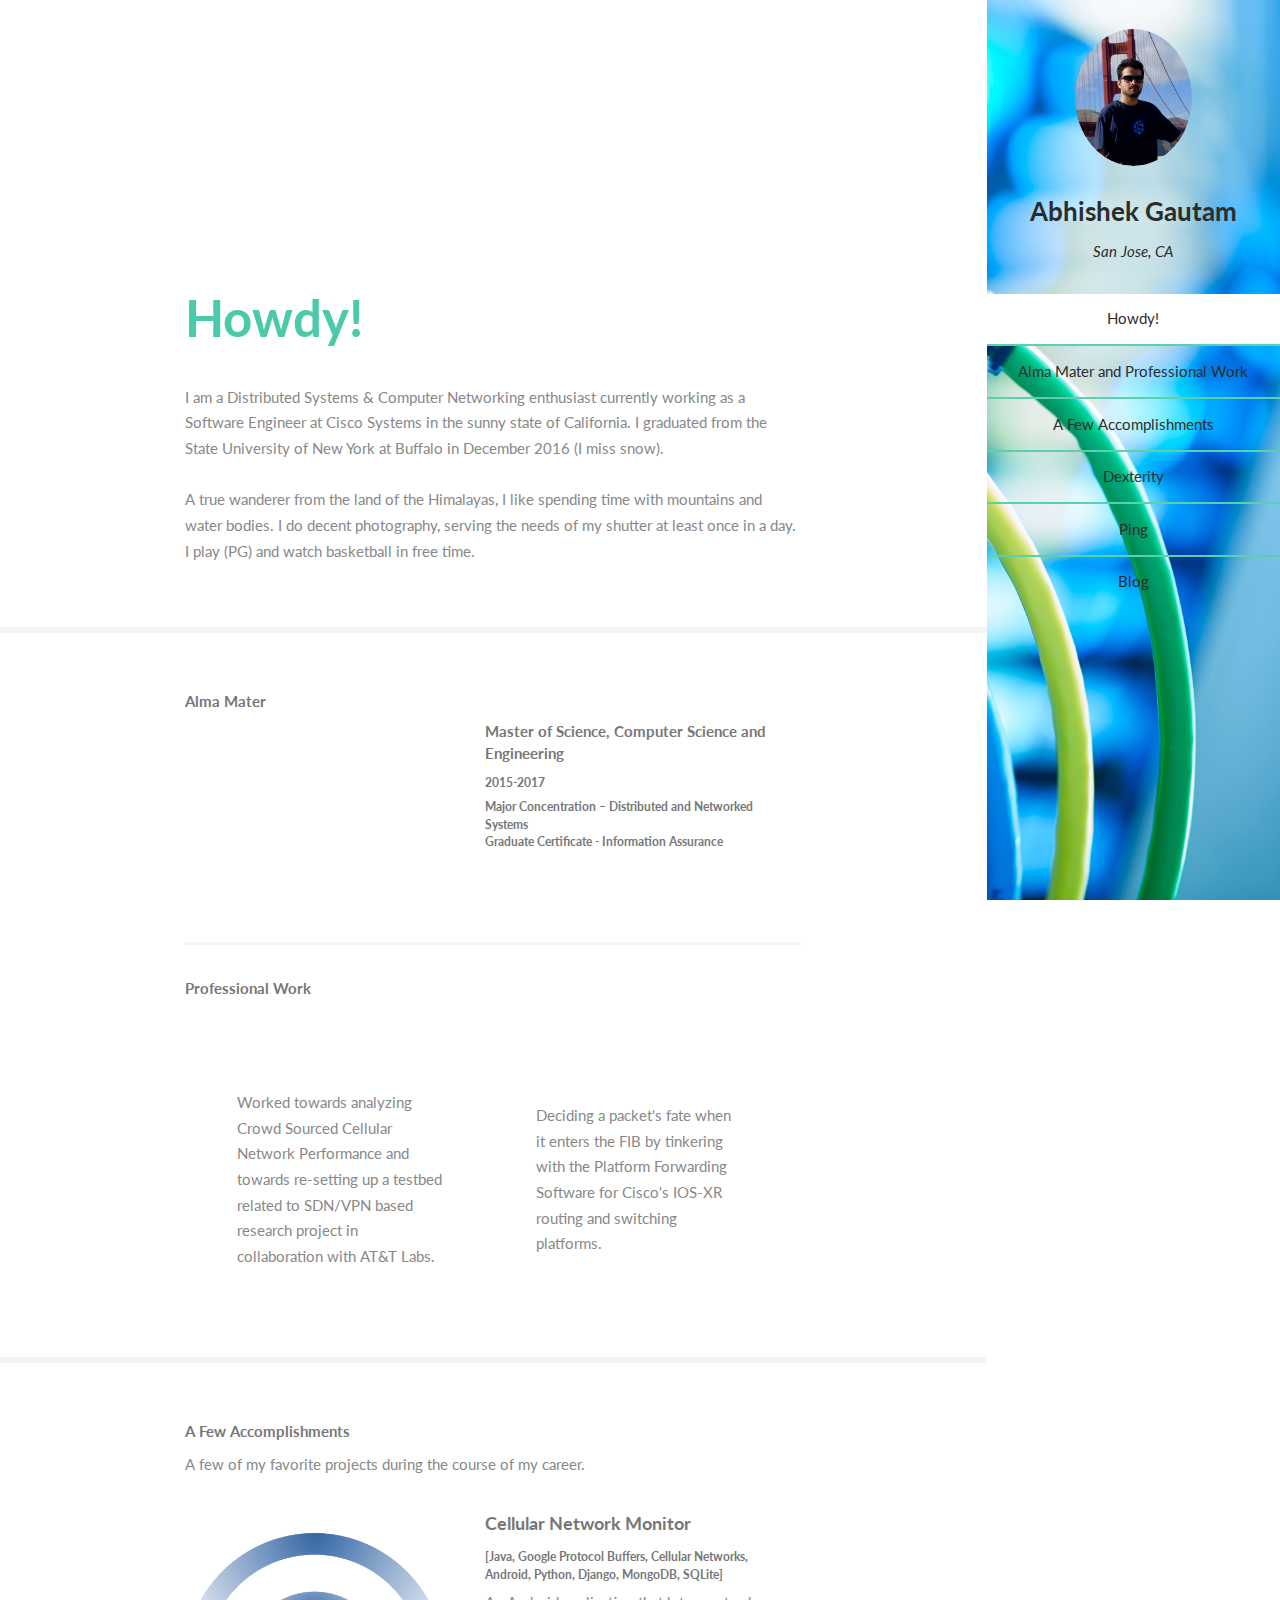
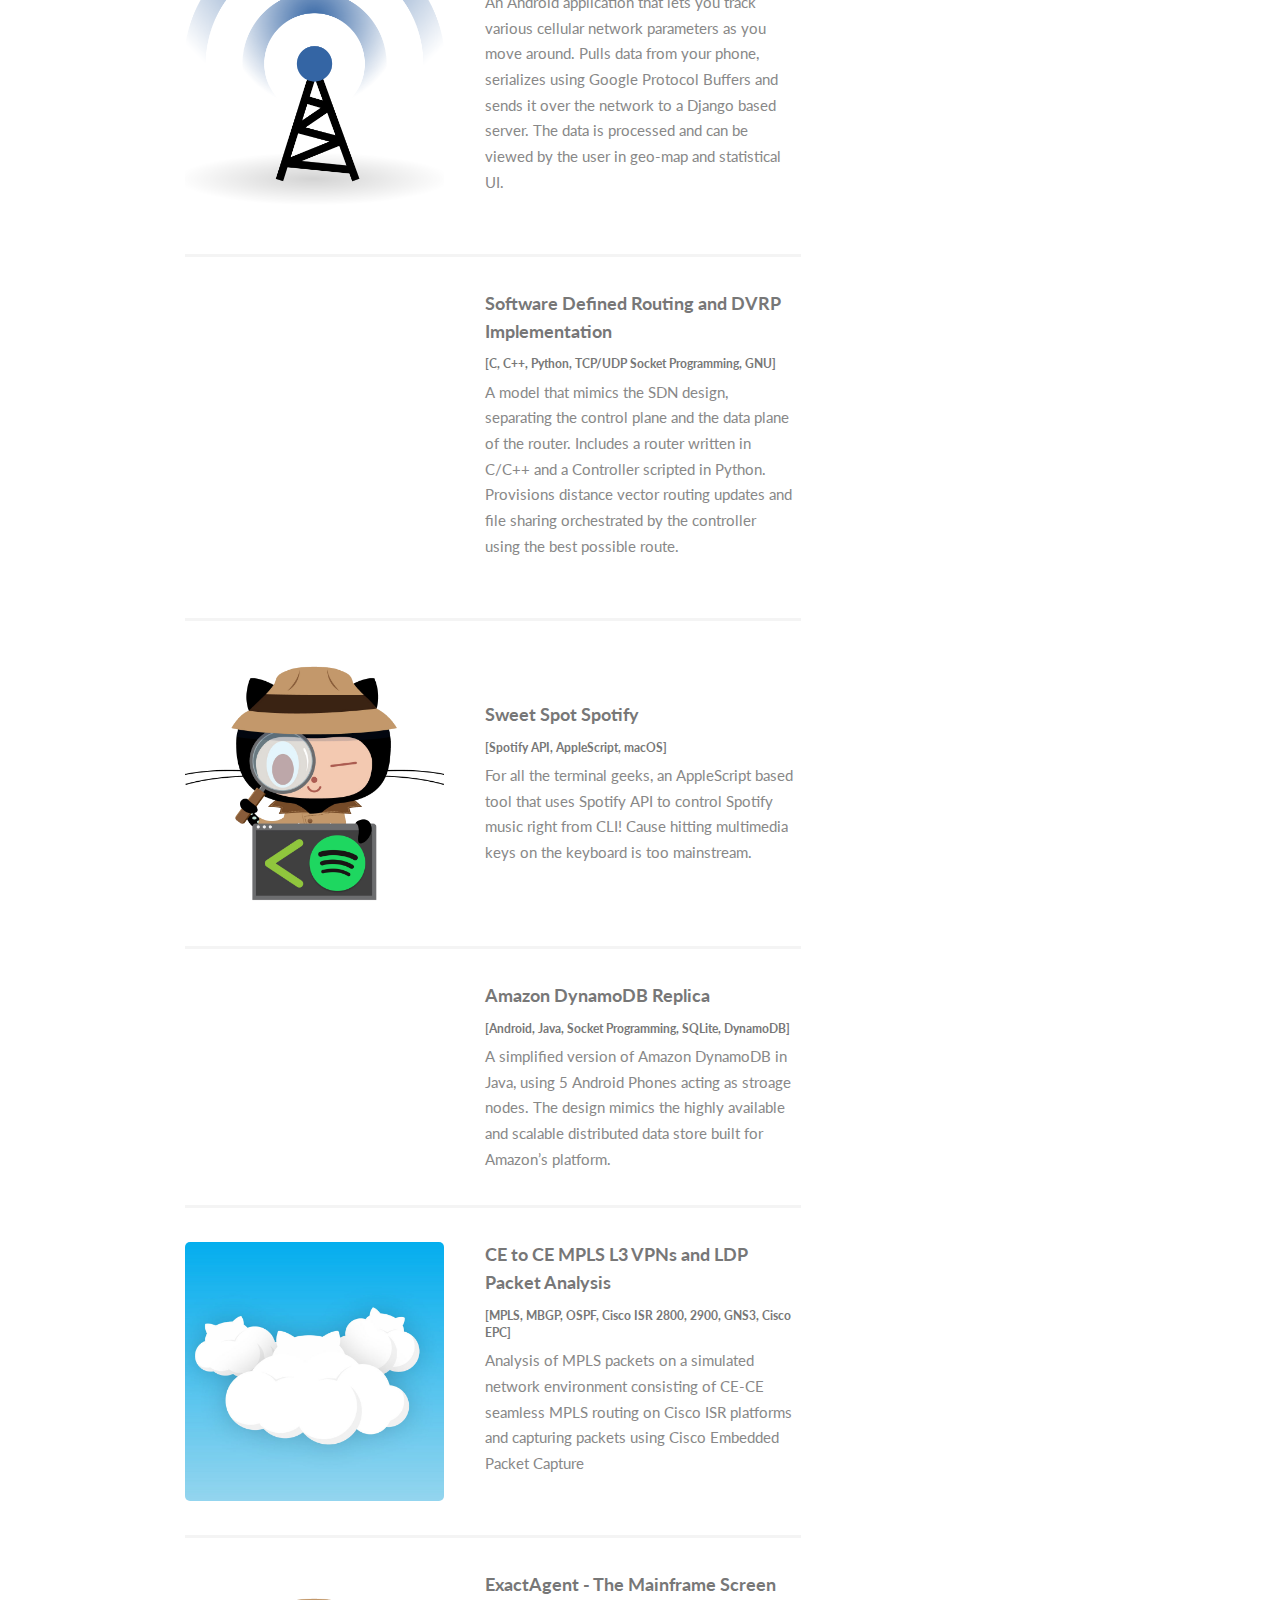
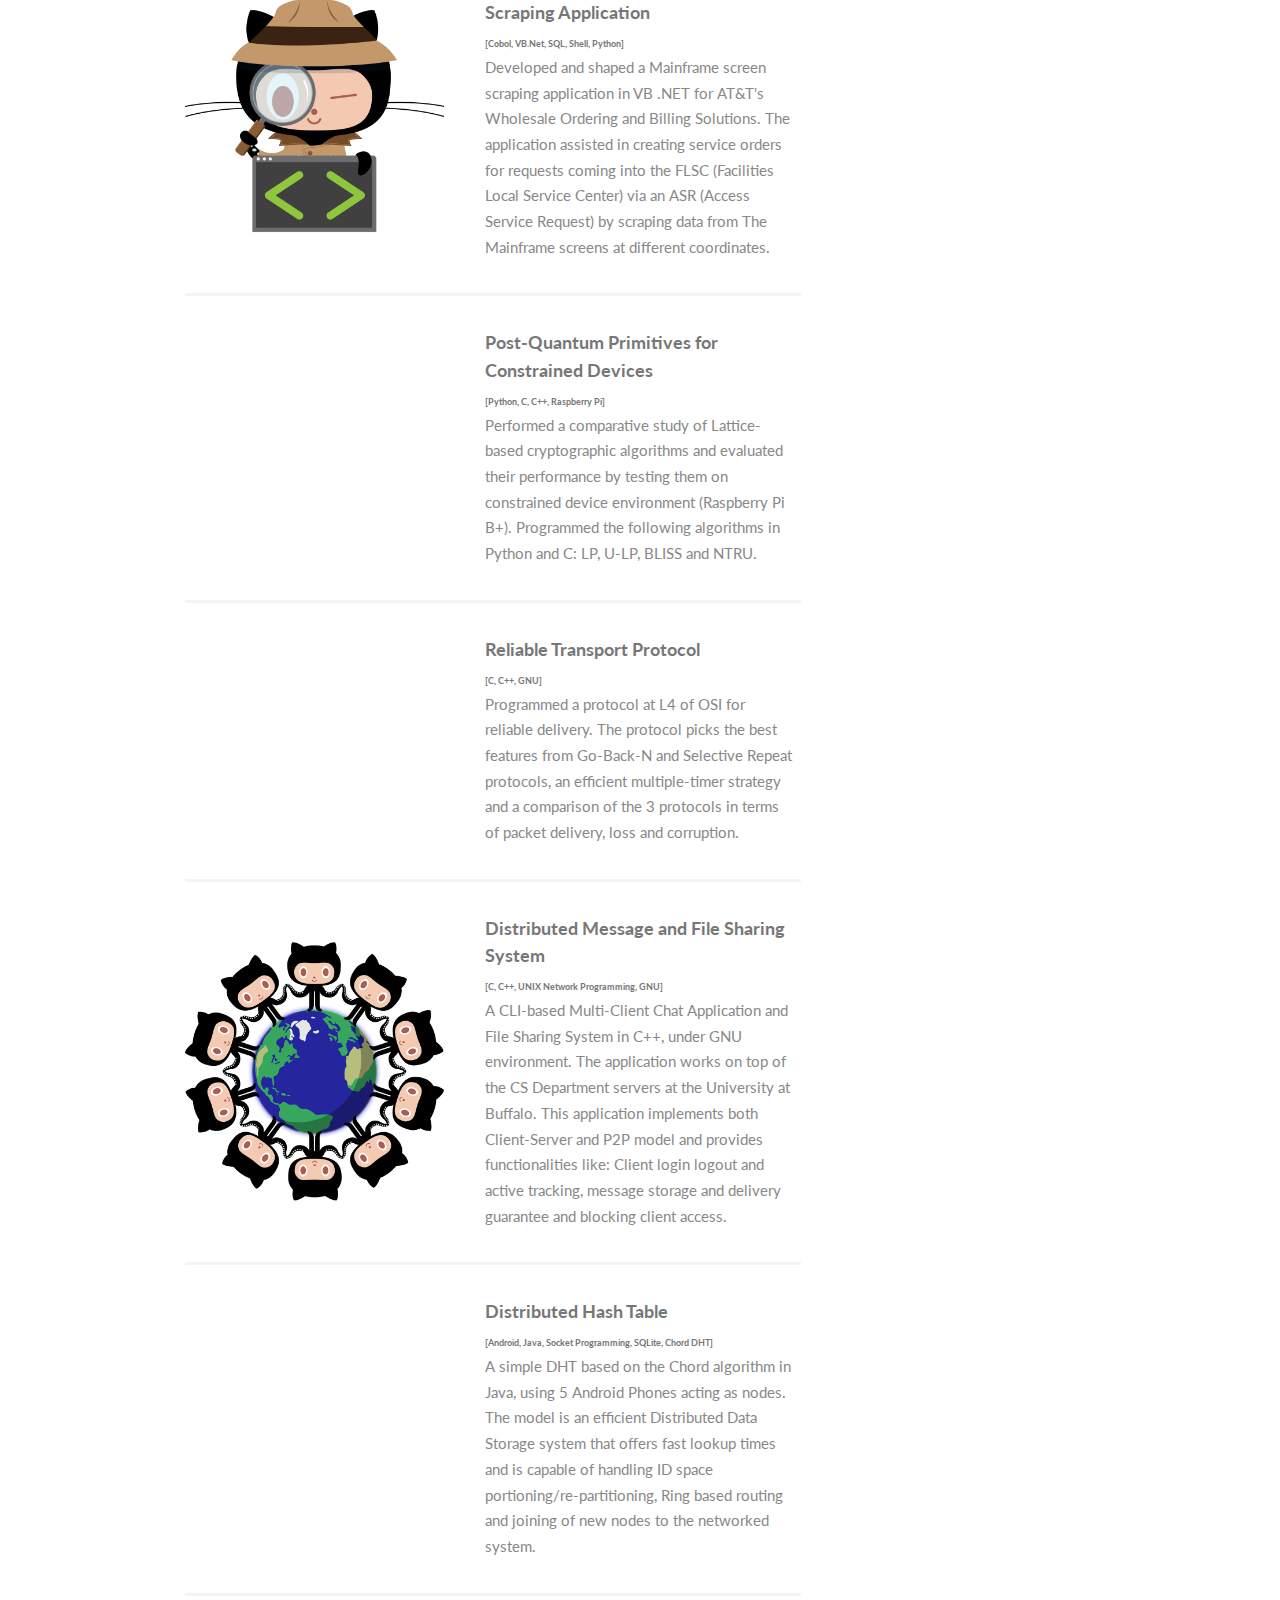
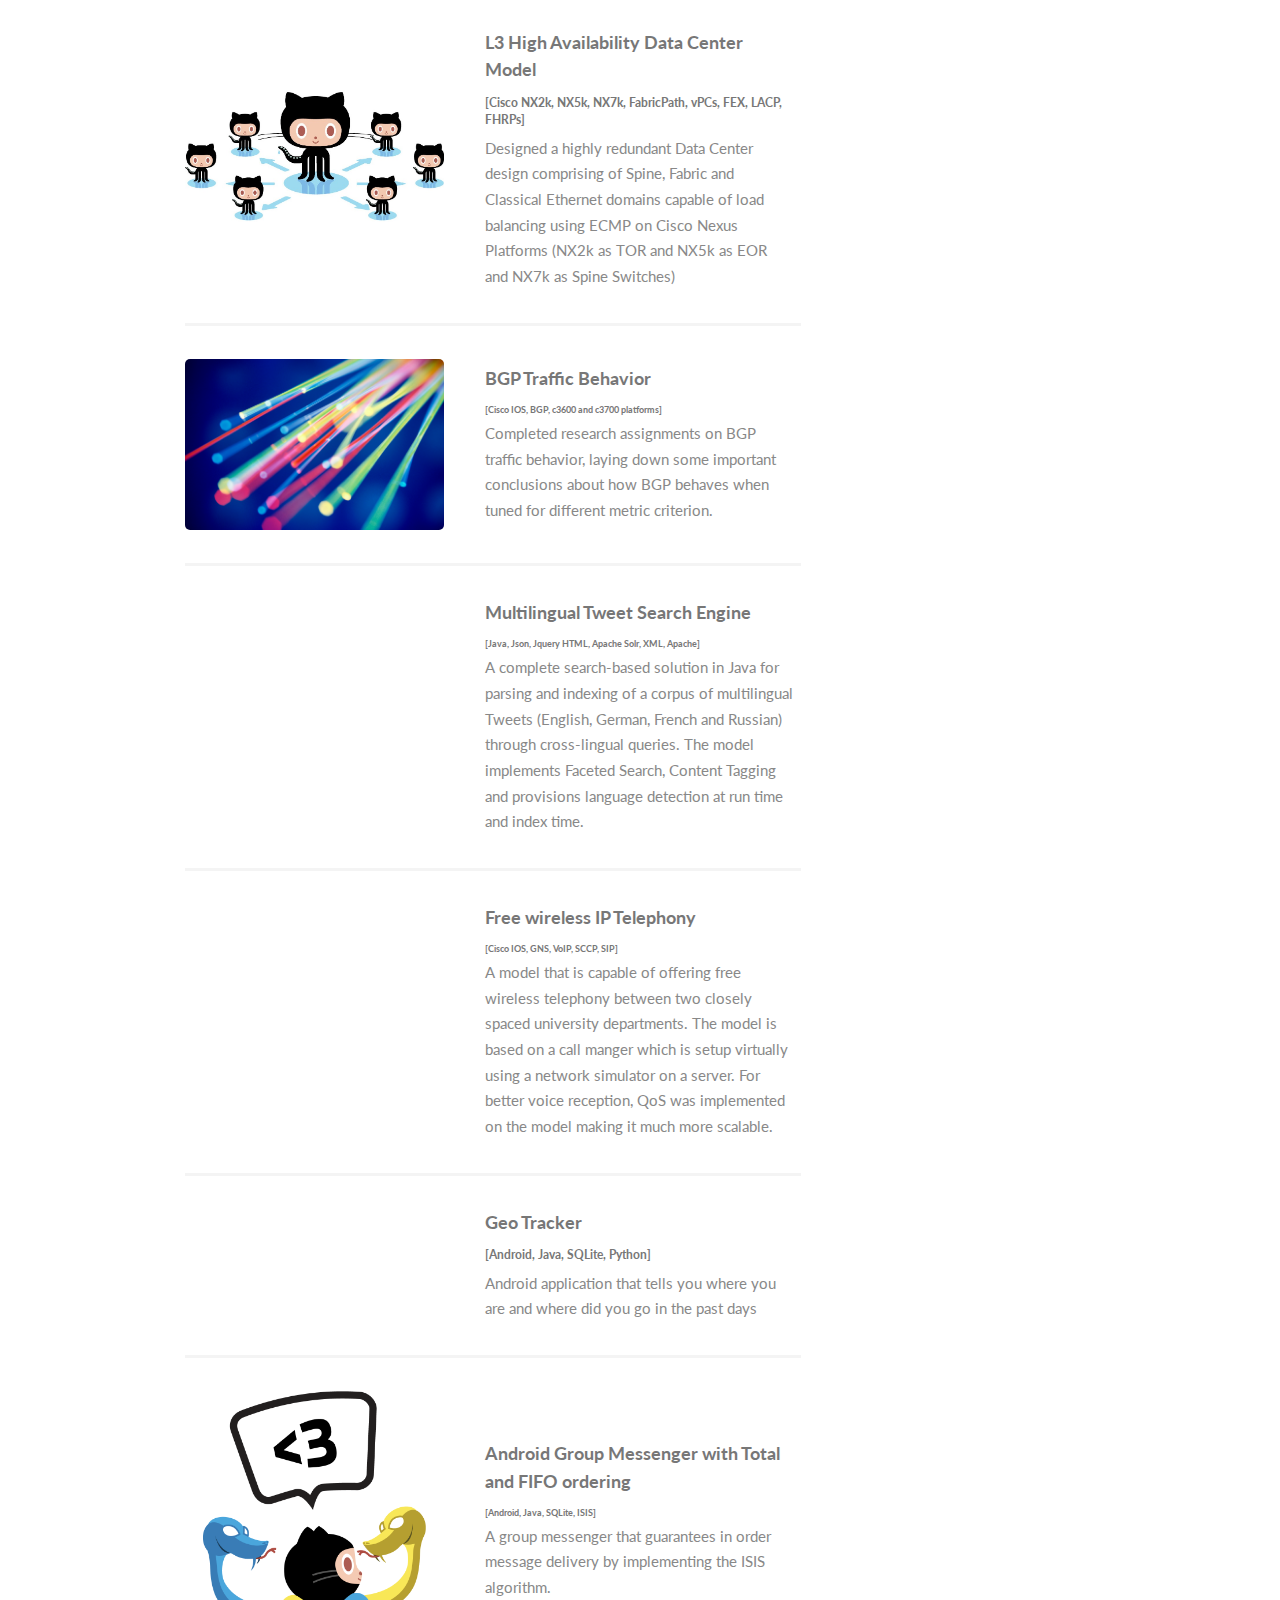
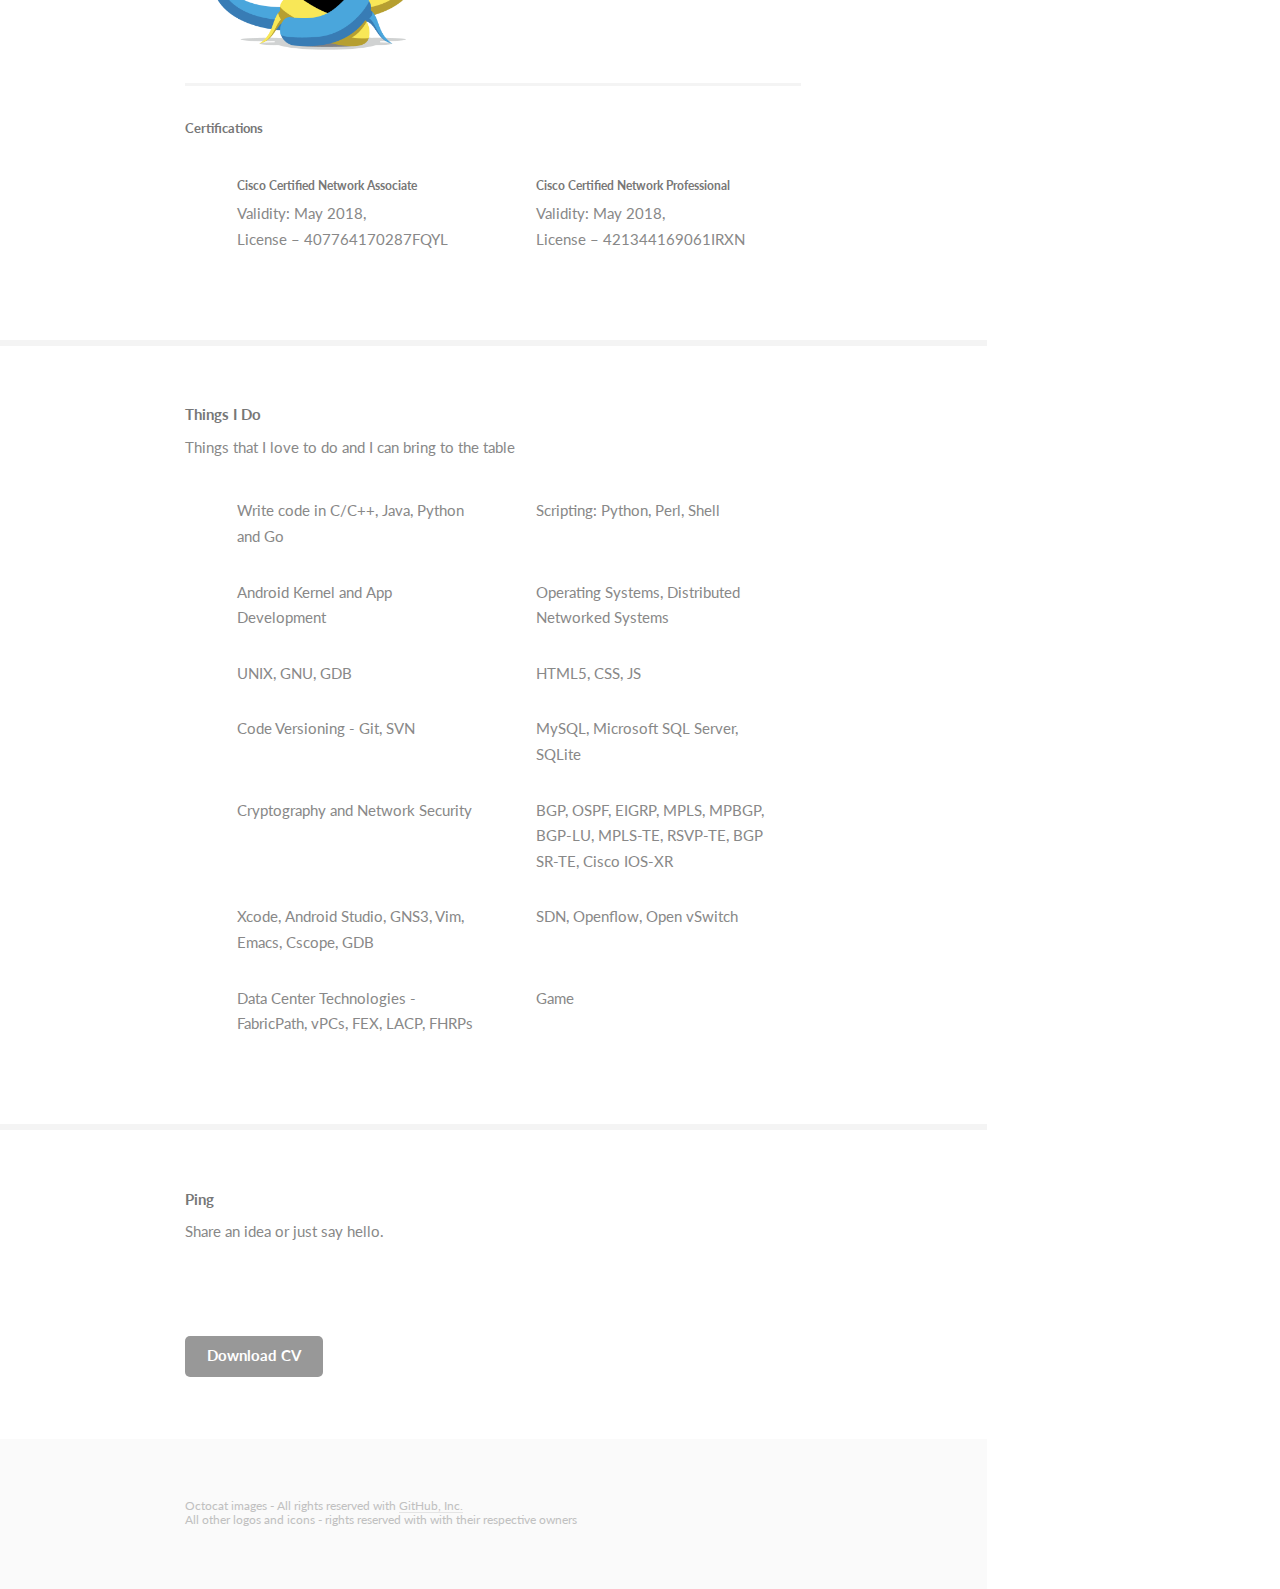
==== index.html @ e5d4d6ec "added acclaim links to certs" ====
<!DOCTYPE HTML>
<!--
	Read Only by HTML5 UP
	html5up.net | @ajlkn
	Free for personal and commercial use under the CCA 3.0 license (html5up.net/license)
-->
<html>
	<head>
		<title>gautamwebspace</title>
		<meta charset="utf-8" />
		<meta name="viewport" content="width=device-width, initial-scale=1" />
		<!--[if lte IE 8]><script src="assets/js/ie/html5shiv.js"></script><![endif]-->
		<link rel="stylesheet" href="assets/css/main.css" />
		<!--[if lte IE 8]><link rel="stylesheet" href="assets/css/ie8.css" /><![endif]-->
	</head>
	<body>

		<!-- Header -->
			<section id="header">
				<header>
					<span class="image avatar"><img src="images/web_avatar.jpg" alt="" /></span>
					<h1 id="logo"><a href="#">Abhishek Gautam</a></h1>
                    <p>San Jose, CA</p>
				</header>
				<nav id="nav">
					<ul>
				        <li><a href="#one" class="active">Howdy!</a></li>
                        <li><a href="#two">Alma Mater and Professional Work</a></li>
				        <li><a href="#three">A Few Accomplishments</a></li>
                        <li><a href="#four">Dexterity</a></li>
				        <li><a href="#five">Ping</a></li>
				        <li><a href="gistblog/gautamblogspace.html">Blog</a></li>
					</ul>
				</nav>
				<footer>
					<ul class="icons">
                        <li><a href="https://github.com/gautamgitspace" class="icon fa-github"><span class="label">Github</span></a></li>
                        <li><a href="https://www.linkedin.com/in/gautammm" class="icon fa-linkedin-square"><span class="label">LinkedIn</span></a></li>
                        <li><a href="https://www.instagram.com/abhishekgautam/" class="icon fa-instagram"><span class="label">Instagram</span>
                        <li><a href="https://www.flickr.com/photos/141665004@N02/" class="icon fa-flickr"><span class="label">Flickr</span></a></li>  </a></li>
												<li><a href="mailto:agautam2@buffalo.edu" class="icon fa-envelope"><span class="label">Email</span></a></li>
                        <li><a href="https://github.com/gautamgitspace/gautamgitspace.github.io/blob/master/CV_gautam_SUNY_NW_CORE.pdf" class="icon fa-download"><span class="label">Download CV</span></a></li>

					</ul>
				</footer>
			</section>

		<!-- Wrapper -->
			<div id="wrapper">

				<!-- Main -->
					<div id="main">

						<!-- One -->
							<section id="one">
								<div class="container">
									<header class="major">
                                        <h2>Howdy!</h2>
									</header>
									<p>I am a Distributed Systems & Computer Networking enthusiast currently working as a Software Engineer at Cisco Systems in the sunny state of California.    
                                    I graduated from the State University of New York at Buffalo in December 2016 (I miss snow).
									</br>
                                    <br>
                                    A true wanderer from the land of the Himalayas, I like spending time with mountains and water bodies. I do decent photography, serving the needs of my shutter at least once in a day. I play (PG) and watch basketball in free time.
                                    </br>
								</p>
								</div>
							</section>

						<!-- Two -->
                            <section id="two">
                                <div class="container">
                                    <header class="major">
                                        <h3>Alma Mater</h3>
                                    </header>
                                    <div class="features">
										<article>
											<a href="http://www.cse.buffalo.edu" class="image"><img src="images/UB.jpg" alt="" /></a>
											<div class="inner">
												<h3>Master of Science, Computer Science and Engineering</h3>
                                                <h5>2015-2017</h5>
                                                <h5>Major Concentration – Distributed and Networked Systems</br>
                                                Graduate Certificate - Information Assurance
                              		            </h5>
												</br></br>
											</div>
										</article>
                                    <article>
                                    <div class="container">
                                        <header class="major">

									<ul class="feature-icons">
                                        <h3>Professional Work</h3>
                                        <br></br>
                                        <li class="image"><img src="images/UB2.jpg" alt="" /><br>
                                        Worked towards analyzing Crowd Sourced Cellular Network Performance and
								        towards re-setting up a testbed related to SDN/VPN based research project in collaboration with AT&T Labs.
                                        </li>
                                        <li class="image"><img src="images/cisco_logo.jpg" alt="" /> </br>
                                        Deciding a packet's fate when it enters the FIB by tinkering with the Platform Forwarding Software for Cisco's IOS-XR routing and switching platforms.
									</ul>
								    </div>
                                    </article>

									</div>
                                </div>
                            </section>
                        <!-- Three -->
                            <section id="three">
								<div class="container">
									<h3>A Few Accomplishments</h3>
									<p>A few of my favorite projects during the course of my career.</p>
									<div class="features">
                                        <article>
											<a href="https://github.com/gautamgitspace/CellularNetworkMonitor" class="image"><img src="images/celnetmon.jpg" alt="" /></a>
											<div class="inner">
												<h2>Cellular Network Monitor</h2>
                                                <h5>[Java, Google Protocol Buffers, Cellular Networks, Android, Python, Django, MongoDB, SQLite]</h5>
												<p>An Android application that lets you track various cellular network parameters as you move around. Pulls data from your phone, serializes using Google Protocol Buffers and sends it over the network to a Django based server. The data is processed and can be viewed by the user in geo-map and statistical UI.<br><br>
												</p>
											</div>
										</article>
										<article>
											<a href="https://github.com/gautamgitspace/Software-Defined-Routing" class="image"><img src="images/sdn.jpg" alt="" /></a>
											<div class="inner">
												<h2>Software Defined Routing and DVRP Implementation</h2>
													<h5>[C, C++, Python, TCP/UDP Socket Programming, GNU]</h5>
													<p>A model that mimics the SDN design, separating the control plane and the data plane of the router. Includes a router written in C/C++ and a Controller scripted in Python. Provisions distance vector routing updates and file sharing orchestrated by the controller using the best possible route.<br><br>
												    </p>
													</div>
								        </article>
                                        <article>
											     <a href="https://github.com/gautamgitspace/Sweet-Spot-Spotify" class="image"><img src="images/inspectocat_spot.jpg" alt="" /></a>
											     <div class="inner">
												    <h2>Sweet Spot Spotify</h2>
                                                    <h5>[Spotify API, AppleScript, macOS]</h5>
												    <p>For all the terminal geeks, an AppleScript based tool that uses Spotify API to control Spotify music right from CLI! Cause hitting multimedia keys on the keyboard is too mainstream.</p>
											     </div>
								        </article>
								        <article>
												<a href="https://github.com/gautamgitspace/Amazon-Dynamo" class="image"><img src="images/amzdynamodb.jpg" alt="" /></a>
												<div class="inner">
												    <h2>Amazon DynamoDB Replica</h2>
		                                              <h5>[Android, Java, Socket Programming, SQLite, DynamoDB]</h5>
												        <p>A simplified version of Amazon DynamoDB in Java, using 5 Android Phones acting as stroage nodes. The design mimics the highly available and scalable distributed data store built for Amazon’s platform.</p>
												</div>
												</article>
								        <article>
												<a href="#" class="image"><img src="images/cloud.jpg" alt="" /></a>
												<div class="inner">
												    <h2>CE to CE MPLS L3 VPNs and LDP Packet Analysis</h2>
												        <h5>[MPLS, MBGP, OSPF, Cisco ISR 2800, 2900, GNS3, Cisco EPC]</h5>
												            <p>Analysis of MPLS packets on a simulated network environment consisting of CE-CE seamless MPLS routing on Cisco ISR platforms and capturing packets using Cisco Embedded Packet Capture<br><br>
								                            </p>
												</div>
								        </article>
                                        <article>
												<a href="#" class="image"><img src="images/inspectocat.jpg" alt="" /></a>
												<div class="inner">
												    <h2>ExactAgent - The Mainframe Screen Scraping Application</h2>
												        <h6>[Cobol, VB.Net, SQL, Shell, Python]</h6>
                                                    <p>Developed and shaped a Mainframe screen scraping application in VB .NET for AT&T's Wholesale Ordering and Billing Solutions. The application assisted in creating service orders for requests coming into the FLSC (Facilities Local Service Center) via an ASR (Access Service Request) by scraping data from The Mainframe screens at different coordinates.
                                                    </p>
                                                </div>
								        </article>
                                        <article>
                                                <a href="https://github.com/gautamgitspace/Post-Quantum-Security-Algorithms/blob/master/PostQuantumPrimitives.pdf" class="image"><img src="images/crypto.jpg" alt="" /></a>
								                <div class="inner">
												    <h2>Post-Quantum Primitives for Constrained Devices</h2>
												        <h6>[Python, C, C++, Raspberry Pi]</h6>
												            <p>Performed a comparative study of Lattice-based cryptographic algorithms and evaluated their performance by testing them on constrained device environment (Raspberry Pi B+). Programmed the following algorithms in Python and C: LP, U-LP, BLISS and NTRU.
                                                            </p>
                                                </div>
								        </article>
								        <article>
												<a href="https://github.com/gautamgitspace/Reliable-Data-Transfer-Protocol-" class="image"><img src="images/tcp.jpg" alt="" /></a>
												<div class="inner">
												    <h2>Reliable Transport Protocol </h2>
												        <h6>[C, C++, GNU]</h6>
												            <p>Programmed a protocol at L4 of OSI for reliable delivery. The protocol picks the best features from Go-Back-N and Selective Repeat protocols, an efficient multiple-timer strategy and a comparison of the 3 protocols in terms of packet delivery, loss and corruption.
                                                            </p>
												</div>
								        </article>
								        <article>
												<a href="https://github.com/gautamgitspace/Distributed-Message-and-File-Sharing-System" class="image"><img src="images/distributed.jpg" alt="" /></a>
												<div class="inner">
												    <h2>Distributed Message and File Sharing System</h2>
												        <h6>[C, C++, UNIX Network Programming, GNU]</h6>
																<p>A CLI-based Multi-Client Chat Application and File Sharing System in C++, under GNU environment. The application works on top of the CS Department servers at the University at Buffalo. This application implements both Client-Server and P2P model and provides functionalities like: Client login logout and active tracking, message storage and delivery guarantee and blocking client access.
                                                                </p>
												</div>
								        </article>
								        <article>
												<a href="https://github.com/gautamgitspace/Distributed-Hash-Table" class="image"><img src="images/dht.jpg" alt="" /></a>
												<div class="inner">
												    <h2>Distributed Hash Table</h2>
		                                                <h6>[Android, Java, Socket Programming, SQLite, Chord DHT]</h6>
                                                            <p>A simple DHT based on the Chord algorithm in Java, using 5 Android Phones acting as nodes. The model is an efficient Distributed Data Storage system that offers fast lookup times and is capable of handling ID space portioning/re-partitioning, Ring based routing and joining of new nodes to the networked system.
                                                            </p>
								                </div>
								        </article>
								        <article>
								                <a href="#" class="image"><img src="images/gitsharing.jpg" alt="" /></a>
								                <div class="inner">
								                    <h2>L3 High Availability Data Center Model</h2>
												        <h5>[Cisco NX2k, NX5k, NX7k, FabricPath, vPCs, FEX, LACP, FHRPs]</h5>
																<p>Designed a highly redundant Data Center design comprising of Spine, Fabric and Classical Ethernet domains capable of load balancing using ECMP on Cisco Nexus Platforms (NX2k as TOR and NX5k as EOR and NX7k as Spine Switches)
                                                                </p>
												</div>
								        </article>
								        <article>
												<a href="#" class="image"><img src="images/bgptraffic.jpg" alt="" /></a>
												<div class="inner">
												    <h2>BGP Traffic Behavior</h2>
												        <h6>[Cisco IOS, BGP, c3600 and c3700 platforms]</h6>
																<p>Completed research assignments on BGP traffic behavior, laying down some important conclusions about how BGP behaves when tuned for different metric criterion.
                                                                </p>
												</div>
								        </article>
                                        <article>
											<a href="https://github.com/gautamgitspace/Multilingual-Tweet-Search-Engine" class="image"><img src="images/twitter.jpg" alt="" /></a>
											<div class="inner">
												<h2>Multilingual Tweet Search Engine</h2>
                                                <h6>[Java, Json, Jquery HTML, Apache Solr, XML, Apache]</h6>
												<p>A complete search-based solution in Java for parsing and indexing of a corpus of multilingual Tweets (English, German, French and Russian) through cross-lingual queries. The model implements Faceted Search, Content Tagging and provisions language detection at run time and index time.</p>
											</div>
										</article>
                                        <article>
											<a href="#" class="image"><img src="images/free.jpg" alt="" /></a>
											<div class="inner">
												<h2>Free wireless IP Telephony</h2>
                                                <h6>[Cisco IOS, GNS, VoIP, SCCP, SIP]</h6>
												<p>A model that is capable of offering free wireless telephony between two closely spaced university departments. The model is based on a call manger which is setup virtually using a network simulator on a server. For better voice reception, QoS was implemented on the model making it much more scalable.</p>
											</div>
										</article>
										<article>
											<a href="https://github.com/gautamgitspace/Geo-Tracker" class="image"><img src="images/geotracker.jpg" alt="" /></a>
											<div class="inner">
												<h2>Geo Tracker</h2>
												<h5>[Android, Java, SQLite, Python]</h5>
												<p>Android application that tells you where you are and where did you go in the past days</p>
											</div>
										</article>
                                        <article>
											<a href="https://github.com/gautamgitspace/Group-Messenger" class="image"><img src="images/pythocat.jpg" alt="" /></a>
											<div class="inner">
												<h2>Android Group Messenger with Total and FIFO ordering</h2>
                                                <h6>[Android, Java, SQLite, ISIS]</h6>
												<p>A group messenger that guarantees in order message delivery by implementing the ISIS algorithm.</p>
											</div>
										</article>
                                        <article>
                                            <div class="container">

									<ul class="feature-icons">
								        <h4>Certifications</h4>
                                        <li><a href="https://www.youracclaim.com/badges/87ad78d5-b0a4-49ce-a0d9-65f7d56be031" class="image"><img src="images/ccnar&s.jpg" alt="" /></a>
								        <h5>Cisco Certified Network Associate</h5>
                                        Validity: May 2018,</br> License – 407764170287FQYL
                                        </li>
                                        <li><a href="https://www.youracclaim.com/badges/2b0b55d9-6d4a-4e66-8901-06d92066620b" class="image"><img src="images/ccnpr&s.jpg" alt="" /></a>
                                        <h5>Cisco Certified Network Professional</h5>
                                        Validity: May 2018,</br> License – 421344169061IRXN
                                        </li>
									</div>
								</div>
							</section>

                        <!-- Four -->

							<section id="four">
								<div class="container">
									<h3>Things I Do</h3>
									<p>Things that I love to do and I can bring to the table</p>
									<ul class="feature-icons">
								        <li class="fa-file-code-o">Write code in C/C++, Java, Python and Go</li>
                                        <li class="fa-code">Scripting: Python, Perl, Shell</li>
								        <li class="fa-android">Android Kernel and App Development</li>
                                        <li class="fa-cubes">Operating Systems, Distributed Networked Systems</li>
                                        <li class="fa-linux">UNIX, GNU, GDB</li>
								        <li class="fa-html5">HTML5, CSS, JS</li>
								        <li class="fa-code-fork">Code Versioning - Git, SVN</li>
								        <li class="fa-database">MySQL, Microsoft SQL Server, SQLite</li>
                                        <li class="fa-user-secret">Cryptography and Network Security</li>
                                        <li class="fa-server">BGP, OSPF, EIGRP, MPLS, MPBGP, BGP-LU, MPLS-TE, RSVP-TE, BGP SR-TE, Cisco IOS-XR</li>
                                        <li class="fa-gears">Xcode, Android Studio, GNS3, Vim, Emacs, Cscope, GDB</li>
                                        <li class="fa-sitemap">SDN, Openflow, Open vSwitch</li>
								        <li class="fa-server">Data Center Technologies - FabricPath, vPCs, FEX, LACP, FHRPs</li>
								        <li class="fa-steam">Game</li>
									</ul>
								</div>
							</section>


						<!-- Five -->
							<section id="five">
								<div class="container">
									<h3>Ping</h3>
									<p>Share an idea or just say hello.</p>
										<ul class="icons">
                        <li><a href="https://github.com/gautamgitspace" class="icon fa-github"><span class="label">Github</span></a></li>
                        <li><a href="https://www.linkedin.com/in/gautammm" class="icon fa-linkedin-square"><span class="label">LinkedIn</span></a></li>
                        <li><a href="https://www.instagram.com/abhishekgautam/" class="icon fa-instagram"><span class="label">Instagram</span></a></li>
                        <li><a href="https://www.flickr.com/photos/141665004@N02/" class="icon fa-flickr"><span class="label">Flickr</span></a></li>  <li><a href="mailto:agautam2@buffalo.edu" class="icon fa-envelope"><span class="label">Email</span></a></li>
					</ul>
                                    <ul class="actions">
							<li><a href="https://github.com/gautamgitspace/gautamgitspace.github.io/blob/master/CV_gautam_SUNY_NW_CORE.pdf" target="_blank" class="button">Download CV</a></li>
						</ul>

								</div>
							</section>

					</div>

				<!-- Footer -->
					<section id="footer">
						<div class="container">
							<ul class="copyright">
								<li>Octocat images - All rights reserved with <a href="https://github.com/home">GitHub, Inc.</a><br>
                                All other logos and icons - rights reserved with with their respective owners</li>
							</ul>
						</div>
					</section>

			</div>

		<!-- Scripts -->
			<script src="assets/js/jquery.min.js"></script>
			<script src="assets/js/jquery.scrollzer.min.js"></script>
			<script src="assets/js/jquery.scrolly.min.js"></script>
			<script src="assets/js/skel.min.js"></script>
			<script src="assets/js/util.js"></script>
			<!--[if lte IE 8]><script src="assets/js/ie/respond.min.js"></script><![endif]-->
			<script src="assets/js/main.js"></script>

	</body>
</html>
---- assets/css/main.css ----
@import url("font-awesome.min.css");
@import url("http://fonts.googleapis.com/css?family=Lato:400,400italic,700,700italic|Source+Code+Pro:400");

/*
	Read Only by HTML5 UP
	html5up.net | @ajlkn
	Free for personal and commercial use under the CCA 3.0 license (html5up.net/license)
*/

/* Reset */

	html, body, div, span, applet, object, iframe, h1, h2, h3, h4, h5, h6, p, blockquote, pre, a, abbr, acronym, address, big, cite, code, del, dfn, em, img, ins, kbd, q, s, samp, small, strike, strong, sub, sup, tt, var, b, u, i, center, dl, dt, dd, ol, ul, li, fieldset, form, label, legend, table, caption, tbody, tfoot, thead, tr, th, td, article, aside, canvas, details, embed, figure, figcaption, footer, header, hgroup, menu, nav, output, ruby, section, summary, time, mark, audio, video {
		margin: 0;
		padding: 0;
		border: 0;
		font-size: 50%;
		font: inherit;
		vertical-align: baseline;
	}

	article, aside, details, figcaption, figure, footer, header, hgroup, menu, nav, section {
		display: block;
	}

	body {
		line-height: 1;
	}

	ol, ul {
		list-style: none;
	}

	blockquote, q {
		quotes: none;
	}

	blockquote:before, blockquote:after, q:before, q:after {
		content: '';
		content: none;
	}

	table {
		border-collapse: collapse;
		border-spacing: 0;
	}

	body {
		-webkit-text-size-adjust: none;
	}

/* Box Model */

	*, *:before, *:after {
		-moz-box-sizing: border-box;
		-webkit-box-sizing: border-box;
		box-sizing: border-box;
	}

/* Containers */

	.container {
		margin-left: auto;
		margin-right: auto;
	}

	.container.\31 25\25 {
		width: 100%;
		max-width: 56.25em;
		min-width: 45em;
	}

	.container.\37 5\25 {
		width: 33.75em;
	}

	.container.\35 0\25 {
		width: 22.5em;
	}

	.container.\32 5\25 {
		width: 11.25em;
	}

	.container {
		width: 45em;
	}

	@media screen and (max-width: 1680px) {

		.container.\31 25\25 {
			width: 100%;
			max-width: 56.25em;
			min-width: 45em;
		}

		.container.\37 5\25 {
			width: 33.75em;
		}

		.container.\35 0\25 {
			width: 22.5em;
		}

		.container.\32 5\25 {
			width: 11.25em;
		}

		.container {
			width: 45em;
		}

	}

	@media screen and (max-width: 1280px) {

		.container.\31 25\25 {
			width: 100%;
			max-width: 52.5em;
			min-width: 42em;
		}

		.container.\37 5\25 {
			width: 31.5em;
		}

		.container.\35 0\25 {
			width: 21em;
		}

		.container.\32 5\25 {
			width: 10.5em;
		}

		.container {
			width: 42em;
		}

	}

	@media screen and (max-width: 1024px) {

		.container.\31 25\25 {
			width: 100%;
			max-width: 106.25%;
			min-width: 85%;
		}

		.container.\37 5\25 {
			width: 63.75%;
		}

		.container.\35 0\25 {
			width: 42.5%;
		}

		.container.\32 5\25 {
			width: 21.25%;
		}

		.container {
			width: 85% !important;
		}

	}

	@media screen and (max-width: 736px) {

		.container.\31 25\25 {
			width: 100%;
			max-width: 112.5%;
			min-width: 90%;
		}

		.container.\37 5\25 {
			width: 67.5%;
		}

		.container.\35 0\25 {
			width: 45%;
		}

		.container.\32 5\25 {
			width: 22.5%;
		}

		.container {
			width: 90% !important;
		}

	}

	@media screen and (max-width: 480px) {

		.container.\31 25\25 {
			width: 100%;
			max-width: 112.5%;
			min-width: 90%;
		}

		.container.\37 5\25 {
			width: 67.5%;
		}

		.container.\35 0\25 {
			width: 45%;
		}

		.container.\32 5\25 {
			width: 22.5%;
		}

		.container {
			width: 90% !important;
		}

	}

/* Grid */

	.row {
		border-bottom: solid 1px transparent;
		-moz-box-sizing: border-box;
		-webkit-box-sizing: border-box;
		box-sizing: border-box;
	}

	.row > * {
		float: left;
		-moz-box-sizing: border-box;
		-webkit-box-sizing: border-box;
		box-sizing: border-box;
	}

	.row:after, .row:before {
		content: '';
		display: block;
		clear: both;
		height: 0;
	}

	.row.uniform > * > :first-child {
		margin-top: 0;
	}

	.row.uniform > * > :last-child {
		margin-bottom: 0;
	}

	.row.\30 \25 > * {
		padding: 0 0 0 0em;
	}

	.row.\30 \25 {
		margin: 0 0 -1px 0em;
	}

	.row.uniform.\30 \25 > * {
		padding: 0em 0 0 0em;
	}

	.row.uniform.\30 \25 {
		margin: 0em 0 -1px 0em;
	}

	.row > * {
		padding: 0 0 0 2em;
	}

	.row {
		margin: 0 0 -1px -2em;
	}

	.row.uniform > * {
		padding: 2em 0 0 2em;
	}

	.row.uniform {
		margin: -2em 0 -1px -2em;
	}

	.row.\32 00\25 > * {
		padding: 0 0 0 4em;
	}

	.row.\32 00\25 {
		margin: 0 0 -1px -4em;
	}

	.row.uniform.\32 00\25 > * {
		padding: 4em 0 0 4em;
	}

	.row.uniform.\32 00\25 {
		margin: -4em 0 -1px -4em;
	}

	.row.\31 50\25 > * {
		padding: 0 0 0 3em;
	}

	.row.\31 50\25 {
		margin: 0 0 -1px -3em;
	}

	.row.uniform.\31 50\25 > * {
		padding: 3em 0 0 3em;
	}

	.row.uniform.\31 50\25 {
		margin: -3em 0 -1px -3em;
	}

	.row.\35 0\25 > * {
		padding: 0 0 0 1em;
	}

	.row.\35 0\25 {
		margin: 0 0 -1px -1em;
	}

	.row.uniform.\35 0\25 > * {
		padding: 1em 0 0 1em;
	}

	.row.uniform.\35 0\25 {
		margin: -1em 0 -1px -1em;
	}

	.row.\32 5\25 > * {
		padding: 0 0 0 0.5em;
	}

	.row.\32 5\25 {
		margin: 0 0 -1px -0.5em;
	}

	.row.uniform.\32 5\25 > * {
		padding: 0.5em 0 0 0.5em;
	}

	.row.uniform.\32 5\25 {
		margin: -0.5em 0 -1px -0.5em;
	}

	.\31 2u, .\31 2u\24 {
		width: 100%;
		clear: none;
		margin-left: 0;
	}

	.\31 1u, .\31 1u\24 {
		width: 91.6666666667%;
		clear: none;
		margin-left: 0;
	}

	.\31 0u, .\31 0u\24 {
		width: 83.3333333333%;
		clear: none;
		margin-left: 0;
	}

	.\39 u, .\39 u\24 {
		width: 75%;
		clear: none;
		margin-left: 0;
	}

	.\38 u, .\38 u\24 {
		width: 66.6666666667%;
		clear: none;
		margin-left: 0;
	}

	.\37 u, .\37 u\24 {
		width: 58.3333333333%;
		clear: none;
		margin-left: 0;
	}

	.\36 u, .\36 u\24 {
		width: 50%;
		clear: none;
		margin-left: 0;
	}

	.\35 u, .\35 u\24 {
		width: 41.6666666667%;
		clear: none;
		margin-left: 0;
	}

	.\34 u, .\34 u\24 {
		width: 33.3333333333%;
		clear: none;
		margin-left: 0;
	}

	.\33 u, .\33 u\24 {
		width: 25%;
		clear: none;
		margin-left: 0;
	}

	.\32 u, .\32 u\24 {
		width: 16.6666666667%;
		clear: none;
		margin-left: 0;
	}

	.\31 u, .\31 u\24 {
		width: 8.3333333333%;
		clear: none;
		margin-left: 0;
	}

	.\31 2u\24 + *,
	.\31 1u\24 + *,
	.\31 0u\24 + *,
	.\39 u\24 + *,
	.\38 u\24 + *,
	.\37 u\24 + *,
	.\36 u\24 + *,
	.\35 u\24 + *,
	.\34 u\24 + *,
	.\33 u\24 + *,
	.\32 u\24 + *,
	.\31 u\24 + * {
		clear: left;
	}

	.\-11u {
		margin-left: 91.66667%;
	}

	.\-10u {
		margin-left: 83.33333%;
	}

	.\-9u {
		margin-left: 75%;
	}

	.\-8u {
		margin-left: 66.66667%;
	}

	.\-7u {
		margin-left: 58.33333%;
	}

	.\-6u {
		margin-left: 50%;
	}

	.\-5u {
		margin-left: 41.66667%;
	}

	.\-4u {
		margin-left: 33.33333%;
	}

	.\-3u {
		margin-left: 25%;
	}

	.\-2u {
		margin-left: 16.66667%;
	}

	.\-1u {
		margin-left: 8.33333%;
	}

	@media screen and (max-width: 1680px) {

		.row > * {
			padding: 0 0 0 2em;
		}

		.row {
			margin: 0 0 -1px -2em;
		}

		.row.uniform > * {
			padding: 2em 0 0 2em;
		}

		.row.uniform {
			margin: -2em 0 -1px -2em;
		}

		.row.\32 00\25 > * {
			padding: 0 0 0 4em;
		}

		.row.\32 00\25 {
			margin: 0 0 -1px -4em;
		}

		.row.uniform.\32 00\25 > * {
			padding: 4em 0 0 4em;
		}

		.row.uniform.\32 00\25 {
			margin: -4em 0 -1px -4em;
		}

		.row.\31 50\25 > * {
			padding: 0 0 0 3em;
		}

		.row.\31 50\25 {
			margin: 0 0 -1px -3em;
		}

		.row.uniform.\31 50\25 > * {
			padding: 3em 0 0 3em;
		}

		.row.uniform.\31 50\25 {
			margin: -3em 0 -1px -3em;
		}

		.row.\35 0\25 > * {
			padding: 0 0 0 1em;
		}

		.row.\35 0\25 {
			margin: 0 0 -1px -1em;
		}

		.row.uniform.\35 0\25 > * {
			padding: 1em 0 0 1em;
		}

		.row.uniform.\35 0\25 {
			margin: -1em 0 -1px -1em;
		}

		.row.\32 5\25 > * {
			padding: 0 0 0 0.5em;
		}

		.row.\32 5\25 {
			margin: 0 0 -1px -0.5em;
		}

		.row.uniform.\32 5\25 > * {
			padding: 0.5em 0 0 0.5em;
		}

		.row.uniform.\32 5\25 {
			margin: -0.5em 0 -1px -0.5em;
		}

		.\31 2u\28xlarge\29, .\31 2u\24\28xlarge\29 {
			width: 100%;
			clear: none;
			margin-left: 0;
		}

		.\31 1u\28xlarge\29, .\31 1u\24\28xlarge\29 {
			width: 91.6666666667%;
			clear: none;
			margin-left: 0;
		}

		.\31 0u\28xlarge\29, .\31 0u\24\28xlarge\29 {
			width: 83.3333333333%;
			clear: none;
			margin-left: 0;
		}

		.\39 u\28xlarge\29, .\39 u\24\28xlarge\29 {
			width: 75%;
			clear: none;
			margin-left: 0;
		}

		.\38 u\28xlarge\29, .\38 u\24\28xlarge\29 {
			width: 66.6666666667%;
			clear: none;
			margin-left: 0;
		}

		.\37 u\28xlarge\29, .\37 u\24\28xlarge\29 {
			width: 58.3333333333%;
			clear: none;
			margin-left: 0;
		}

		.\36 u\28xlarge\29, .\36 u\24\28xlarge\29 {
			width: 50%;
			clear: none;
			margin-left: 0;
		}

		.\35 u\28xlarge\29, .\35 u\24\28xlarge\29 {
			width: 41.6666666667%;
			clear: none;
			margin-left: 0;
		}

		.\34 u\28xlarge\29, .\34 u\24\28xlarge\29 {
			width: 33.3333333333%;
			clear: none;
			margin-left: 0;
		}

		.\33 u\28xlarge\29, .\33 u\24\28xlarge\29 {
			width: 25%;
			clear: none;
			margin-left: 0;
		}

		.\32 u\28xlarge\29, .\32 u\24\28xlarge\29 {
			width: 16.6666666667%;
			clear: none;
			margin-left: 0;
		}

		.\31 u\28xlarge\29, .\31 u\24\28xlarge\29 {
			width: 8.3333333333%;
			clear: none;
			margin-left: 0;
		}

		.\31 2u\24\28xlarge\29 + *,
		.\31 1u\24\28xlarge\29 + *,
		.\31 0u\24\28xlarge\29 + *,
		.\39 u\24\28xlarge\29 + *,
		.\38 u\24\28xlarge\29 + *,
		.\37 u\24\28xlarge\29 + *,
		.\36 u\24\28xlarge\29 + *,
		.\35 u\24\28xlarge\29 + *,
		.\34 u\24\28xlarge\29 + *,
		.\33 u\24\28xlarge\29 + *,
		.\32 u\24\28xlarge\29 + *,
		.\31 u\24\28xlarge\29 + * {
			clear: left;
		}

		.\-11u\28xlarge\29 {
			margin-left: 91.66667%;
		}

		.\-10u\28xlarge\29 {
			margin-left: 83.33333%;
		}

		.\-9u\28xlarge\29 {
			margin-left: 75%;
		}

		.\-8u\28xlarge\29 {
			margin-left: 66.66667%;
		}

		.\-7u\28xlarge\29 {
			margin-left: 58.33333%;
		}

		.\-6u\28xlarge\29 {
			margin-left: 50%;
		}

		.\-5u\28xlarge\29 {
			margin-left: 41.66667%;
		}

		.\-4u\28xlarge\29 {
			margin-left: 33.33333%;
		}

		.\-3u\28xlarge\29 {
			margin-left: 25%;
		}

		.\-2u\28xlarge\29 {
			margin-left: 16.66667%;
		}

		.\-1u\28xlarge\29 {
			margin-left: 8.33333%;
		}

	}

	@media screen and (max-width: 1280px) {

		.row > * {
			padding: 0 0 0 1.5em;
		}

		.row {
			margin: 0 0 -1px -1.5em;
		}

		.row.uniform > * {
			padding: 1.5em 0 0 1.5em;
		}

		.row.uniform {
			margin: -1.5em 0 -1px -1.5em;
		}

		.row.\32 00\25 > * {
			padding: 0 0 0 3em;
		}

		.row.\32 00\25 {
			margin: 0 0 -1px -3em;
		}

		.row.uniform.\32 00\25 > * {
			padding: 3em 0 0 3em;
		}

		.row.uniform.\32 00\25 {
			margin: -3em 0 -1px -3em;
		}

		.row.\31 50\25 > * {
			padding: 0 0 0 2.25em;
		}

		.row.\31 50\25 {
			margin: 0 0 -1px -2.25em;
		}

		.row.uniform.\31 50\25 > * {
			padding: 2.25em 0 0 2.25em;
		}

		.row.uniform.\31 50\25 {
			margin: -2.25em 0 -1px -2.25em;
		}

		.row.\35 0\25 > * {
			padding: 0 0 0 0.75em;
		}

		.row.\35 0\25 {
			margin: 0 0 -1px -0.75em;
		}

		.row.uniform.\35 0\25 > * {
			padding: 0.75em 0 0 0.75em;
		}

		.row.uniform.\35 0\25 {
			margin: -0.75em 0 -1px -0.75em;
		}

		.row.\32 5\25 > * {
			padding: 0 0 0 0.375em;
		}

		.row.\32 5\25 {
			margin: 0 0 -1px -0.375em;
		}

		.row.uniform.\32 5\25 > * {
			padding: 0.375em 0 0 0.375em;
		}

		.row.uniform.\32 5\25 {
			margin: -0.375em 0 -1px -0.375em;
		}

		.\31 2u\28large\29, .\31 2u\24\28large\29 {
			width: 100%;
			clear: none;
			margin-left: 0;
		}

		.\31 1u\28large\29, .\31 1u\24\28large\29 {
			width: 91.6666666667%;
			clear: none;
			margin-left: 0;
		}

		.\31 0u\28large\29, .\31 0u\24\28large\29 {
			width: 83.3333333333%;
			clear: none;
			margin-left: 0;
		}

		.\39 u\28large\29, .\39 u\24\28large\29 {
			width: 75%;
			clear: none;
			margin-left: 0;
		}

		.\38 u\28large\29, .\38 u\24\28large\29 {
			width: 66.6666666667%;
			clear: none;
			margin-left: 0;
		}

		.\37 u\28large\29, .\37 u\24\28large\29 {
			width: 58.3333333333%;
			clear: none;
			margin-left: 0;
		}

		.\36 u\28large\29, .\36 u\24\28large\29 {
			width: 50%;
			clear: none;
			margin-left: 0;
		}

		.\35 u\28large\29, .\35 u\24\28large\29 {
			width: 41.6666666667%;
			clear: none;
			margin-left: 0;
		}

		.\34 u\28large\29, .\34 u\24\28large\29 {
			width: 33.3333333333%;
			clear: none;
			margin-left: 0;
		}

		.\33 u\28large\29, .\33 u\24\28large\29 {
			width: 25%;
			clear: none;
			margin-left: 0;
		}

		.\32 u\28large\29, .\32 u\24\28large\29 {
			width: 16.6666666667%;
			clear: none;
			margin-left: 0;
		}

		.\31 u\28large\29, .\31 u\24\28large\29 {
			width: 8.3333333333%;
			clear: none;
			margin-left: 0;
		}

		.\31 2u\24\28large\29 + *,
		.\31 1u\24\28large\29 + *,
		.\31 0u\24\28large\29 + *,
		.\39 u\24\28large\29 + *,
		.\38 u\24\28large\29 + *,
		.\37 u\24\28large\29 + *,
		.\36 u\24\28large\29 + *,
		.\35 u\24\28large\29 + *,
		.\34 u\24\28large\29 + *,
		.\33 u\24\28large\29 + *,
		.\32 u\24\28large\29 + *,
		.\31 u\24\28large\29 + * {
			clear: left;
		}

		.\-11u\28large\29 {
			margin-left: 91.66667%;
		}

		.\-10u\28large\29 {
			margin-left: 83.33333%;
		}

		.\-9u\28large\29 {
			margin-left: 75%;
		}

		.\-8u\28large\29 {
			margin-left: 66.66667%;
		}

		.\-7u\28large\29 {
			margin-left: 58.33333%;
		}

		.\-6u\28large\29 {
			margin-left: 50%;
		}

		.\-5u\28large\29 {
			margin-left: 41.66667%;
		}

		.\-4u\28large\29 {
			margin-left: 33.33333%;
		}

		.\-3u\28large\29 {
			margin-left: 25%;
		}

		.\-2u\28large\29 {
			margin-left: 16.66667%;
		}

		.\-1u\28large\29 {
			margin-left: 8.33333%;
		}

	}

	@media screen and (max-width: 1024px) {

		.row > * {
			padding: 0 0 0 1.5em;
		}

		.row {
			margin: 0 0 -1px -1.5em;
		}

		.row.uniform > * {
			padding: 1.5em 0 0 1.5em;
		}

		.row.uniform {
			margin: -1.5em 0 -1px -1.5em;
		}

		.row.\32 00\25 > * {
			padding: 0 0 0 3em;
		}

		.row.\32 00\25 {
			margin: 0 0 -1px -3em;
		}

		.row.uniform.\32 00\25 > * {
			padding: 3em 0 0 3em;
		}

		.row.uniform.\32 00\25 {
			margin: -3em 0 -1px -3em;
		}

		.row.\31 50\25 > * {
			padding: 0 0 0 2.25em;
		}

		.row.\31 50\25 {
			margin: 0 0 -1px -2.25em;
		}

		.row.uniform.\31 50\25 > * {
			padding: 2.25em 0 0 2.25em;
		}

		.row.uniform.\31 50\25 {
			margin: -2.25em 0 -1px -2.25em;
		}

		.row.\35 0\25 > * {
			padding: 0 0 0 0.75em;
		}

		.row.\35 0\25 {
			margin: 0 0 -1px -0.75em;
		}

		.row.uniform.\35 0\25 > * {
			padding: 0.75em 0 0 0.75em;
		}

		.row.uniform.\35 0\25 {
			margin: -0.75em 0 -1px -0.75em;
		}

		.row.\32 5\25 > * {
			padding: 0 0 0 0.375em;
		}

		.row.\32 5\25 {
			margin: 0 0 -1px -0.375em;
		}

		.row.uniform.\32 5\25 > * {
			padding: 0.375em 0 0 0.375em;
		}

		.row.uniform.\32 5\25 {
			margin: -0.375em 0 -1px -0.375em;
		}

		.\31 2u\28medium\29, .\31 2u\24\28medium\29 {
			width: 100%;
			clear: none;
			margin-left: 0;
		}

		.\31 1u\28medium\29, .\31 1u\24\28medium\29 {
			width: 91.6666666667%;
			clear: none;
			margin-left: 0;
		}

		.\31 0u\28medium\29, .\31 0u\24\28medium\29 {
			width: 83.3333333333%;
			clear: none;
			margin-left: 0;
		}

		.\39 u\28medium\29, .\39 u\24\28medium\29 {
			width: 75%;
			clear: none;
			margin-left: 0;
		}

		.\38 u\28medium\29, .\38 u\24\28medium\29 {
			width: 66.6666666667%;
			clear: none;
			margin-left: 0;
		}

		.\37 u\28medium\29, .\37 u\24\28medium\29 {
			width: 58.3333333333%;
			clear: none;
			margin-left: 0;
		}

		.\36 u\28medium\29, .\36 u\24\28medium\29 {
			width: 50%;
			clear: none;
			margin-left: 0;
		}

		.\35 u\28medium\29, .\35 u\24\28medium\29 {
			width: 41.6666666667%;
			clear: none;
			margin-left: 0;
		}

		.\34 u\28medium\29, .\34 u\24\28medium\29 {
			width: 33.3333333333%;
			clear: none;
			margin-left: 0;
		}

		.\33 u\28medium\29, .\33 u\24\28medium\29 {
			width: 25%;
			clear: none;
			margin-left: 0;
		}

		.\32 u\28medium\29, .\32 u\24\28medium\29 {
			width: 16.6666666667%;
			clear: none;
			margin-left: 0;
		}

		.\31 u\28medium\29, .\31 u\24\28medium\29 {
			width: 8.3333333333%;
			clear: none;
			margin-left: 0;
		}

		.\31 2u\24\28medium\29 + *,
		.\31 1u\24\28medium\29 + *,
		.\31 0u\24\28medium\29 + *,
		.\39 u\24\28medium\29 + *,
		.\38 u\24\28medium\29 + *,
		.\37 u\24\28medium\29 + *,
		.\36 u\24\28medium\29 + *,
		.\35 u\24\28medium\29 + *,
		.\34 u\24\28medium\29 + *,
		.\33 u\24\28medium\29 + *,
		.\32 u\24\28medium\29 + *,
		.\31 u\24\28medium\29 + * {
			clear: left;
		}

		.\-11u\28medium\29 {
			margin-left: 91.66667%;
		}

		.\-10u\28medium\29 {
			margin-left: 83.33333%;
		}

		.\-9u\28medium\29 {
			margin-left: 75%;
		}

		.\-8u\28medium\29 {
			margin-left: 66.66667%;
		}

		.\-7u\28medium\29 {
			margin-left: 58.33333%;
		}

		.\-6u\28medium\29 {
			margin-left: 50%;
		}

		.\-5u\28medium\29 {
			margin-left: 41.66667%;
		}

		.\-4u\28medium\29 {
			margin-left: 33.33333%;
		}

		.\-3u\28medium\29 {
			margin-left: 25%;
		}

		.\-2u\28medium\29 {
			margin-left: 16.66667%;
		}

		.\-1u\28medium\29 {
			margin-left: 8.33333%;
		}

	}

	@media screen and (max-width: 736px) {

		.row > * {
			padding: 0 0 0 1.25em;
		}

		.row {
			margin: 0 0 -1px -1.25em;
		}

		.row.uniform > * {
			padding: 1.25em 0 0 1.25em;
		}

		.row.uniform {
			margin: -1.25em 0 -1px -1.25em;
		}

		.row.\32 00\25 > * {
			padding: 0 0 0 2.5em;
		}

		.row.\32 00\25 {
			margin: 0 0 -1px -2.5em;
		}

		.row.uniform.\32 00\25 > * {
			padding: 2.5em 0 0 2.5em;
		}

		.row.uniform.\32 00\25 {
			margin: -2.5em 0 -1px -2.5em;
		}

		.row.\31 50\25 > * {
			padding: 0 0 0 1.875em;
		}

		.row.\31 50\25 {
			margin: 0 0 -1px -1.875em;
		}

		.row.uniform.\31 50\25 > * {
			padding: 1.875em 0 0 1.875em;
		}

		.row.uniform.\31 50\25 {
			margin: -1.875em 0 -1px -1.875em;
		}

		.row.\35 0\25 > * {
			padding: 0 0 0 0.625em;
		}

		.row.\35 0\25 {
			margin: 0 0 -1px -0.625em;
		}

		.row.uniform.\35 0\25 > * {
			padding: 0.625em 0 0 0.625em;
		}

		.row.uniform.\35 0\25 {
			margin: -0.625em 0 -1px -0.625em;
		}

		.row.\32 5\25 > * {
			padding: 0 0 0 0.3125em;
		}

		.row.\32 5\25 {
			margin: 0 0 -1px -0.3125em;
		}

		.row.uniform.\32 5\25 > * {
			padding: 0.3125em 0 0 0.3125em;
		}

		.row.uniform.\32 5\25 {
			margin: -0.3125em 0 -1px -0.3125em;
		}

		.\31 2u\28small\29, .\31 2u\24\28small\29 {
			width: 100%;
			clear: none;
			margin-left: 0;
		}

		.\31 1u\28small\29, .\31 1u\24\28small\29 {
			width: 91.6666666667%;
			clear: none;
			margin-left: 0;
		}

		.\31 0u\28small\29, .\31 0u\24\28small\29 {
			width: 83.3333333333%;
			clear: none;
			margin-left: 0;
		}

		.\39 u\28small\29, .\39 u\24\28small\29 {
			width: 75%;
			clear: none;
			margin-left: 0;
		}

		.\38 u\28small\29, .\38 u\24\28small\29 {
			width: 66.6666666667%;
			clear: none;
			margin-left: 0;
		}

		.\37 u\28small\29, .\37 u\24\28small\29 {
			width: 58.3333333333%;
			clear: none;
			margin-left: 0;
		}

		.\36 u\28small\29, .\36 u\24\28small\29 {
			width: 50%;
			clear: none;
			margin-left: 0;
		}

		.\35 u\28small\29, .\35 u\24\28small\29 {
			width: 41.6666666667%;
			clear: none;
			margin-left: 0;
		}

		.\34 u\28small\29, .\34 u\24\28small\29 {
			width: 33.3333333333%;
			clear: none;
			margin-left: 0;
		}

		.\33 u\28small\29, .\33 u\24\28small\29 {
			width: 25%;
			clear: none;
			margin-left: 0;
		}

		.\32 u\28small\29, .\32 u\24\28small\29 {
			width: 16.6666666667%;
			clear: none;
			margin-left: 0;
		}

		.\31 u\28small\29, .\31 u\24\28small\29 {
			width: 8.3333333333%;
			clear: none;
			margin-left: 0;
		}

		.\31 2u\24\28small\29 + *,
		.\31 1u\24\28small\29 + *,
		.\31 0u\24\28small\29 + *,
		.\39 u\24\28small\29 + *,
		.\38 u\24\28small\29 + *,
		.\37 u\24\28small\29 + *,
		.\36 u\24\28small\29 + *,
		.\35 u\24\28small\29 + *,
		.\34 u\24\28small\29 + *,
		.\33 u\24\28small\29 + *,
		.\32 u\24\28small\29 + *,
		.\31 u\24\28small\29 + * {
			clear: left;
		}

		.\-11u\28small\29 {
			margin-left: 91.66667%;
		}

		.\-10u\28small\29 {
			margin-left: 83.33333%;
		}

		.\-9u\28small\29 {
			margin-left: 75%;
		}

		.\-8u\28small\29 {
			margin-left: 66.66667%;
		}

		.\-7u\28small\29 {
			margin-left: 58.33333%;
		}

		.\-6u\28small\29 {
			margin-left: 50%;
		}

		.\-5u\28small\29 {
			margin-left: 41.66667%;
		}

		.\-4u\28small\29 {
			margin-left: 33.33333%;
		}

		.\-3u\28small\29 {
			margin-left: 25%;
		}

		.\-2u\28small\29 {
			margin-left: 16.66667%;
		}

		.\-1u\28small\29 {
			margin-left: 8.33333%;
		}

	}

	@media screen and (max-width: 480px) {

		.row > * {
			padding: 0 0 0 1.25em;
		}

		.row {
			margin: 0 0 -1px -1.25em;
		}

		.row.uniform > * {
			padding: 1.25em 0 0 1.25em;
		}

		.row.uniform {
			margin: -1.25em 0 -1px -1.25em;
		}

		.row.\32 00\25 > * {
			padding: 0 0 0 2.5em;
		}

		.row.\32 00\25 {
			margin: 0 0 -1px -2.5em;
		}

		.row.uniform.\32 00\25 > * {
			padding: 2.5em 0 0 2.5em;
		}

		.row.uniform.\32 00\25 {
			margin: -2.5em 0 -1px -2.5em;
		}

		.row.\31 50\25 > * {
			padding: 0 0 0 1.875em;
		}

		.row.\31 50\25 {
			margin: 0 0 -1px -1.875em;
		}

		.row.uniform.\31 50\25 > * {
			padding: 1.875em 0 0 1.875em;
		}

		.row.uniform.\31 50\25 {
			margin: -1.875em 0 -1px -1.875em;
		}

		.row.\35 0\25 > * {
			padding: 0 0 0 0.625em;
		}

		.row.\35 0\25 {
			margin: 0 0 -1px -0.625em;
		}

		.row.uniform.\35 0\25 > * {
			padding: 0.625em 0 0 0.625em;
		}

		.row.uniform.\35 0\25 {
			margin: -0.625em 0 -1px -0.625em;
		}

		.row.\32 5\25 > * {
			padding: 0 0 0 0.3125em;
		}

		.row.\32 5\25 {
			margin: 0 0 -1px -0.3125em;
		}

		.row.uniform.\32 5\25 > * {
			padding: 0.3125em 0 0 0.3125em;
		}

		.row.uniform.\32 5\25 {
			margin: -0.3125em 0 -1px -0.3125em;
		}

		.\31 2u\28xsmall\29, .\31 2u\24\28xsmall\29 {
			width: 100%;
			clear: none;
			margin-left: 0;
		}

		.\31 1u\28xsmall\29, .\31 1u\24\28xsmall\29 {
			width: 91.6666666667%;
			clear: none;
			margin-left: 0;
		}

		.\31 0u\28xsmall\29, .\31 0u\24\28xsmall\29 {
			width: 83.3333333333%;
			clear: none;
			margin-left: 0;
		}

		.\39 u\28xsmall\29, .\39 u\24\28xsmall\29 {
			width: 75%;
			clear: none;
			margin-left: 0;
		}

		.\38 u\28xsmall\29, .\38 u\24\28xsmall\29 {
			width: 66.6666666667%;
			clear: none;
			margin-left: 0;
		}

		.\37 u\28xsmall\29, .\37 u\24\28xsmall\29 {
			width: 58.3333333333%;
			clear: none;
			margin-left: 0;
		}

		.\36 u\28xsmall\29, .\36 u\24\28xsmall\29 {
			width: 50%;
			clear: none;
			margin-left: 0;
		}

		.\35 u\28xsmall\29, .\35 u\24\28xsmall\29 {
			width: 41.6666666667%;
			clear: none;
			margin-left: 0;
		}

		.\34 u\28xsmall\29, .\34 u\24\28xsmall\29 {
			width: 33.3333333333%;
			clear: none;
			margin-left: 0;
		}

		.\33 u\28xsmall\29, .\33 u\24\28xsmall\29 {
			width: 25%;
			clear: none;
			margin-left: 0;
		}

		.\32 u\28xsmall\29, .\32 u\24\28xsmall\29 {
			width: 16.6666666667%;
			clear: none;
			margin-left: 0;
		}

		.\31 u\28xsmall\29, .\31 u\24\28xsmall\29 {
			width: 8.3333333333%;
			clear: none;
			margin-left: 0;
		}

		.\31 2u\24\28xsmall\29 + *,
		.\31 1u\24\28xsmall\29 + *,
		.\31 0u\24\28xsmall\29 + *,
		.\39 u\24\28xsmall\29 + *,
		.\38 u\24\28xsmall\29 + *,
		.\37 u\24\28xsmall\29 + *,
		.\36 u\24\28xsmall\29 + *,
		.\35 u\24\28xsmall\29 + *,
		.\34 u\24\28xsmall\29 + *,
		.\33 u\24\28xsmall\29 + *,
		.\32 u\24\28xsmall\29 + *,
		.\31 u\24\28xsmall\29 + * {
			clear: left;
		}

		.\-11u\28xsmall\29 {
			margin-left: 91.66667%;
		}

		.\-10u\28xsmall\29 {
			margin-left: 83.33333%;
		}

		.\-9u\28xsmall\29 {
			margin-left: 75%;
		}

		.\-8u\28xsmall\29 {
			margin-left: 66.66667%;
		}

		.\-7u\28xsmall\29 {
			margin-left: 58.33333%;
		}

		.\-6u\28xsmall\29 {
			margin-left: 50%;
		}

		.\-5u\28xsmall\29 {
			margin-left: 41.66667%;
		}

		.\-4u\28xsmall\29 {
			margin-left: 33.33333%;
		}

		.\-3u\28xsmall\29 {
			margin-left: 25%;
		}

		.\-2u\28xsmall\29 {
			margin-left: 16.66667%;
		}

		.\-1u\28xsmall\29 {
			margin-left: 8.33333%;
		}

	}

/* Basic */

	body {
		background: #fff;
	}

	body, input, select, textarea {
		color: #888;
		font-family: "Lato", sans-serif;
		font-size: 12pt;
		font-weight: 400;
		line-height: 1.75em;
	}

	a {
		-moz-transition: color 0.2s ease-in-out, border-color 0.2s ease-in-out;
		-webkit-transition: color 0.2s ease-in-out, border-color 0.2s ease-in-out;
		-ms-transition: color 0.2s ease-in-out, border-color 0.2s ease-in-out;
		transition: color 0.2s ease-in-out, border-color 0.2s ease-in-out;
		border-bottom: solid 1px #e4e4e4;
		color: inherit;
		text-decoration: none;
	}

		a:hover {
			border-bottom-color: transparent;
			color: #4acaa8 !important;
		}

	strong, b {
		color: #777;
		font-weight: 700;
	}

	em, i {
		font-style: italic;
	}

	p {
		margin: 0 0 2.25em 0;
	}

	h1, h2, h3, h4, h5, h6 {
		color: #777;
		font-weight: 700;
		line-height: 1em;
		margin: 0 0 0.5625em 0;
	}

		h1 a, h2 a, h3 a, h4 a, h5 a, h6 a {
			border: 0;
			color: inherit;
			text-decoration: none;
		}

	h2 {
		font-size: 1.25em;
		line-height: 1.5em;
	}

	h3 {
		font-size: 1.00em;
		line-height: 1.5em;
	}

	h4 {
		font-size: 0.9em;
		line-height: 1.5em;
	}

	h5 {
		font-size: 0.8em;
		line-height: 1.5em;
	}

	h6 {
		font-size: 0.6em;
		line-height: 1.5em;
	}

	sub {
		font-size: 0.6em;
		position: relative;
		top: 0.5em;
	}

	sup {
		font-size: 0.8em;
		position: relative;
		top: -0.5em;
	}

	hr {
		border: 0;
		border-bottom: solid 2px #f4f4f4;
		margin: 2.25em 0;
	}

		hr.major {
			margin: 3.375em 0;
		}

	blockquote {
		border-left: solid 8px #e4e4e4;
		font-style: italic;
		margin: 0 0 2.25em 0;
		padding: 0.5em 0 0.5em 2em;
	}

	code {
		background: #555;
		border-radius: 5px;
		color: #fff;
		font-family: "Source Code Pro", monospace;
		font-size: 0.9em;
		margin: 0 0.25em;
		padding: 0.25em 0.65em;
	}

	pre {
		font-family: "Source Code Pro", monospace;
		font-size: 0.9em;
		margin: 0 0 2.25em 0;
	}

		pre code {
			-webkit-overflow-scrolling: touch;
			display: block;
			line-height: 1.5em;
			overflow-x: auto;
			padding: 1em 1.5em;
		}

	.align-left {
		text-align: left;
	}

	.align-center {
		text-align: center;
	}

	.align-right {
		text-align: right;
	}

/* Section/Article */

	section.special, article.special {
		text-align: center;
	}

	header p {
		color: #aaa;
		position: relative;
		margin: 0 0 1.6875em 0;
	}

	header h2 + p {
		font-size: 1.25em;
		margin-top: -0.5em;
		line-height: 1.5em;
	}

	header h3 + p {
		font-size: 1.1em;
		margin-top: -0.35em;
		line-height: 1.5em;
	}

	header h4 + p,
	header h5 + p,
	header h6 + p {
		font-size: 0.9em;
		margin-top: -0.25em;
		line-height: 1.5em;
	}

	header.major h2 {
		color: #4acaa8;
		font-size: 3.5em;
	}

		header.major h2 + p {
			color: #777;
			font-size: 1.75em;
			font-weight: 700;
			margin-top: -0.75em;
		}

/* Form */

	form {
		margin: 0 0 2.25em 0;
	}

	label {
		color: #777;
		display: block;
		font-size: 0.9em;
		font-weight: 700;
		margin: 0 0 1.125em 0;
	}

	input::-moz-focus-inner {
		border: 0;
		padding: 0;
	}

	input[type="text"],
	input[type="password"],
	input[type="email"],
	select,
	textarea {
		-moz-appearance: none;
		-webkit-appearance: none;
		-ms-appearance: none;
		appearance: none;
		border-radius: 5px;
		border: none;
		border: solid 2px #e4e4e4;
		color: inherit;
		display: block;
		outline: 0;
		padding: 0 1em;
		text-decoration: none;
		width: 100%;
	}

		input[type="text"]:invalid,
		input[type="password"]:invalid,
		input[type="email"]:invalid,
		select:invalid,
		textarea:invalid {
			box-shadow: none;
		}

		input[type="text"]:focus,
		input[type="password"]:focus,
		input[type="email"]:focus,
		select:focus,
		textarea:focus {
			border-color: #4acaa8;
		}

	.select-wrapper {
		text-decoration: none;
		display: block;
		position: relative;
	}

		.select-wrapper:before {
			-moz-osx-font-smoothing: grayscale;
			-webkit-font-smoothing: antialiased;
			font-family: FontAwesome;
			font-style: normal;
			font-weight: normal;
			text-transform: none !important;
		}

		.select-wrapper:before {
			color: #e4e4e4;
			content: '\f078';
			display: block;
			height: 2.75em;
			line-height: 2.75em;
			pointer-events: none;
			position: absolute;
			right: 0;
			text-align: center;
			top: 0;
			width: 2.75em;
		}

		.select-wrapper select::-ms-expand {
			display: none;
		}

	input[type="text"],
	input[type="password"],
	input[type="email"],
	select {
		height: 2.75em;
	}

	textarea {
		padding: 0.75em 1em;
	}

	input[type="checkbox"],
	input[type="radio"] {
		-moz-appearance: none;
		-webkit-appearance: none;
		-ms-appearance: none;
		appearance: none;
		display: block;
		float: left;
		margin-right: -2em;
		opacity: 0;
		width: 1em;
		z-index: -1;
	}

		input[type="checkbox"] + label,
		input[type="radio"] + label {
			text-decoration: none;
			color: #888;
			cursor: pointer;
			display: inline-block;
			font-size: 1em;
			font-weight: 400;
			padding-left: 2.4em;
			padding-right: 0.75em;
			position: relative;
		}

			input[type="checkbox"] + label:before,
			input[type="radio"] + label:before {
				-moz-osx-font-smoothing: grayscale;
				-webkit-font-smoothing: antialiased;
				font-family: FontAwesome;
				font-style: normal;
				font-weight: normal;
				text-transform: none !important;
			}

			input[type="checkbox"] + label:before,
			input[type="radio"] + label:before {
				background: #fafafa;
				border-radius: 5px;
				border: solid 2px #e4e4e4;
				content: '';
				display: inline-block;
				height: 1.65em;
				left: 0;
				line-height: 1.58125em;
				position: absolute;
				text-align: center;
				top: 0;
				width: 1.65em;
			}

		input[type="checkbox"]:checked + label:before,
		input[type="radio"]:checked + label:before {
			background: #989898;
			border-color: #989898;
			color: #ffffff;
			content: '\f00c';
		}

		input[type="checkbox"]:focus + label:before,
		input[type="radio"]:focus + label:before {
			border-color: #4acaa8;
		}

	input[type="checkbox"] + label:before {
		border-radius: 5px;
	}

	input[type="radio"] + label:before {
		border-radius: 100%;
	}

	::-webkit-input-placeholder {
		color: #aaa !important;
		font-style: italic;
		opacity: 1.0;
	}

	:-moz-placeholder {
		color: #aaa !important;
		font-style: italic;
		opacity: 1.0;
	}

	::-moz-placeholder {
		color: #aaa !important;
		font-style: italic;
		opacity: 1.0;
	}

	:-ms-input-placeholder {
		color: #aaa !important;
		font-style: italic;
		opacity: 1.0;
	}

	.formerize-placeholder {
		color: #aaa !important;
		font-style: italic;
		opacity: 1.0;
	}

/* Box */

	.box {
		border-radius: 5px;
		border: solid 2px #e4e4e4;
		margin-bottom: 2.25em;
		padding: 1.5em;
	}

		.box > :last-child,
		.box > :last-child > :last-child,
		.box > :last-child > :last-child > :last-child {
			margin-bottom: 0;
		}

		.box.alt {
			border: 0;
			border-radius: 0;
			padding: 0;
		}

/* Icon */

	.icon {
		text-decoration: none;
		border-bottom: none;
		position: relative;
	}

		.icon:before {
			-moz-osx-font-smoothing: grayscale;
			-webkit-font-smoothing: antialiased;
			font-family: FontAwesome;
			font-style: normal;
			font-weight: normal;
			text-transform: none !important;
		}

		.icon > .label {
			display: none;
		}

/* Image */

	.image {
		border-radius: 5px;
		border: 0;
		display: inline-block;
		position: relative;
	}

		.image img {
			border-radius: 5px;
			display: block;
		}

		.image.left {
			float: left;
			margin: 0 2.5em 2em 0;
			top: 0.25em;
		}

		.image.right {
			float: right;
			margin: 0 0 2em 2.5em;
			top: 0.25em;
		}

		.image.fit {
			display: block;
			margin: 0 0 2.25em 0;
			width: 100%;
		}

			.image.fit img {
				display: block;
				width: 100%;
			}

		.image.avatar {
			border-radius: 100%;
			overflow: hidden;
		}

			.image.avatar img {
				border-radius: 100%;
				display: block;
				width: 100%;
			}

/* List */

	ol {
		list-style: decimal;
		margin: 0 0 2.25em 0;
		padding-left: 1.25em;
	}

		ol li {
			padding-left: 0.25em;
		}

	ul {
		list-style: disc;
		margin: 0 0 2.25em 0;
		padding-left: 1em;
	}

		ul li {
			padding-left: 0.5em;
		}

		ul.alt {
			list-style: none;
			padding-left: 0;
		}

			ul.alt li {
				border-top: solid 2px #f4f4f4;
				padding: 0.5em 0;
			}

				ul.alt li:first-child {
					border-top: 0;
					padding-top: 0;
				}

		ul.feature-icons {
			list-style: none;
			padding-left: 0;
		}

			ul.feature-icons li {
				text-decoration: none;
				display: inline-block;
				margin: 0 0 1.6875em 0;
				padding: 0.35em 0 0 3.5em;
				position: relative;
				vertical-align: top;
				width: 48%;
			}

				ul.feature-icons li:before {
					-moz-osx-font-smoothing: grayscale;
					-webkit-font-smoothing: antialiased;
					font-family: FontAwesome;
					font-style: normal;
					font-weight: normal;
					text-transform: none !important;
				}

				ul.feature-icons li:before {
					background: #4acaa8;
					border-radius: 100%;
					color: #ffffff;
					display: block;
					height: 2.5em;
					left: 0;
					line-height: 2.5em;
					position: absolute;
					text-align: center;
					top: 0;
					width: 2.5em;
				}

		ul.icons {
			cursor: default;
			list-style: none;
			padding-left: 0;
		}

			ul.icons li {
				display: inline-block;
				padding: 0 1em 0 0;
			}

				ul.icons li:last-child {
					padding-right: 0 !important;
				}

				ul.icons li .icon:before {
					font-size: 1.25em;
				}

		ul.actions {
			cursor: default;
			list-style: none;
			padding-left: 0;
		}

			ul.actions li {
				display: inline-block;
				padding: 0 1.125em 0 0;
				vertical-align: middle;
			}

				ul.actions li:last-child {
					padding-right: 0;
				}

			ul.actions.small li {
				padding: 0 0.5625em 0 0;
			}

			ul.actions.vertical li {
				display: block;
				padding: 1.125em 0 0 0;
			}

				ul.actions.vertical li:first-child {
					padding-top: 0;
				}

				ul.actions.vertical li > * {
					margin-bottom: 0;
				}

			ul.actions.vertical.small li {
				padding: 0.5625em 0 0 0;
			}

				ul.actions.vertical.small li:first-child {
					padding-top: 0;
				}

			ul.actions.fit {
				display: table;
				margin-left: -1.125em;
				padding: 0;
				table-layout: fixed;
				width: calc(100% + 1.125em);
			}

				ul.actions.fit li {
					display: table-cell;
					padding: 0 0 0 1.125em;
				}

					ul.actions.fit li > * {
						margin-bottom: 0;
					}

				ul.actions.fit.small {
					margin-left: -0.5625em;
					width: calc(100% + 0.5625em);
				}

					ul.actions.fit.small li {
						padding: 0 0 0 0.5625em;
					}

	dl {
		margin: 0 0 2.25em 0;
	}

/* Table */

	.table-wrapper {
		-webkit-overflow-scrolling: touch;
		overflow-x: auto;
	}

	table {
		margin: 0 0 2.25em 0;
		width: 100%;
	}

		table tbody tr {
			border: solid 2px #f4f4f4;
			border-left: 0;
			border-right: 0;
		}

			table tbody tr:nth-child(2n + 1) {
				background-color: #fafafa;
			}

		table td {
			padding: 0.75em 0.75em;
		}

		table th {
			color: #777;
			font-size: 0.9em;
			font-weight: 700;
			padding: 0 0.75em 0.75em 0.75em;
			text-align: left;
		}

		table thead {
			border-bottom: solid 4px #e4e4e4;
		}

		table tfoot {
			border-top: solid 4px #e4e4e4;
		}

		table.alt {
			border-collapse: separate;
		}

			table.alt tbody tr td {
				border: solid 2px #e4e4e4;
				border-left-width: 0;
				border-top-width: 0;
			}

				table.alt tbody tr td:first-child {
					border-left-width: 2px;
				}

			table.alt tbody tr:first-child td {
				border-top-width: 2px;
			}

			table.alt thead {
				border-bottom: 0;
			}

			table.alt tfoot {
				border-top: 0;
			}

/* Button */

	input[type="submit"],
	input[type="reset"],
	input[type="button"],
	.button {
		-moz-appearance: none;
		-webkit-appearance: none;
		-ms-appearance: none;
		appearance: none;
		-moz-transition: background-color 0.2s ease-in-out, color 0.2s ease-in-out;
		-webkit-transition: background-color 0.2s ease-in-out, color 0.2s ease-in-out;
		-ms-transition: background-color 0.2s ease-in-out, color 0.2s ease-in-out;
		transition: background-color 0.2s ease-in-out, color 0.2s ease-in-out;
		background-color: #989898;
		border-radius: 5px;
		border: 0;
		color: #ffffff !important;
		cursor: pointer;
		display: inline-block;
		font-weight: 700;
		height: 2.75em;
		line-height: 2.75em;
		padding: 0 1.5em;
		text-align: center;
		text-decoration: none;
		white-space: nowrap;
	}

		input[type="submit"]:hover,
		input[type="reset"]:hover,
		input[type="button"]:hover,
		.button:hover {
			background-color: #a5a5a5;
			color: #ffffff !important;
		}

		input[type="submit"]:active,
		input[type="reset"]:active,
		input[type="button"]:active,
		.button:active {
			background-color: #8b8b8b;
		}

		input[type="submit"].icon,
		input[type="reset"].icon,
		input[type="button"].icon,
		.button.icon {
			padding-left: 1.35em;
		}

			input[type="submit"].icon:before,
			input[type="reset"].icon:before,
			input[type="button"].icon:before,
			.button.icon:before {
				margin-right: 0.5em;
			}

		input[type="submit"].fit,
		input[type="reset"].fit,
		input[type="button"].fit,
		.button.fit {
			display: block;
			margin: 0 0 1.125em 0;
			width: 100%;
		}

		input[type="submit"].small,
		input[type="reset"].small,
		input[type="button"].small,
		.button.small {
			font-size: 0.8em;
		}

		input[type="submit"].big,
		input[type="reset"].big,
		input[type="button"].big,
		.button.big {
			font-size: 1.35em;
		}

		input[type="submit"].alt,
		input[type="reset"].alt,
		input[type="button"].alt,
		.button.alt {
			background-color: transparent;
			box-shadow: inset 0 0 0 2px #e4e4e4;
			color: #777 !important;
		}

			input[type="submit"].alt:hover,
			input[type="reset"].alt:hover,
			input[type="button"].alt:hover,
			.button.alt:hover {
				background-color: #f4f4f4;
				color: #777 !important;
			}

			input[type="submit"].alt:active,
			input[type="reset"].alt:active,
			input[type="button"].alt:active,
			.button.alt:active {
				background-color: #eaeaea;
			}

			input[type="submit"].alt.icon:before,
			input[type="reset"].alt.icon:before,
			input[type="button"].alt.icon:before,
			.button.alt.icon:before {
				color: #aaa;
			}

		input[type="submit"].special,
		input[type="reset"].special,
		input[type="button"].special,
		.button.special {
			background-color: #4acaa8;
			color: #ffffff !important;
		}

			input[type="submit"].special:hover,
			input[type="reset"].special:hover,
			input[type="button"].special:hover,
			.button.special:hover {
				background-color: #5ed0b1;
			}

			input[type="submit"].special:active,
			input[type="reset"].special:active,
			input[type="button"].special:active,
			.button.special:active {
				background-color: #39c29d;
			}

		input[type="submit"].disabled, input[type="submit"]:disabled,
		input[type="reset"].disabled,
		input[type="reset"]:disabled,
		input[type="button"].disabled,
		input[type="button"]:disabled,
		.button.disabled,
		.button:disabled {
			background-color: #888 !important;
			box-shadow: inset 0 -0.15em 0 0 rgba(0, 0, 0, 0.15);
			color: #fff !important;
			cursor: default;
			opacity: 0.25;
		}

/* Features */

	.features article {
		border-top: solid 3px #f4f4f4;
		margin-bottom: 2.25em;
		padding-top: 2.25em;
	}

		.features article:first-child {
			border-top: 0;
			padding-top: 0;
		}

		.features article .image {
			display: inline-block;
			padding-right: 2.5em;
			vertical-align: middle;
			width: 48%;
		}

			.features article .image img {
				display: block;
				width: 100%;
			}

		.features article .inner {
			display: inline-block;
			vertical-align: middle;
			width: 50%;
		}

			.features article .inner > :last-child {
				margin-bottom: 0;
			}

/* Header */

	#header {
        background-image: url("../../images/banner3.jpg");
        background-size: cover;
		color: #2c2c2c;
		height: 100%;
		position: fixed;
		text-align: center;
		top: 0;
		width: 23em;
		right: 0;
	}

		#header h1, #header h2, #header h3, #header h4, #header h5, #header h6 {
			color: #2c2c2c;
		}

			#header h1 a, #header h2 a, #header h3 a, #header h4 a, #header h5 a, #header h6 a {
				color: #2c2c2c;
			}

		#header header p {
			color: #2c2c2c;
		}

		#header a {
			color: #2c2c2c;
		}

			#header a:hover {
				color: #2c2c2c !important;
			}

		#header > header {
			padding: 3em;
		}

			#header > header .avatar {
				display: block;
				margin: 0 auto 2.25em auto;
				width: 8em;
			}

			#header > header h1 {
				font-size: 1.75em;
				margin: 0;
			}

			#header > header p {
				color: #2c2c2c;
				font-style: italic;
				margin: 1em 0 0 0;
			}

		#header > footer {
			bottom: 0;
			left: 0;
			padding: 2em;
			position: absolute;
			width: 100%;
		}

			#header > footer .icons {
				margin: 0;
			}

				#header > footer .icons li a {
					color: #2c2c2c;
				}

		#header > nav ul {
			list-style: none;
			margin: 0;
			padding: 0;
		}

			#header > nav ul li {
				border-top: solid 2px #5ccfb0;
				display: block;
				padding: 0;
			}

				#header > nav ul li a {
					-moz-transition: none;
					-webkit-transition: none;
					-ms-transition: none;
					transition: none;
					border: 0;
					color: #2c2c2c !important;
					display: block;
					padding: 0.85em 0;
					text-decoration: none;
				}

					#header > nav ul li a.active {
						background: #fff;
						color: #2c2c2c !important;
					}

				#header > nav ul li:first-child {
					border-top: 0;
				}

/* Wrapper */

	#wrapper {
		background: #fff;
		padding-right: 23em;
	}

/* Main */

	#main > section {
		border-top: solid 6px #f4f4f4;
	}

		#main > section > .container {
			padding: 6em 0 4em 0;
		}

		#main > section:first-child {
			border-top: 0;
		}

/* One */

	#one:before {
		background-image: url("../../images/banner2.jpg");
		background-position: top right;
		background-repeat: no-repeat;
		background-size: cover;
		content: '';
		display: block;
		height: 15em;
		width: 100%;
	}

/* Footer */

	#footer {
		background: #fafafa;
        background-image: url("../../images/banner2.jpg");
        background-size: cover;
		border-top: 0;
		color: #c0c0c0;
		overflow: hidden;
		padding: 4em 0 2em 0;
	}

		#footer .copyright {
			line-height: 1em;
			list-style: none;
			padding: 0;
		}

			#footer .copyright li {
				border-left: solid 1px #d4d4d4;
				display: inline-block;
				font-size: 0.8em;
				margin-left: 1em;
				padding-left: 1em;
			}

				#footer .copyright li:first-child {
					border-left: 0;
					margin-left: 0;
					padding-left: 0;
				}

				#footer .copyright li a {
					color: inherit;
				}

/* XLarge */

	@media screen and (max-width: 1680px) {

		/* Basic */

			body, input, select, textarea {
				font-size: 9pt;
			}

		/* Header */

			#header {
				width: 21em;
			}

				#header > header {
					padding: 2em;
				}

				#header > footer {
					padding: 1.5em;
				}

		/* Wrapper */

			#wrapper {
				padding-right: 21em;
			}

		/* Main */

			#main > section > .container {
				padding: 4em 0 2em 0;
			}

	}

/* Large */

	@media screen and (max-width: 1280px) {

		/* Basic */

			body, input, select, textarea {
				font-size: 11pt;
			}

		/* Header */

			#header {
				width: 20em;
			}

		/* Wrapper */

			#wrapper {
				padding-right: 20em;
			}

	}

/* Medium */

	#titleBar {
		display: none;
	}

	@media screen and (max-width: 1024px) {

		/* Basic */

			html, body {
				overflow-x: hidden;
			}

			body, input, select, textarea {
				font-size: 9pt;
			}

		/* Image */

			.image.left, .image.right {
				max-width: 40%;
			}

				.image.left img, .image.right img {
					width: 100%;
				}

		/* Header */

			#header {
				-moz-backface-visibility: hidden;
				-webkit-backface-visibility: hidden;
				-ms-backface-visibility: hidden;
				backface-visibility: hidden;
				-moz-transition: -moz-transform 0.5s ease;
				-webkit-transition: -webkit-transform 0.5s ease;
				-ms-transition: -ms-transform 0.5s ease;
				transition: transform 0.5s ease;
				display: block;
				height: 100%;
				overflow-y: auto;
				position: fixed;
				top: 0;
				width: 23em;
				z-index: 10002;
				-moz-transform: translateX(23em);
				-webkit-transform: translateX(23em);
				-ms-transform: translateX(23em);
				transform: translateX(23em);
				right: 0;
			}

				#header > footer {
					bottom: auto;
					left: auto;
					margin: 1em 0 0 0;
					position: relative;
					right: auto;
					top: auto;
				}

		/* Wrapper */

			#wrapper {
				-moz-backface-visibility: hidden;
				-webkit-backface-visibility: hidden;
				-ms-backface-visibility: hidden;
				backface-visibility: hidden;
				-moz-transition: -moz-transform 0.5s ease;
				-webkit-transition: -webkit-transform 0.5s ease;
				-ms-transition: -ms-transform 0.5s ease;
				transition: transform 0.5s ease;
				padding: 44px 0 1px 0;
			}

		/* One */

			#one:before {
				height: 10em;
			}

		/* Off-Canvas Navigation */

			#titleBar {
				-moz-backface-visibility: hidden;
				-webkit-backface-visibility: hidden;
				-ms-backface-visibility: hidden;
				backface-visibility: hidden;
				-moz-transition: -moz-transform 0.5s ease;
				-webkit-transition: -webkit-transform 0.5s ease;
				-ms-transition: -ms-transform 0.5s ease;
				transition: transform 0.5s ease;
				display: block;
				height: 44px;
				left: 0;
				position: fixed;
				top: 0;
				width: 100%;
				z-index: 10001;
				background: #222;
				color: #fff;
				min-width: 320px;
			}

				#titleBar .title {
					color: #fff;
					display: block;
					font-weight: 700;
					height: 44px;
					line-height: 44px;
					padding: 0 1em;
					width: 100%;
					text-align: left;
				}

					#titleBar .title a {
						border: 0;
						text-decoration: none;
					}

				#titleBar .toggle {
					text-decoration: none;
					height: 4em;
					position: absolute;
					top: 0;
					width: 6em;
					border: 0;
					outline: 0;
					right: 0;
				}

					#titleBar .toggle:before {
						-moz-osx-font-smoothing: grayscale;
						-webkit-font-smoothing: antialiased;
						font-family: FontAwesome;
						font-style: normal;
						font-weight: normal;
						text-transform: none !important;
					}

					#titleBar .toggle:before {
						background: #4acaa8;
						color: #ffffff;
						content: '\f0c9';
						display: block;
						font-size: 18px;
						height: 44px;
						line-height: 44px;
						position: absolute;
						text-align: center;
						top: 0;
						width: 64px;
						right: 0;
					}

			body.header-visible #wrapper, body.header-visible #titleBar {
				-moz-transform: translateX(-23em);
				-webkit-transform: translateX(-23em);
				-ms-transform: translateX(-23em);
				transform: translateX(-23em);
			}

			body.header-visible #header {
				-moz-transform: translateX(0);
				-webkit-transform: translateX(0);
				-ms-transform: translateX(0);
				transform: translateX(0);
			}

	}

/* Small */

	@media screen and (max-width: 736px) {

		/* Basic */

			body, input, select, textarea {
				font-size: 9pt;
			}

			h1 br, h2 br, h3 br, h4 br, h5 br, h6 br {
				display: none;
			}

			h2 {
				font-size: 1.75em;
			}

			h3 {
				font-size: 1.5em;
			}

			h4 {
				font-size: 1em;
			}

		/* Image */

			.image.left {
				margin: 0 1.5em 1em 0;
			}

			.image.right {
				margin: 0 0 1em 1.5em;
			}

		/* Section/Article */

			header br {
				display: none;
			}

			header.major h2 {
				font-size: 2.5em;
			}

				header.major h2 + p {
					font-size: 1.5em;
				}

		/* Features */

			.features article .image {
				display: block;
				margin: 0 0 2.25em 0;
				padding-right: 0;
				width: 100%;
			}

			.features article .inner {
				display: block;
				width: 100%;
			}

		/* Header */

			#header {
				width: 17em;
				-moz-transform: translateX(17em);
				-webkit-transform: translateX(17em);
				-ms-transform: translateX(17em);
				transform: translateX(17em);
				right: 0;
			}

				#header > header {
					padding: 2em;
				}

					#header > header .avatar {
						margin: 0 auto 1.6875em auto;
						width: 6em;
					}

					#header > header h1 {
						font-size: 1.5em;
					}

					#header > header p {
						margin: 1em 0 0 0;
					}

				#header > footer {
					padding: 1.5em;
				}

		/* Main */

			#main > section > .container {
				padding: 2em 0 0 0;
			}

		/* One */

			#one:before {
				height: 7em;
			}

		/* Footer */

			#footer {
				text-align: center;
			}

				#footer .copyright li {
					border-left: 0;
					display: block;
					line-height: 1.75em;
					margin: 0.75em 0 0 0;
					padding-left: 0;
				}

					#footer .copyright li:first-child {
						margin-top: 0;
					}

		/* Off-Canvas Navigation */

			#titleBar .toggle {
				height: 4em;
				width: 6em;
			}

				#titleBar .toggle:before {
					font-size: 14px;
					width: 44px;
				}

			body.header-visible #wrapper, body.header-visible #titleBar {
				-moz-transform: translateX(-17em);
				-webkit-transform: translateX(-17em);
				-ms-transform: translateX(-17em);
				transform: translateX(-17em);
			}

	}

/* XSmall */

	@media screen and (max-width: 480px) {

		/* Basic */

			html, body {
				min-width: 320px;
			}

			body, input, select, textarea {
				font-size: 12pt;
			}

		/* List */

			ul.actions {
				margin: 0 0 2.25em 0;
			}

				ul.actions li {
					display: block;
					padding: 1.125em 0 0 0;
					text-align: center;
					width: 100%;
				}

					ul.actions li:first-child {
						padding-top: 0;
					}

					ul.actions li > * {
						width: 100%;
						margin: 0 !important;
					}

						ul.actions li > *.icon:before {
							margin-left: -2em;
						}

				ul.actions.small li {
					padding: 0.5625em 0 0 0;
				}

					ul.actions.small li:first-child {
						padding-top: 0;
					}

			ul.feature-icons li {
				display: block;
				width: 100%;
			}

		/* Button */

			input[type="submit"],
			input[type="reset"],
			input[type="button"],
			.button {
				padding: 0;
			}

	}
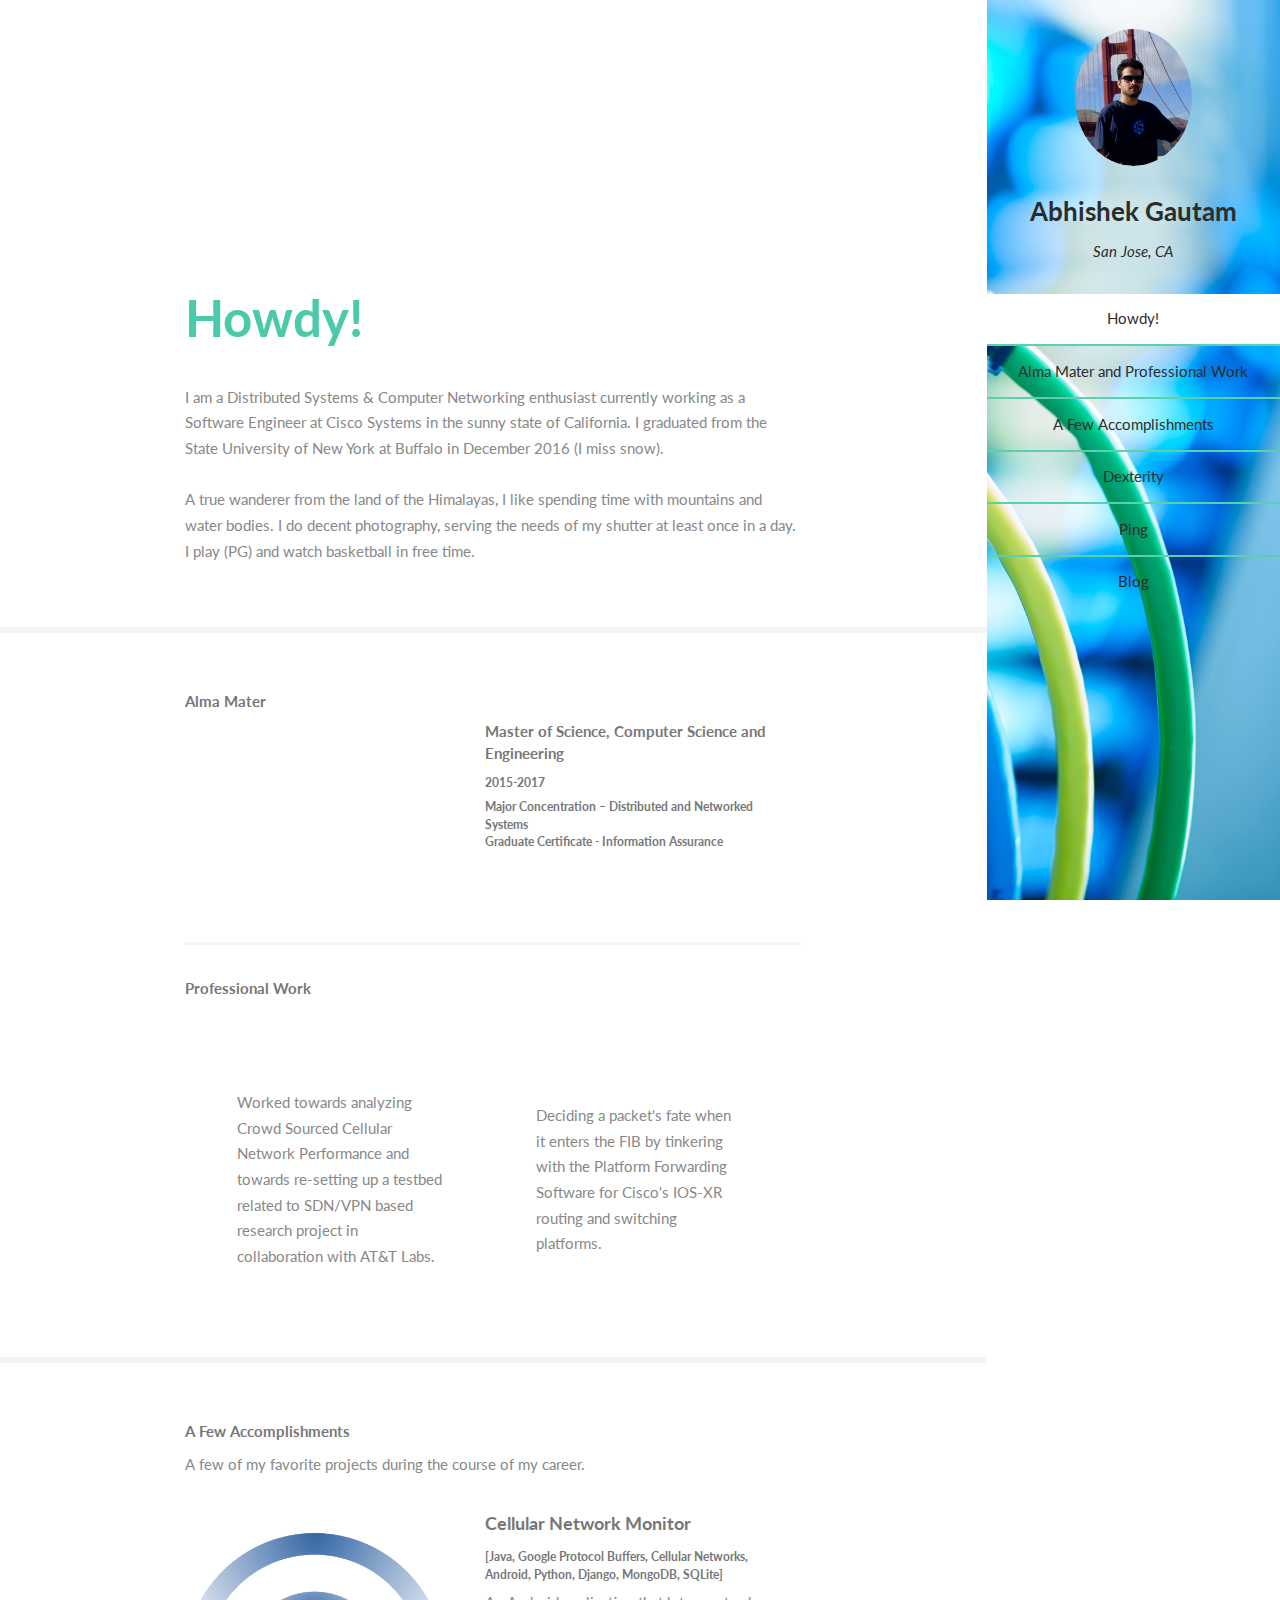
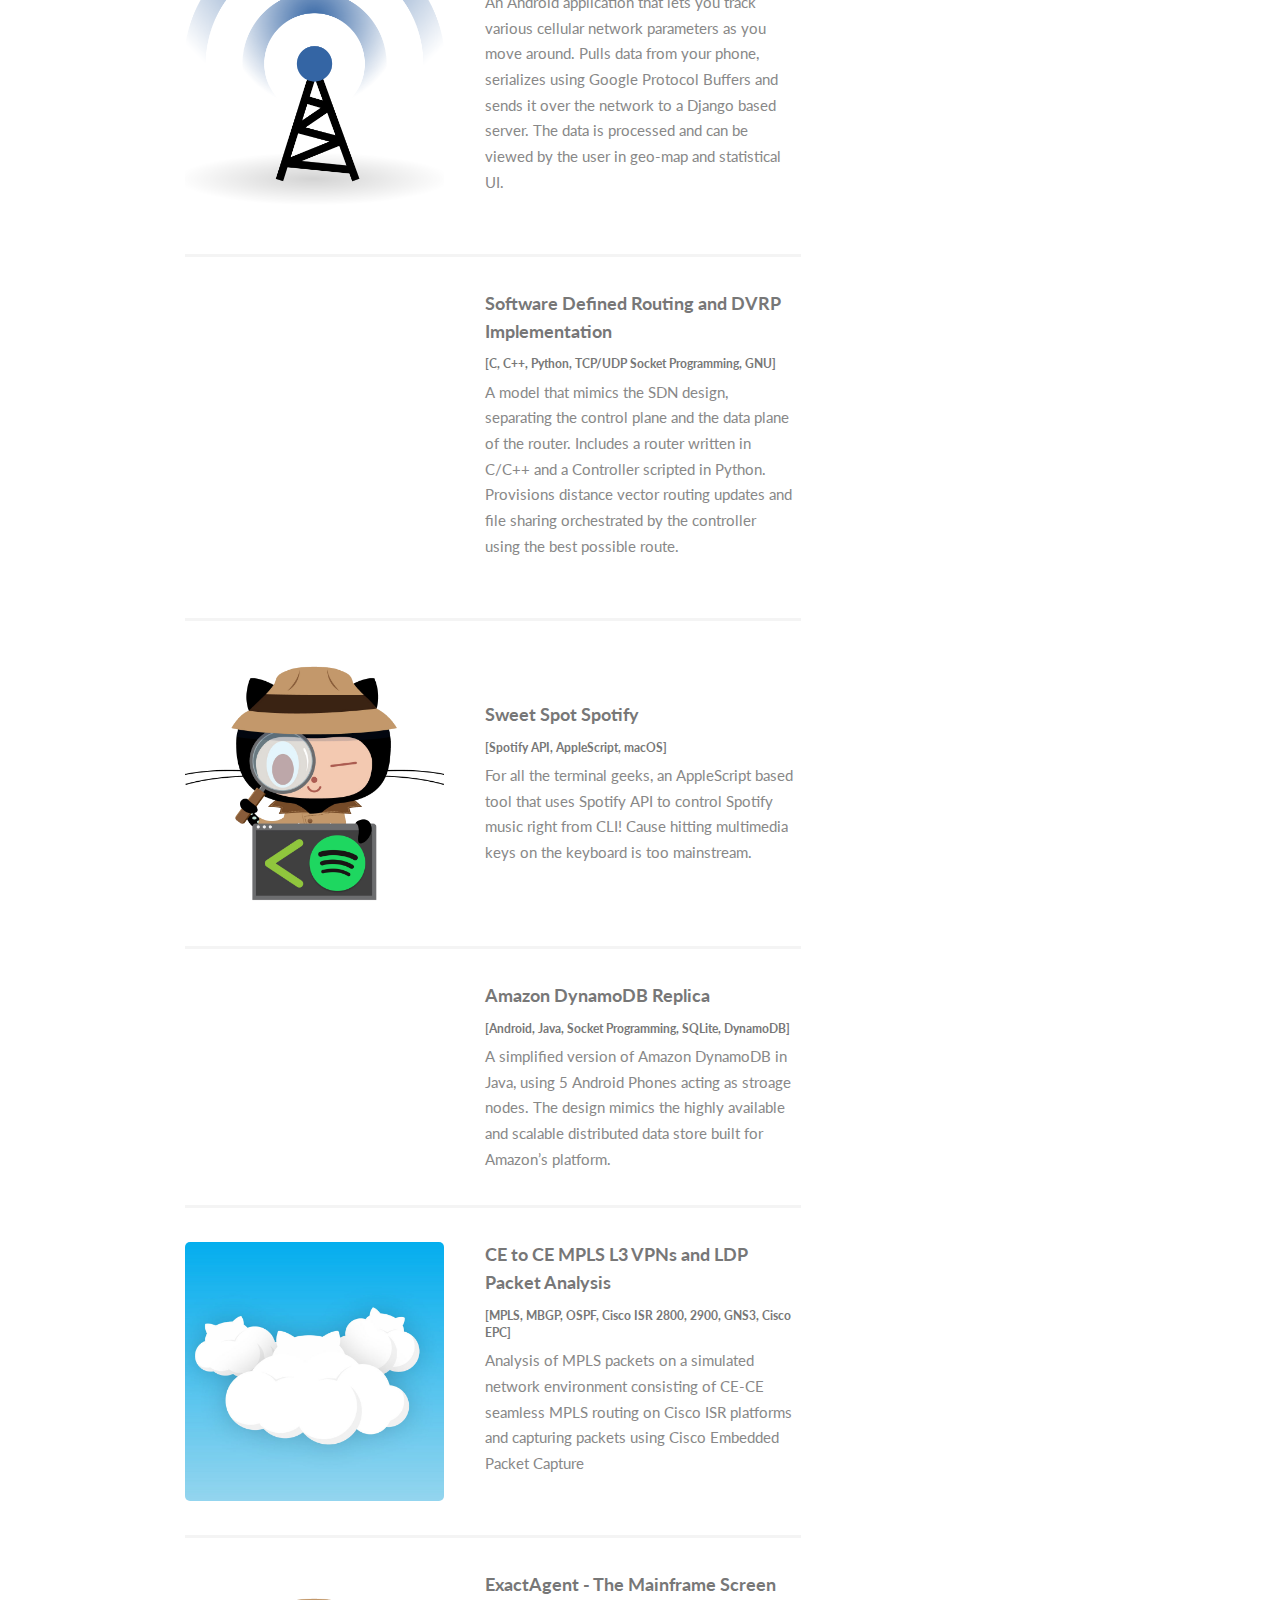
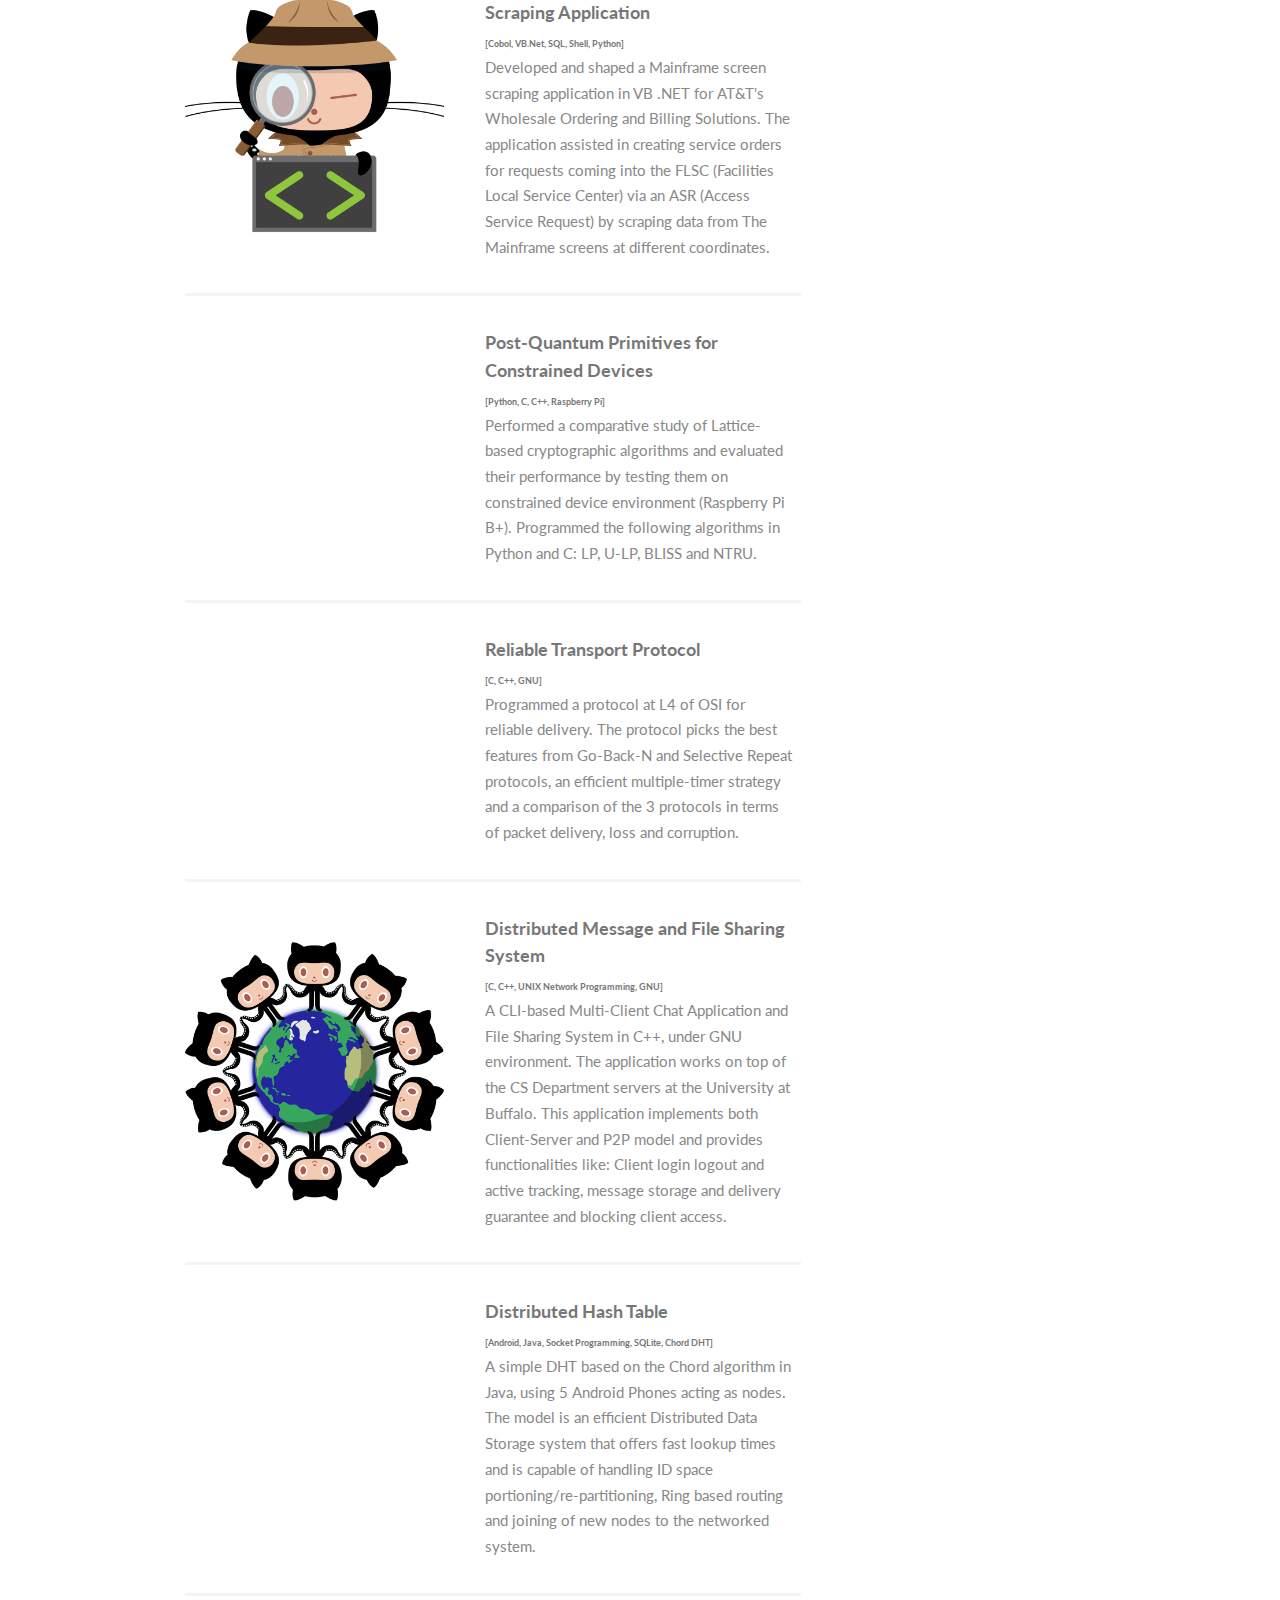
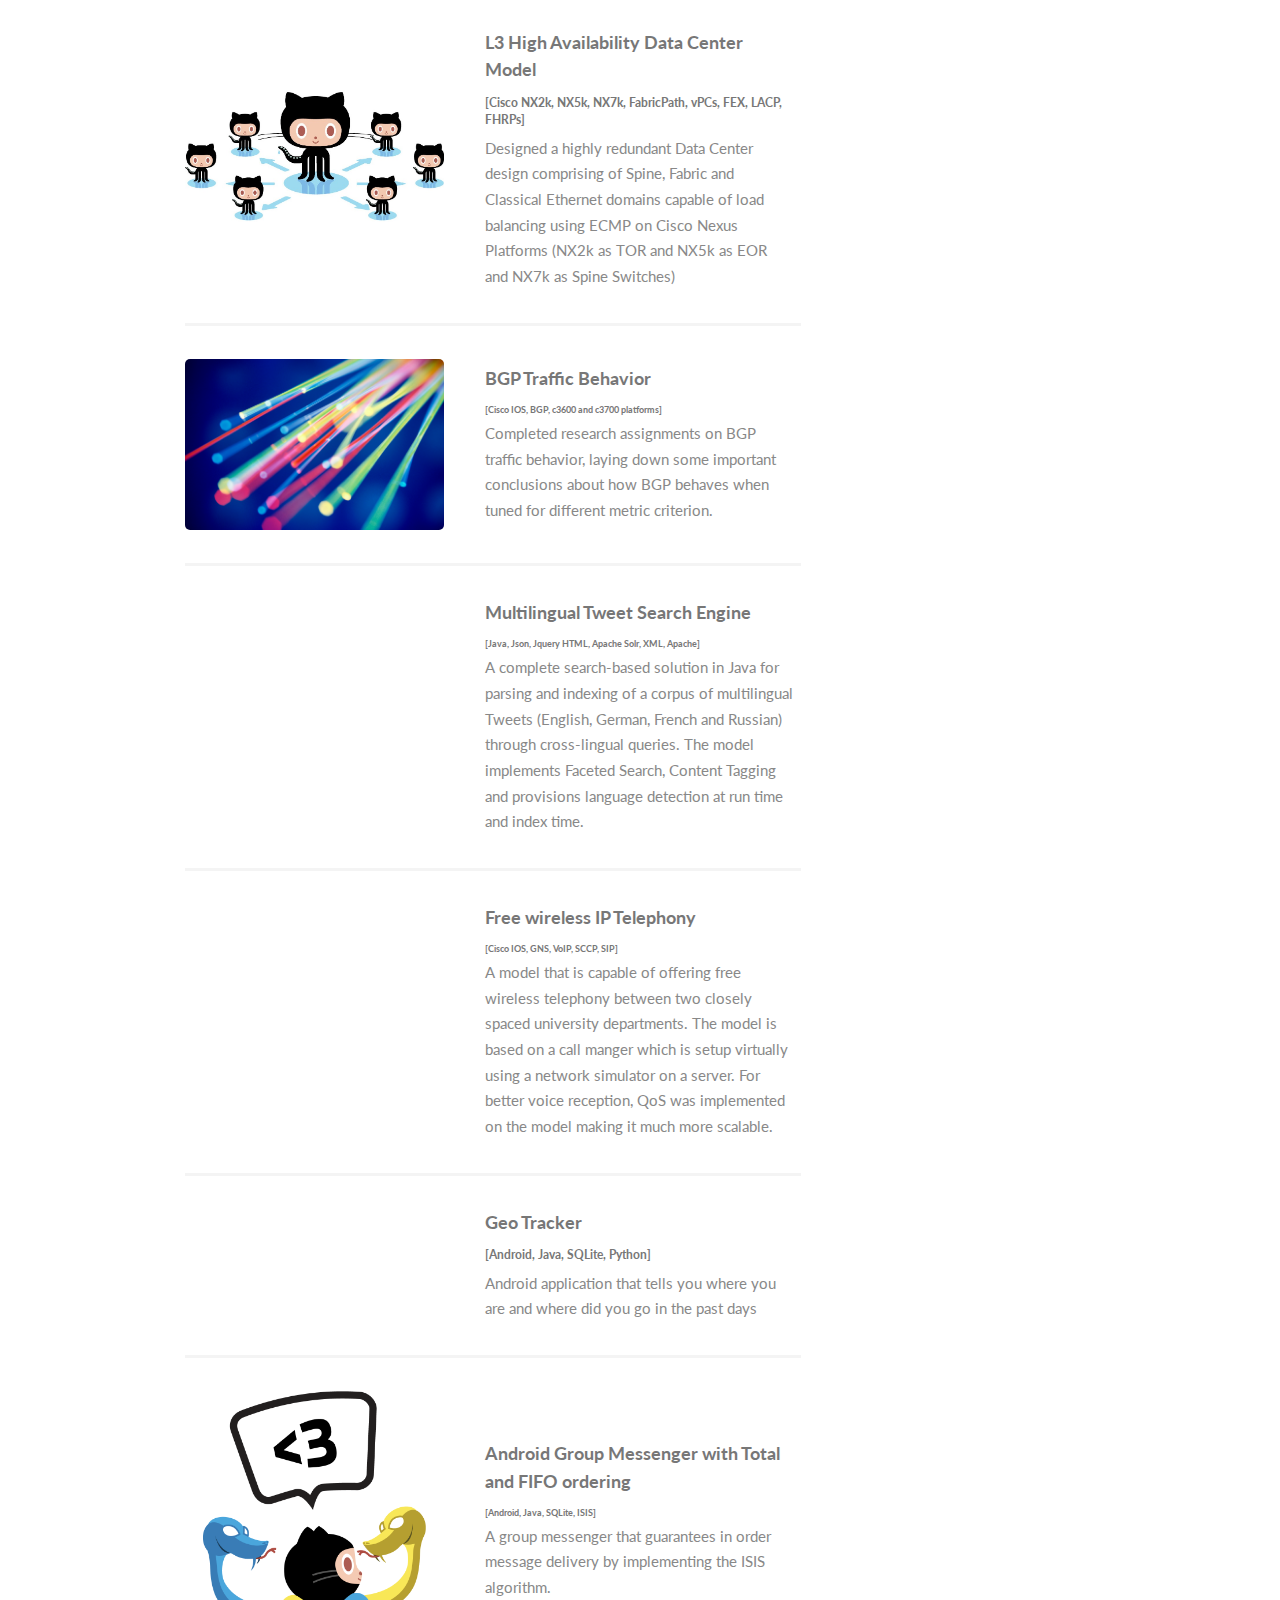
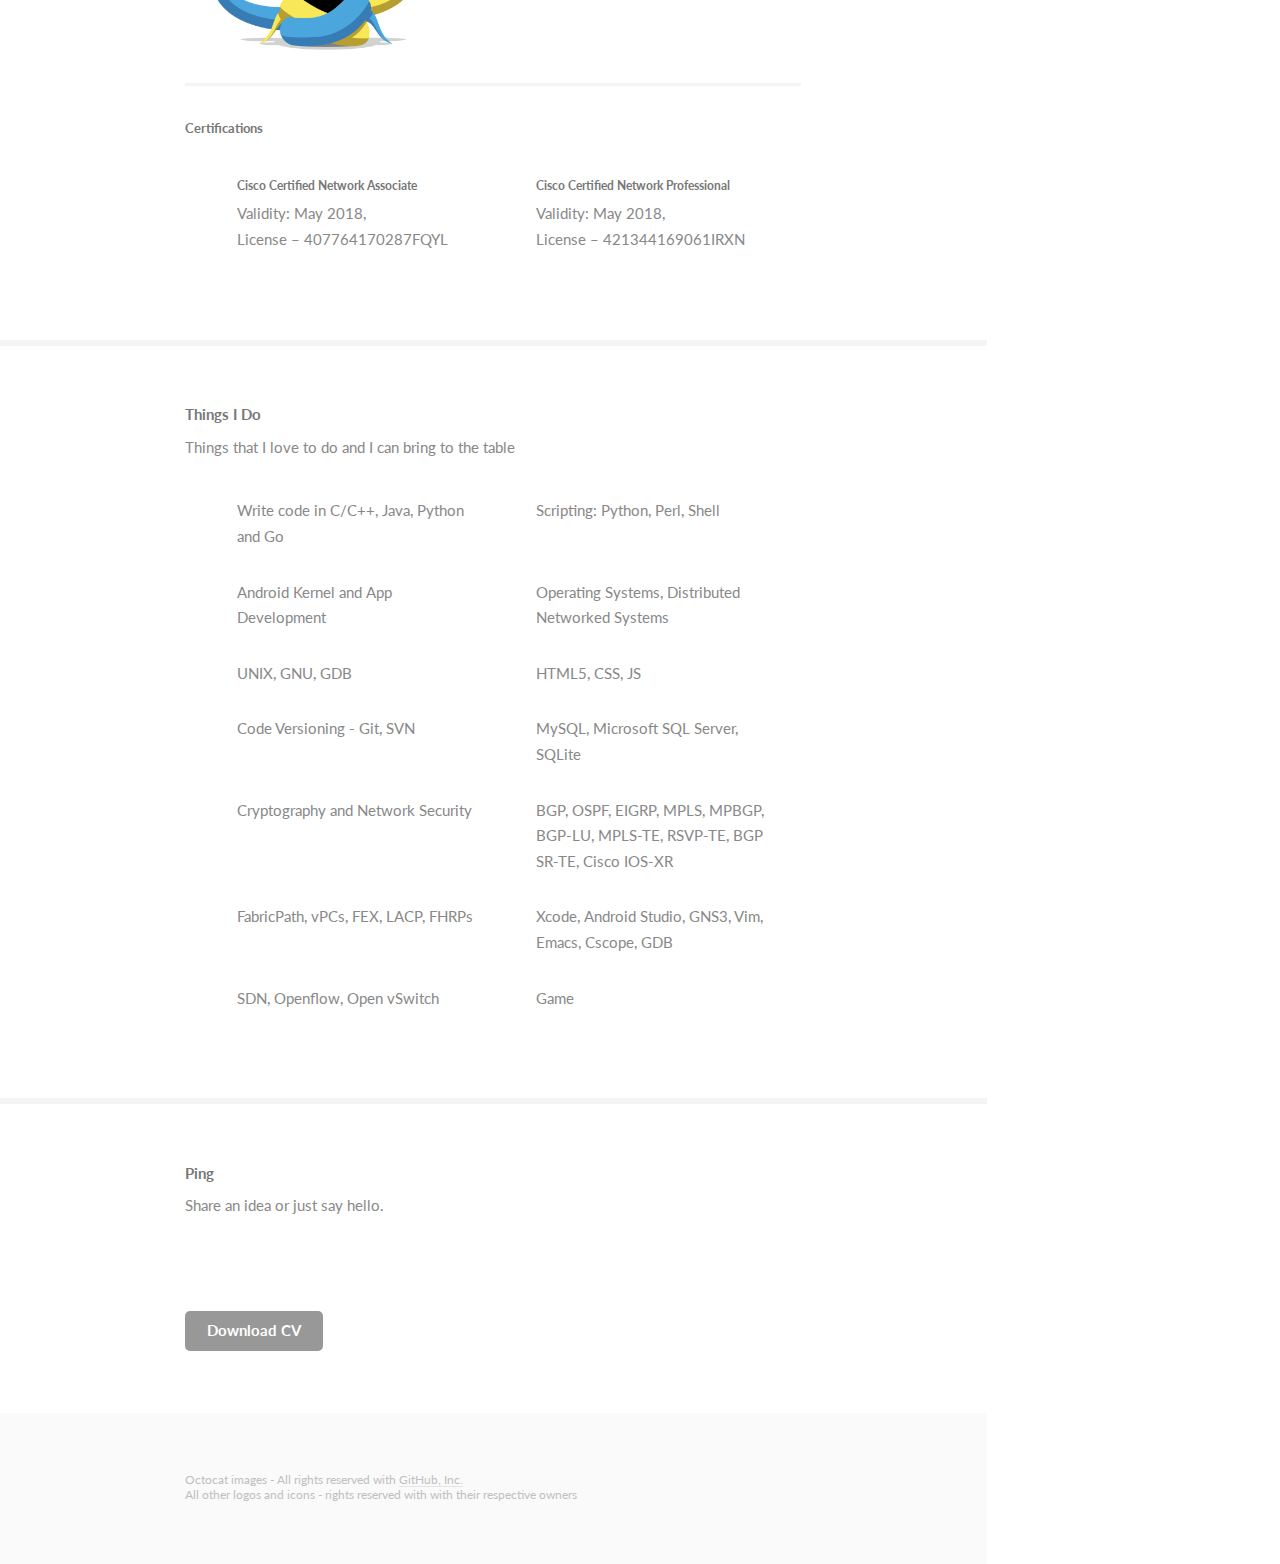
==== commit 6e08f53c: "alterations to dexterity" ====
--- a/index.html
+++ b/index.html
@@ -283,9 +283,9 @@
 								        <li class="fa-database">MySQL, Microsoft SQL Server, SQLite</li>
                                         <li class="fa-user-secret">Cryptography and Network Security</li>
                                         <li class="fa-server">BGP, OSPF, EIGRP, MPLS, MPBGP, BGP-LU, MPLS-TE, RSVP-TE, BGP SR-TE, Cisco IOS-XR</li>
+                                        <li class="fa-server">FabricPath, vPCs, FEX, LACP, FHRPs</li>
                                         <li class="fa-gears">Xcode, Android Studio, GNS3, Vim, Emacs, Cscope, GDB</li>
                                         <li class="fa-sitemap">SDN, Openflow, Open vSwitch</li>
-								        <li class="fa-server">Data Center Technologies - FabricPath, vPCs, FEX, LACP, FHRPs</li>
 								        <li class="fa-steam">Game</li>
 									</ul>
 								</div>
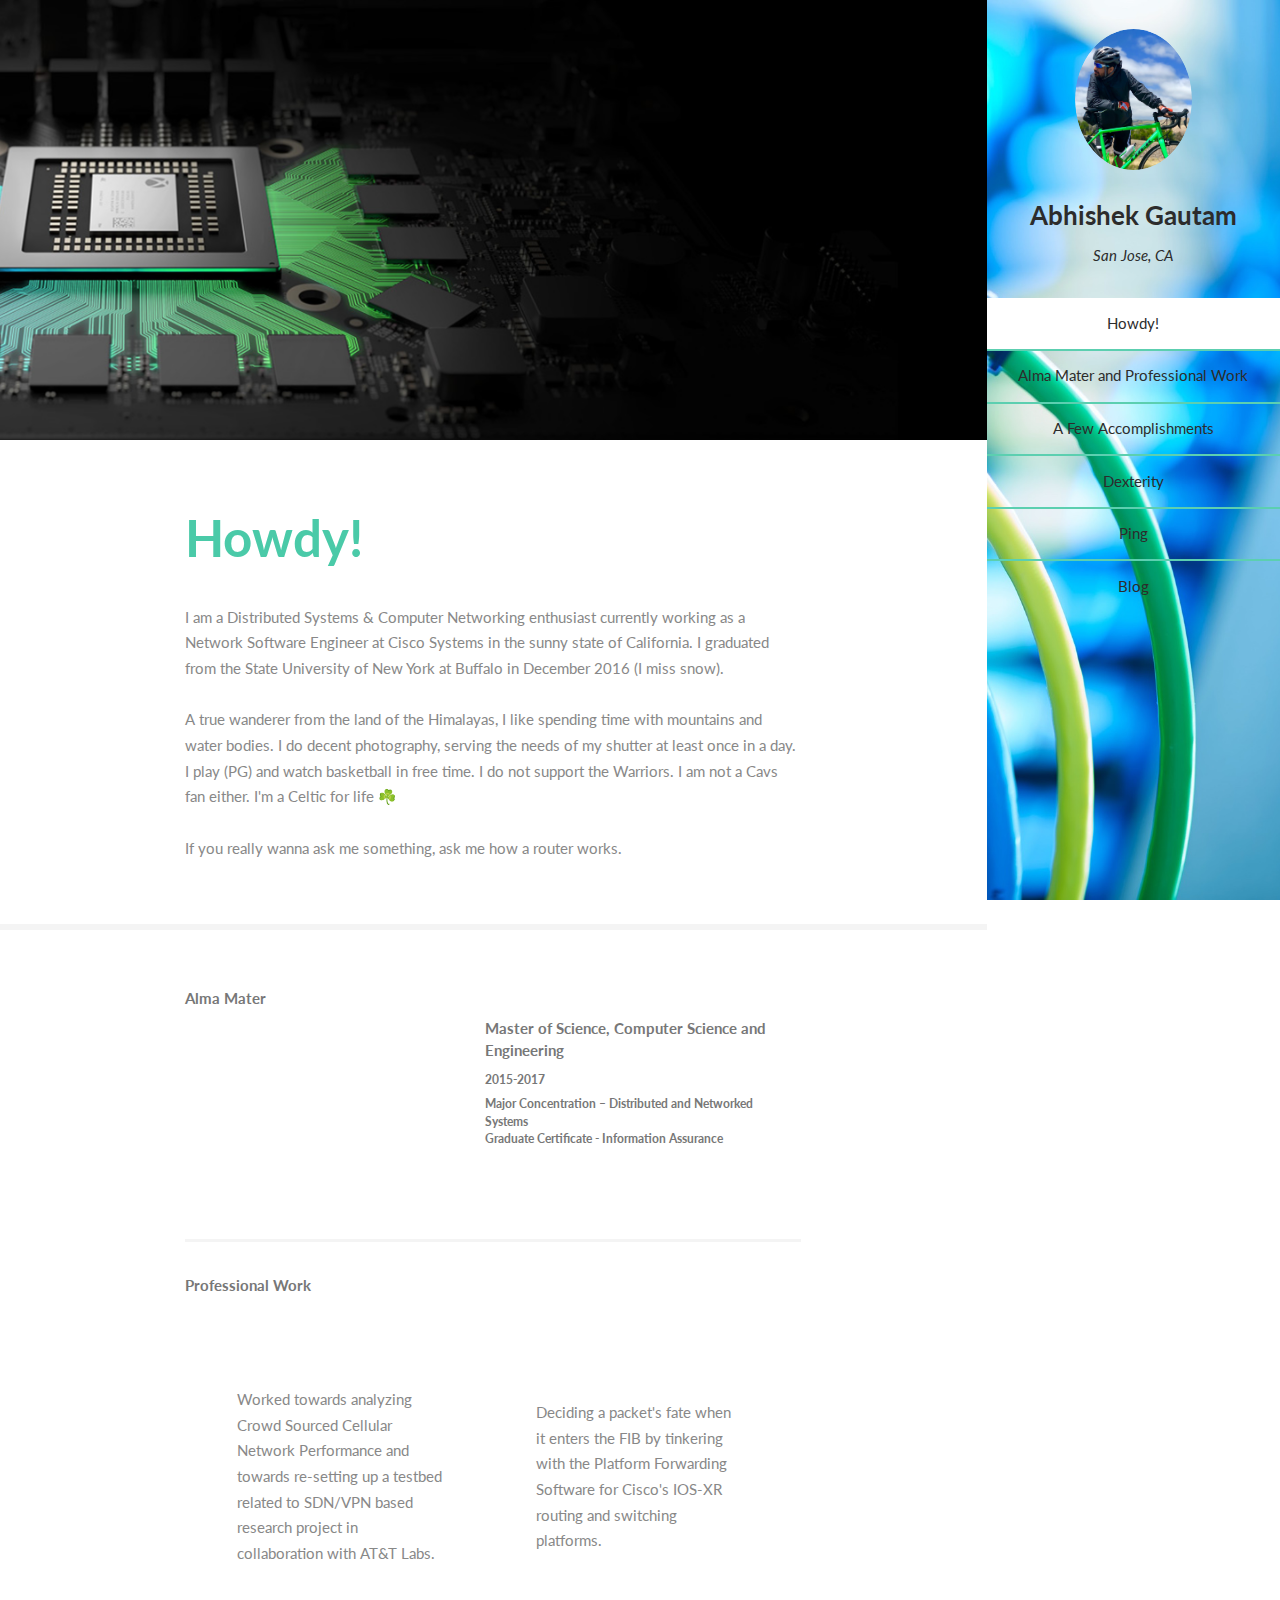
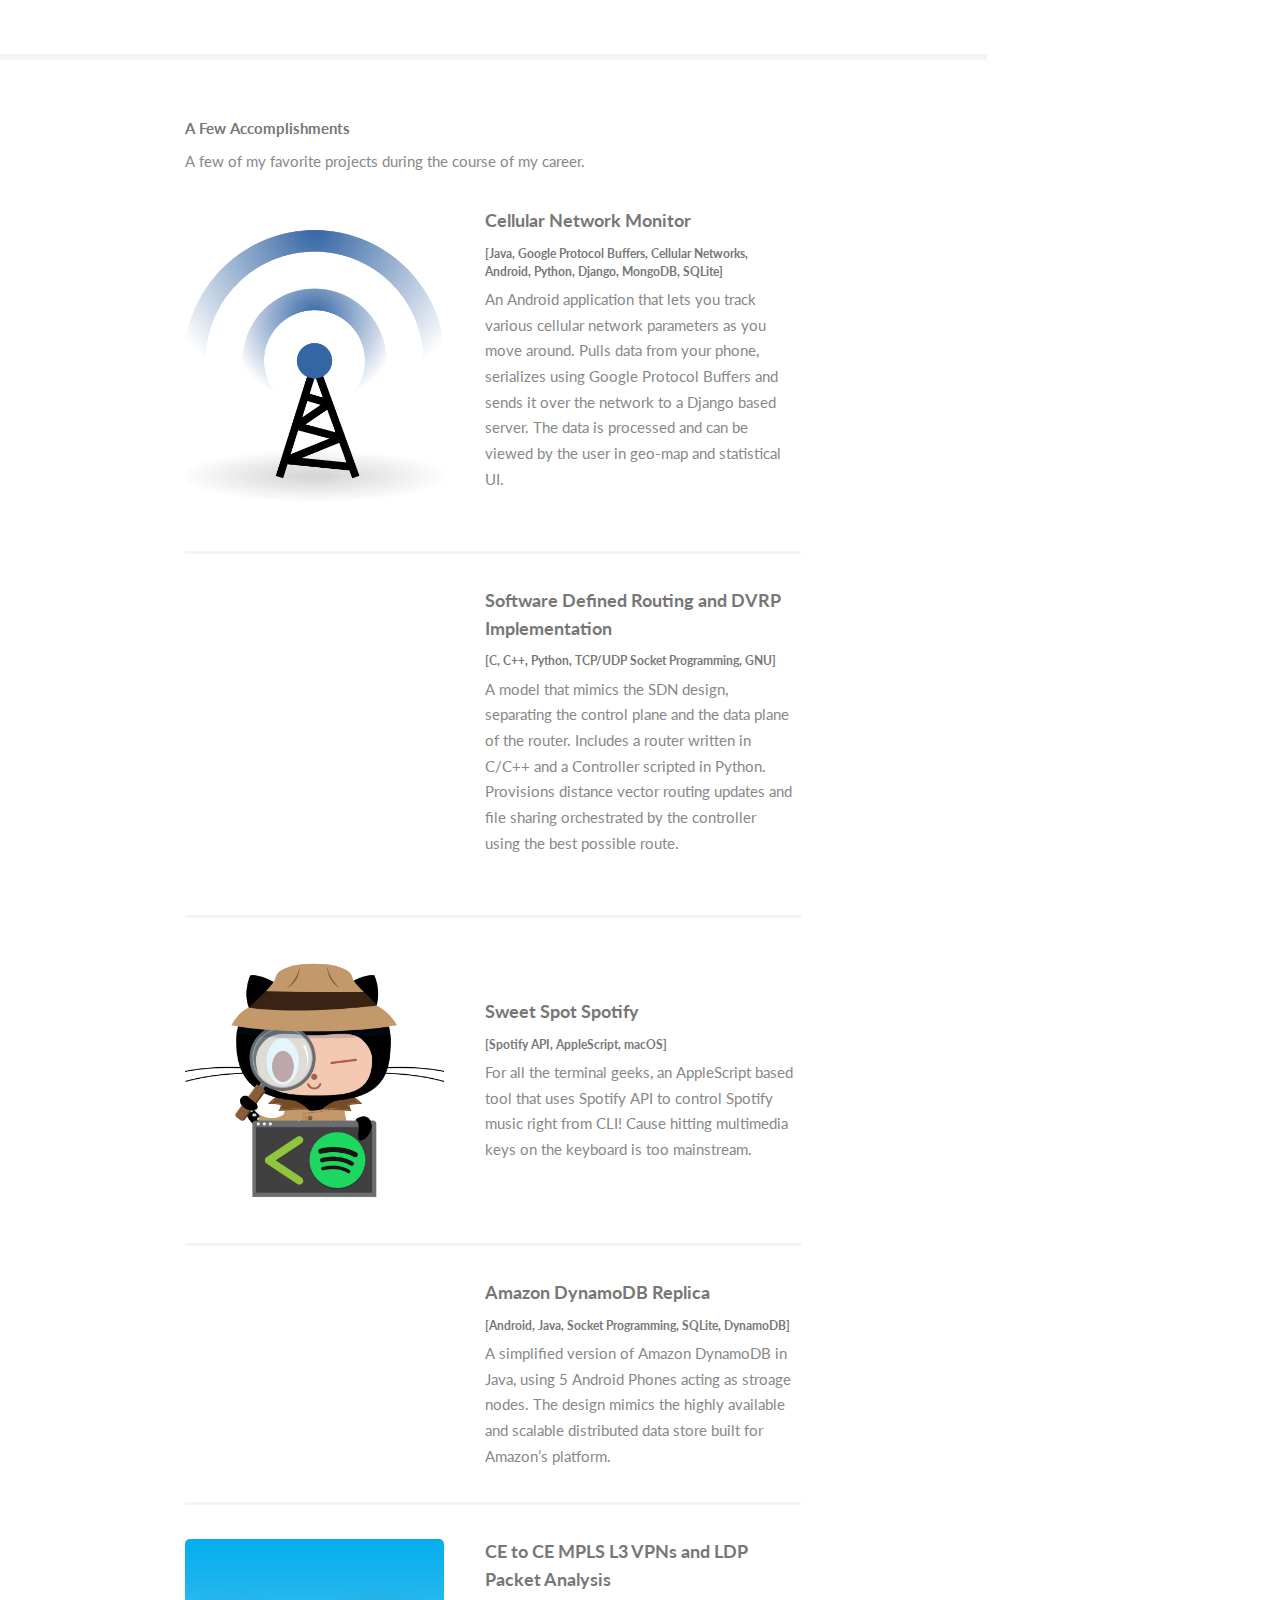
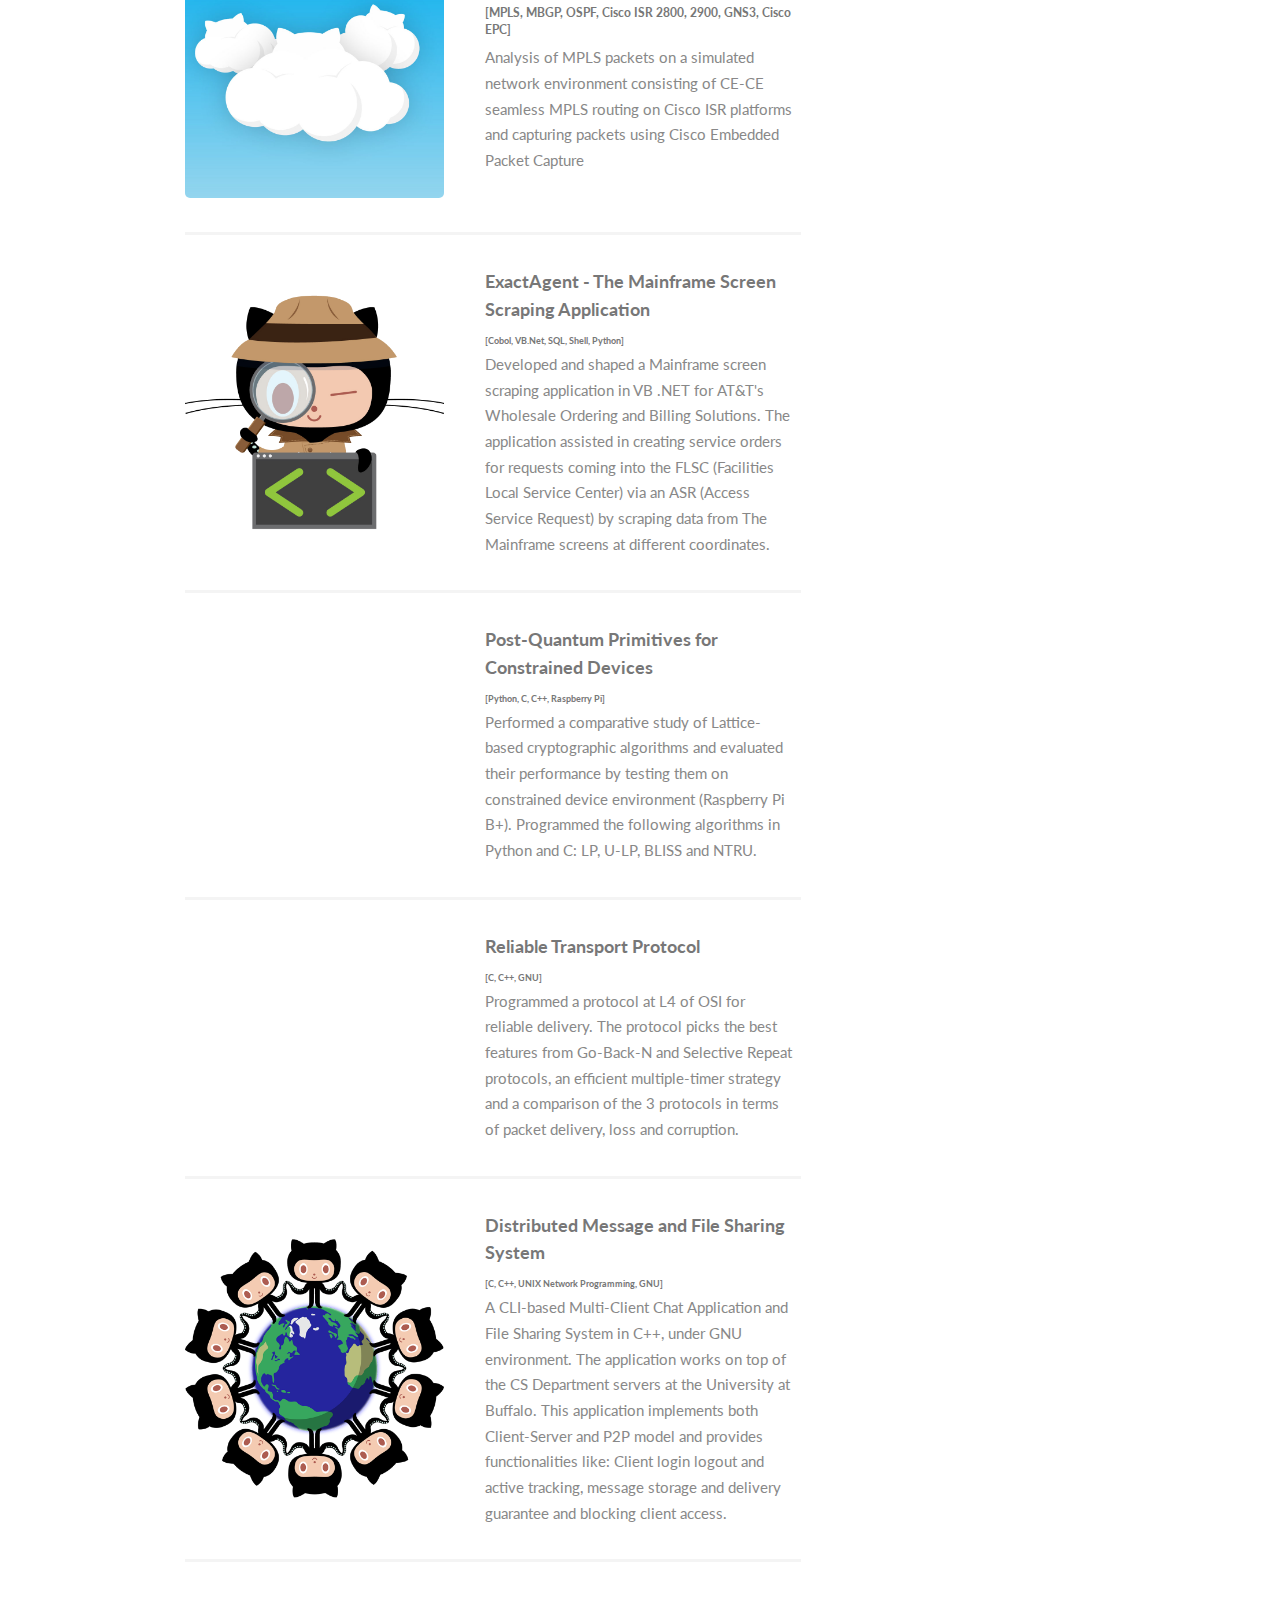
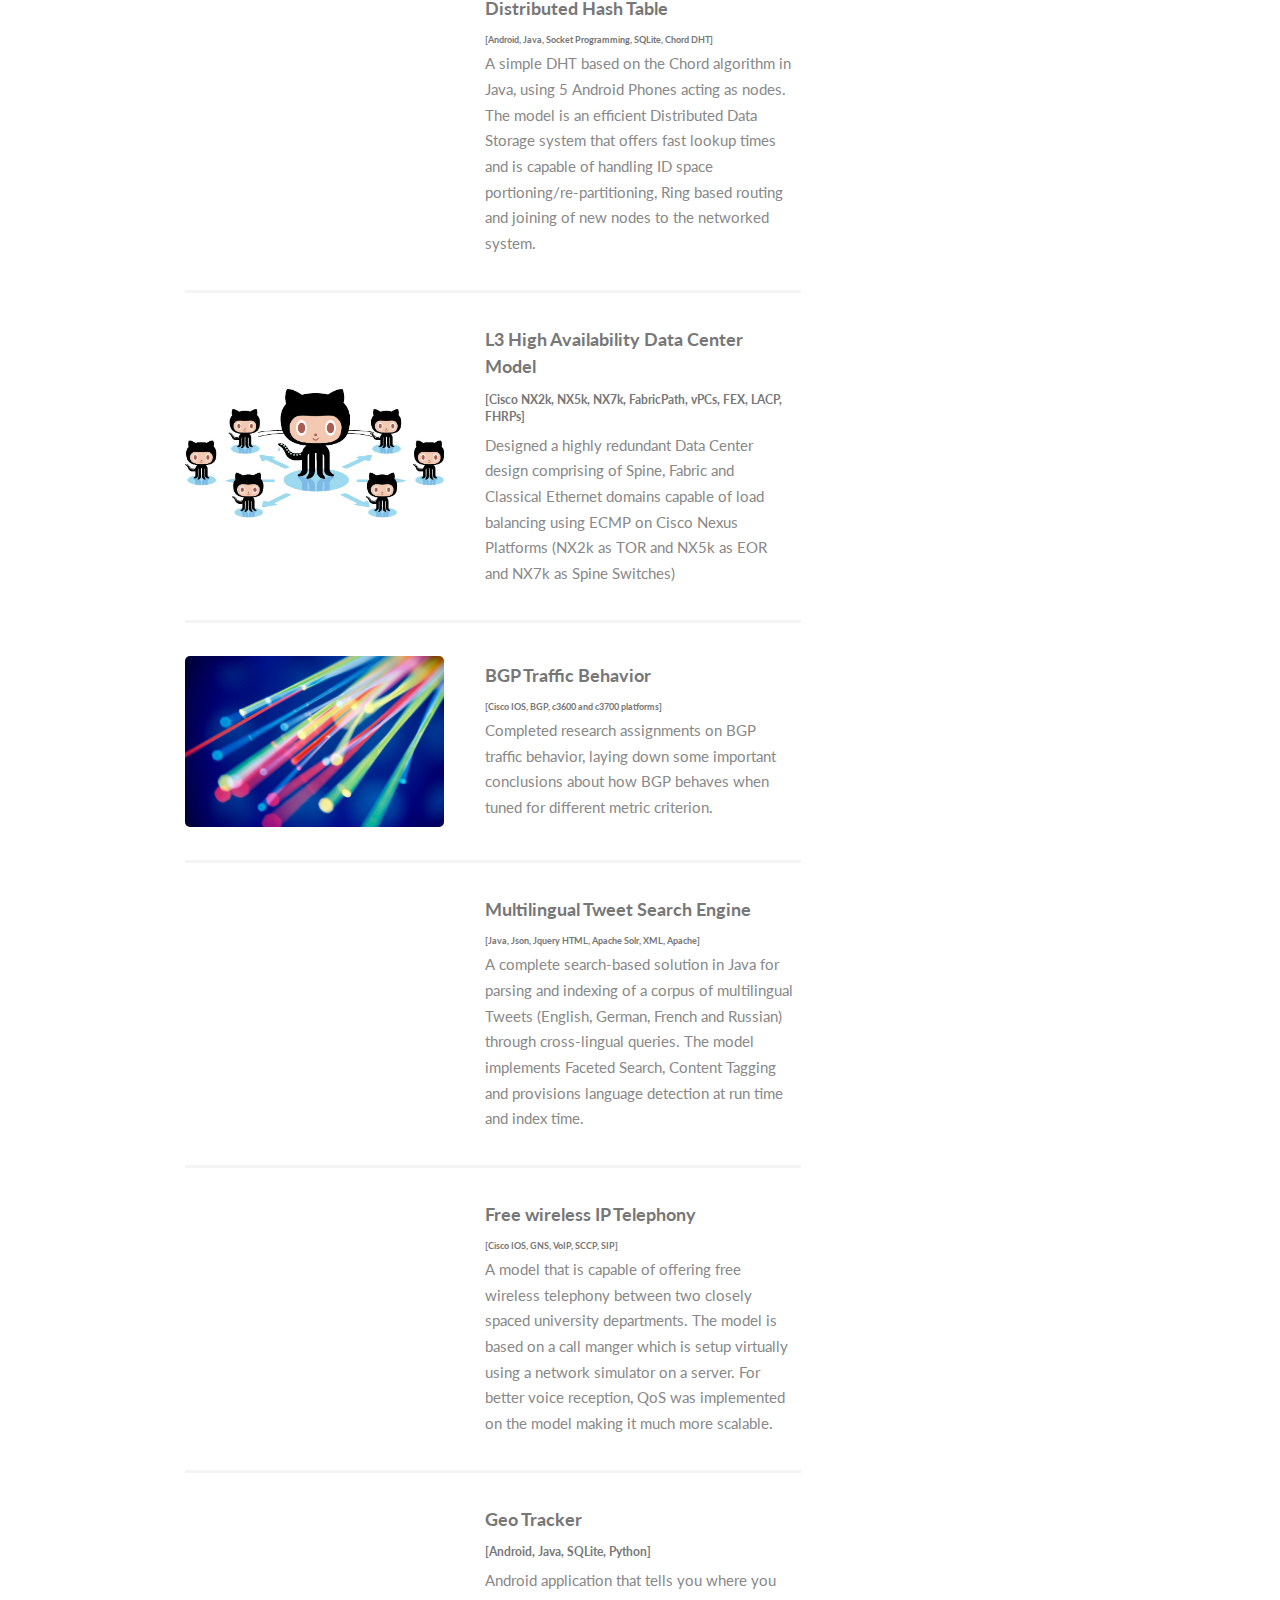
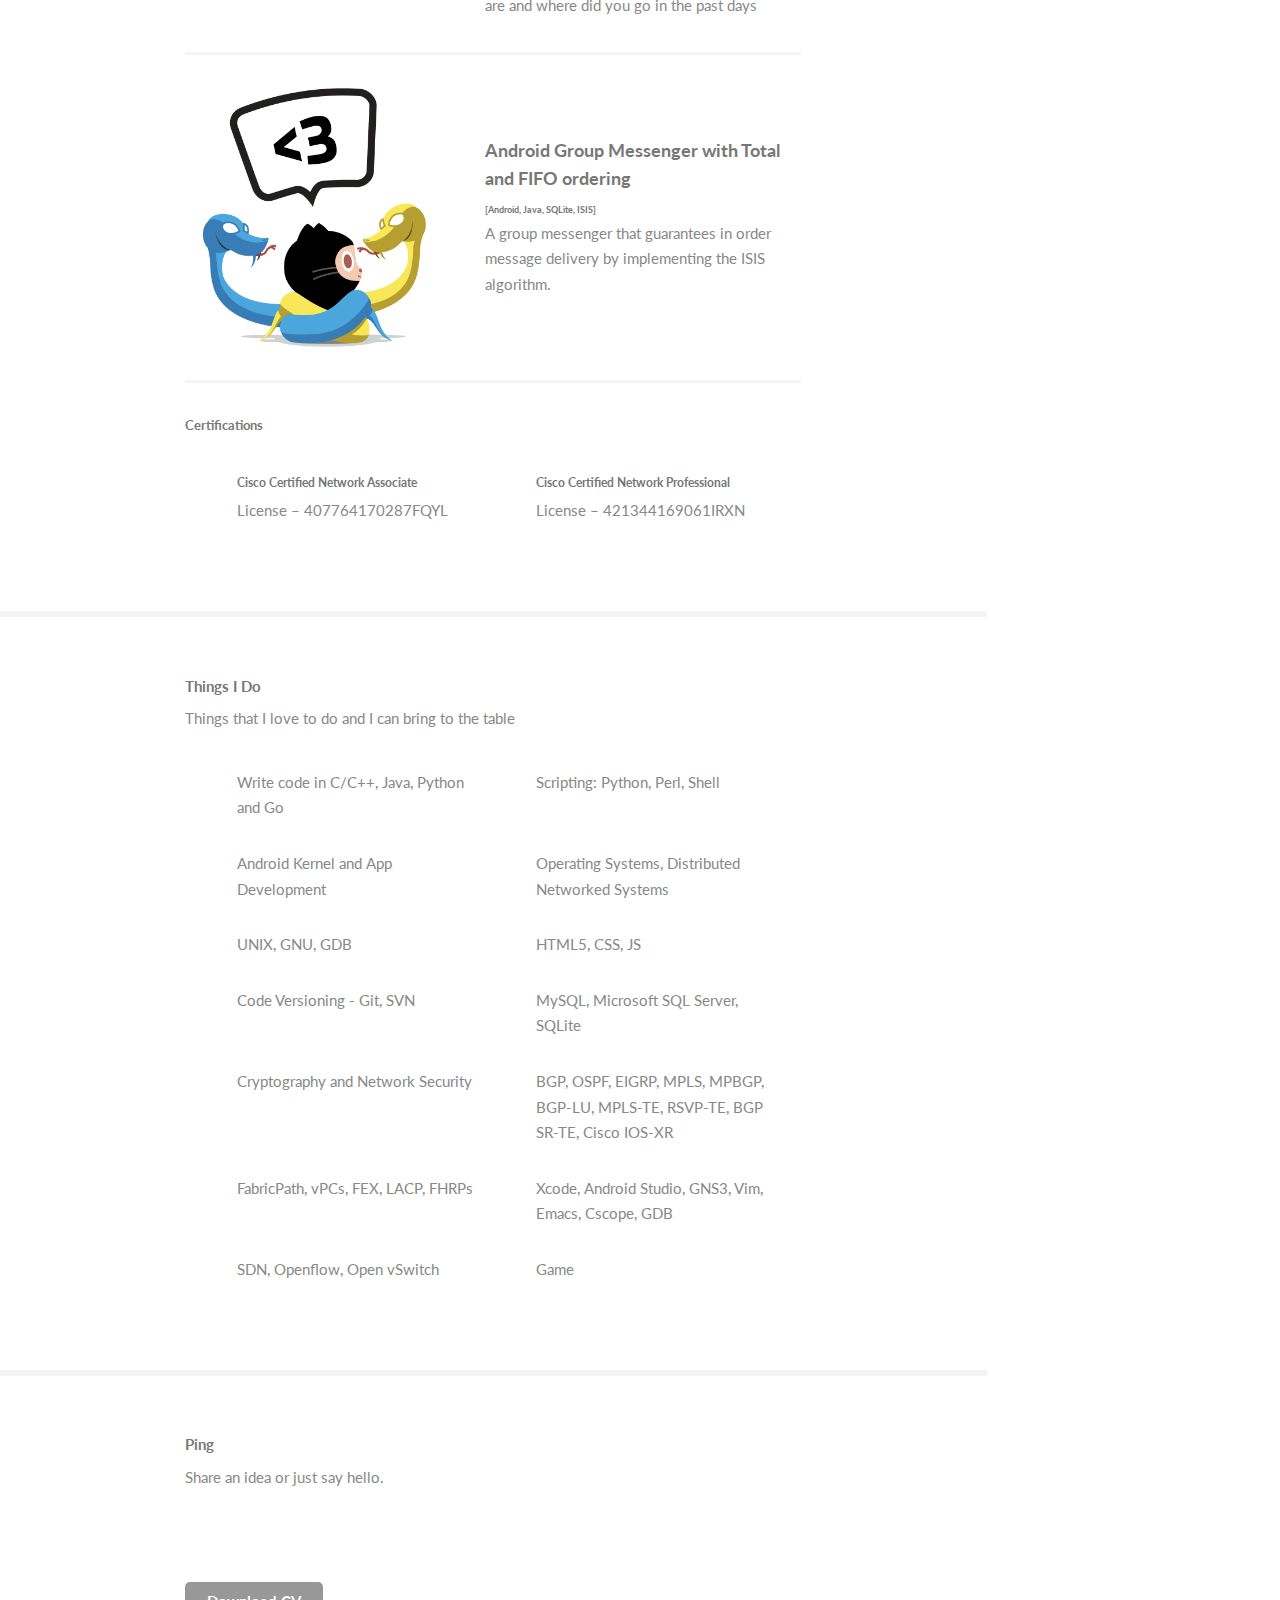
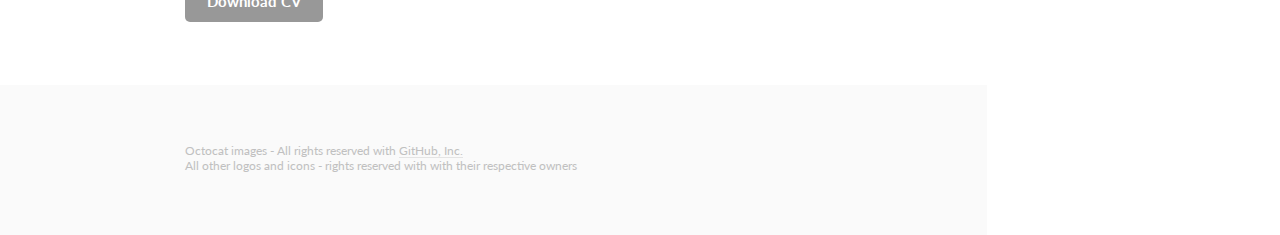
==== commit 43d021f9: "avatar" ====
--- a/index.html
+++ b/index.html
@@ -57,12 +57,13 @@
 									<header class="major">
                                         <h2>Howdy!</h2>
 									</header>
-									<p>I am a Distributed Systems & Computer Networking enthusiast currently working as a Software Engineer at Cisco Systems in the sunny state of California.    
+									<p>I am a Distributed Systems & Computer Networking enthusiast currently working as a Network Software Engineer at Cisco Systems in the sunny state of California.    
                                     I graduated from the State University of New York at Buffalo in December 2016 (I miss snow).
 									</br>
                                     <br>
-                                    A true wanderer from the land of the Himalayas, I like spending time with mountains and water bodies. I do decent photography, serving the needs of my shutter at least once in a day. I play (PG) and watch basketball in free time.
-                                    </br>
+                                    A true wanderer from the land of the Himalayas, I like spending time with mountains and water bodies. I do decent photography, serving the needs of my shutter at least once in a day. I play (PG) and watch basketball in free time. I do not support the Warriors. I am not a Cavs fan either. I'm a Celtic for life ☘️
+                                    <br></br>
+                                    If you really wanna ask me something, ask me how a router works.
 								</p>
 								</div>
 							</section>
@@ -256,11 +257,11 @@
 								        <h4>Certifications</h4>
                                         <li><a href="https://www.youracclaim.com/badges/87ad78d5-b0a4-49ce-a0d9-65f7d56be031" class="image"><img src="images/ccnar&s.jpg" alt="" /></a>
 								        <h5>Cisco Certified Network Associate</h5>
-                                        Validity: May 2018,</br> License – 407764170287FQYL
+                                        License – 407764170287FQYL
                                         </li>
                                         <li><a href="https://www.youracclaim.com/badges/2b0b55d9-6d4a-4e66-8901-06d92066620b" class="image"><img src="images/ccnpr&s.jpg" alt="" /></a>
                                         <h5>Cisco Certified Network Professional</h5>
-                                        Validity: May 2018,</br> License – 421344169061IRXN
+                                        License – 421344169061IRXN
                                         </li>
 									</div>
 								</div>
--- a/assets/css/main.css
+++ b/assets/css/main.css
@@ -2425,7 +2425,7 @@
 		}
 
 		.features article .image {
-			display: inline-block;
+			display: inline-grid;
 			padding-right: 2.5em;
 			vertical-align: middle;
 			width: 48%;
@@ -2456,7 +2456,7 @@
 		position: fixed;
 		text-align: center;
 		top: 0;
-		width: 23em;
+		width: 35em;
 		right: 0;
 	}
 
@@ -2574,13 +2574,13 @@
 /* One */
 
 	#one:before {
-		background-image: url("../../images/banner2.jpg");
+		background-image: url("../../images/banner_trial2.jpg");
 		background-position: top right;
 		background-repeat: no-repeat;
 		background-size: cover;
 		content: '';
 		display: block;
-		height: 15em;
+		height: 30em;
 		width: 100%;
 	}
 
@@ -2588,7 +2588,6 @@
 
 	#footer {
 		background: #fafafa;
-        background-image: url("../../images/banner2.jpg");
         background-size: cover;
 		border-top: 0;
 		color: #c0c0c0;
@@ -3063,4 +3062,4 @@
 				padding: 0;
 			}
 
-	}+	}
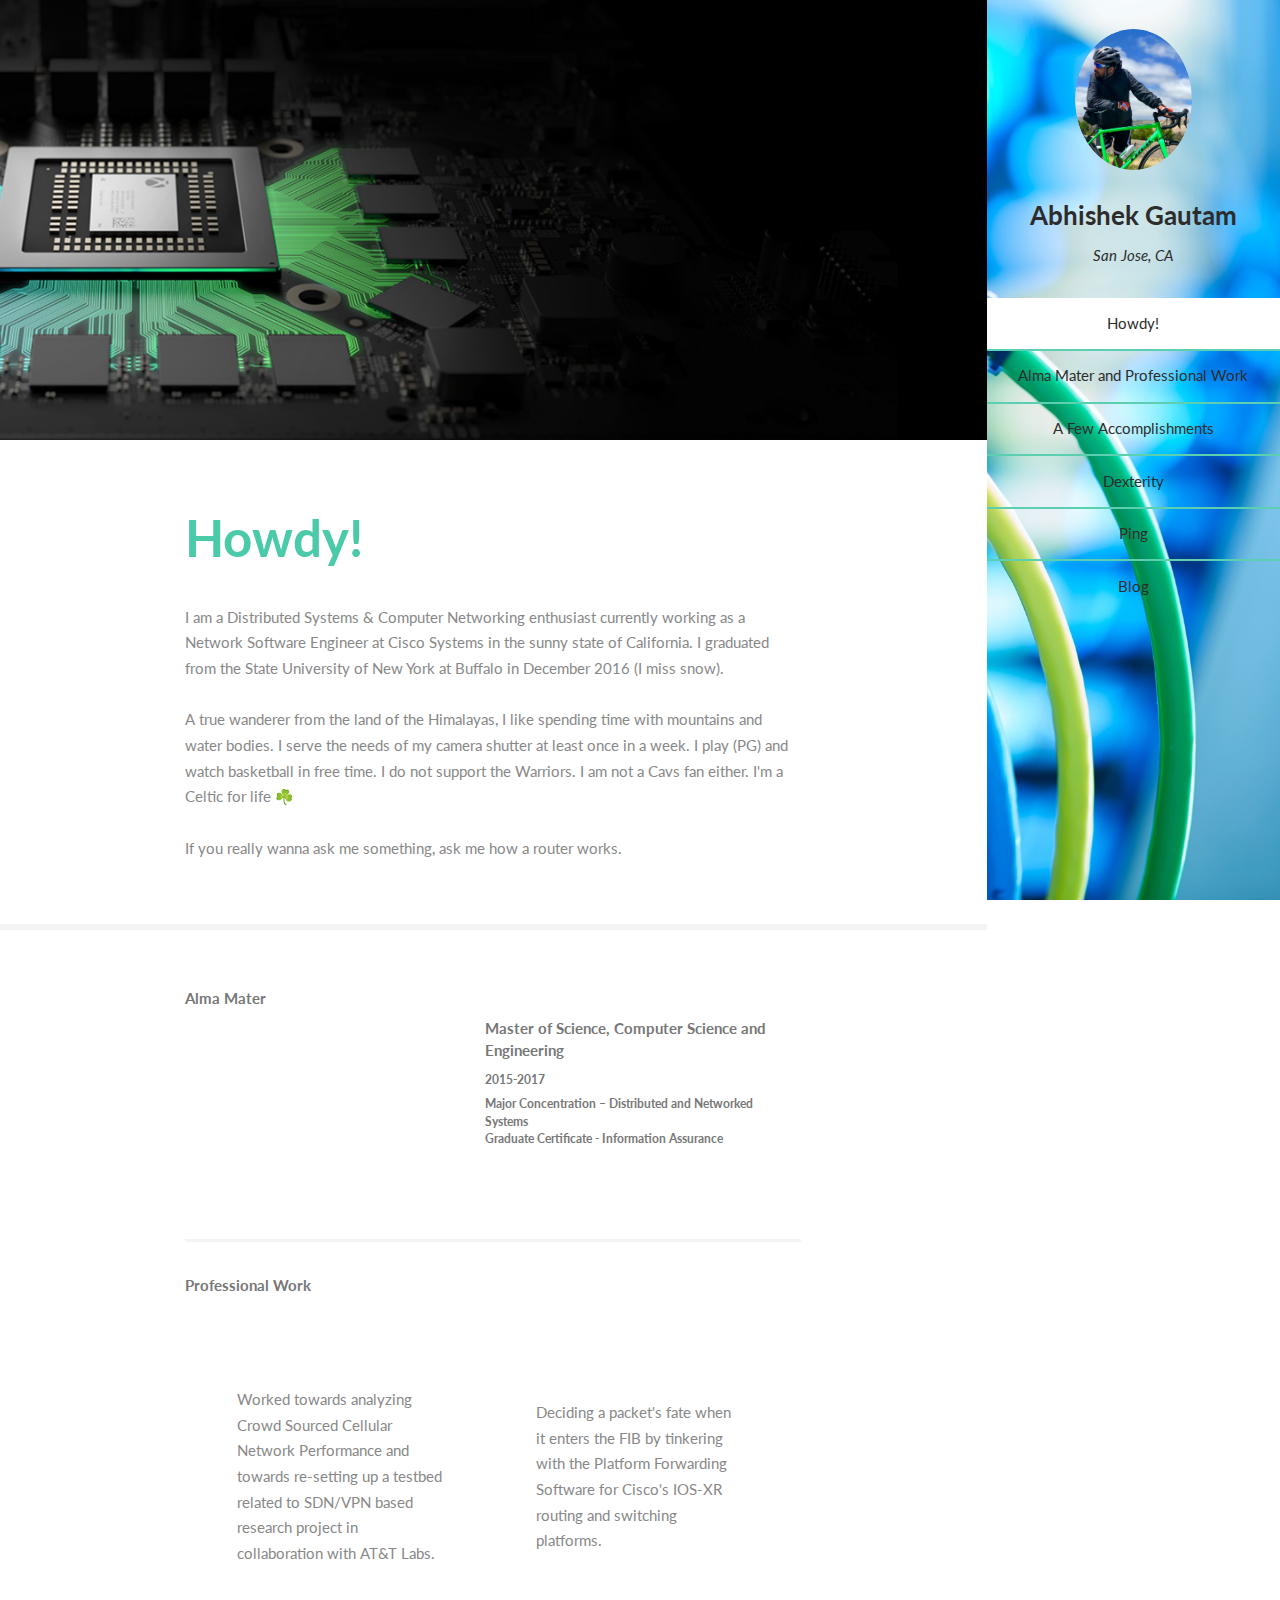
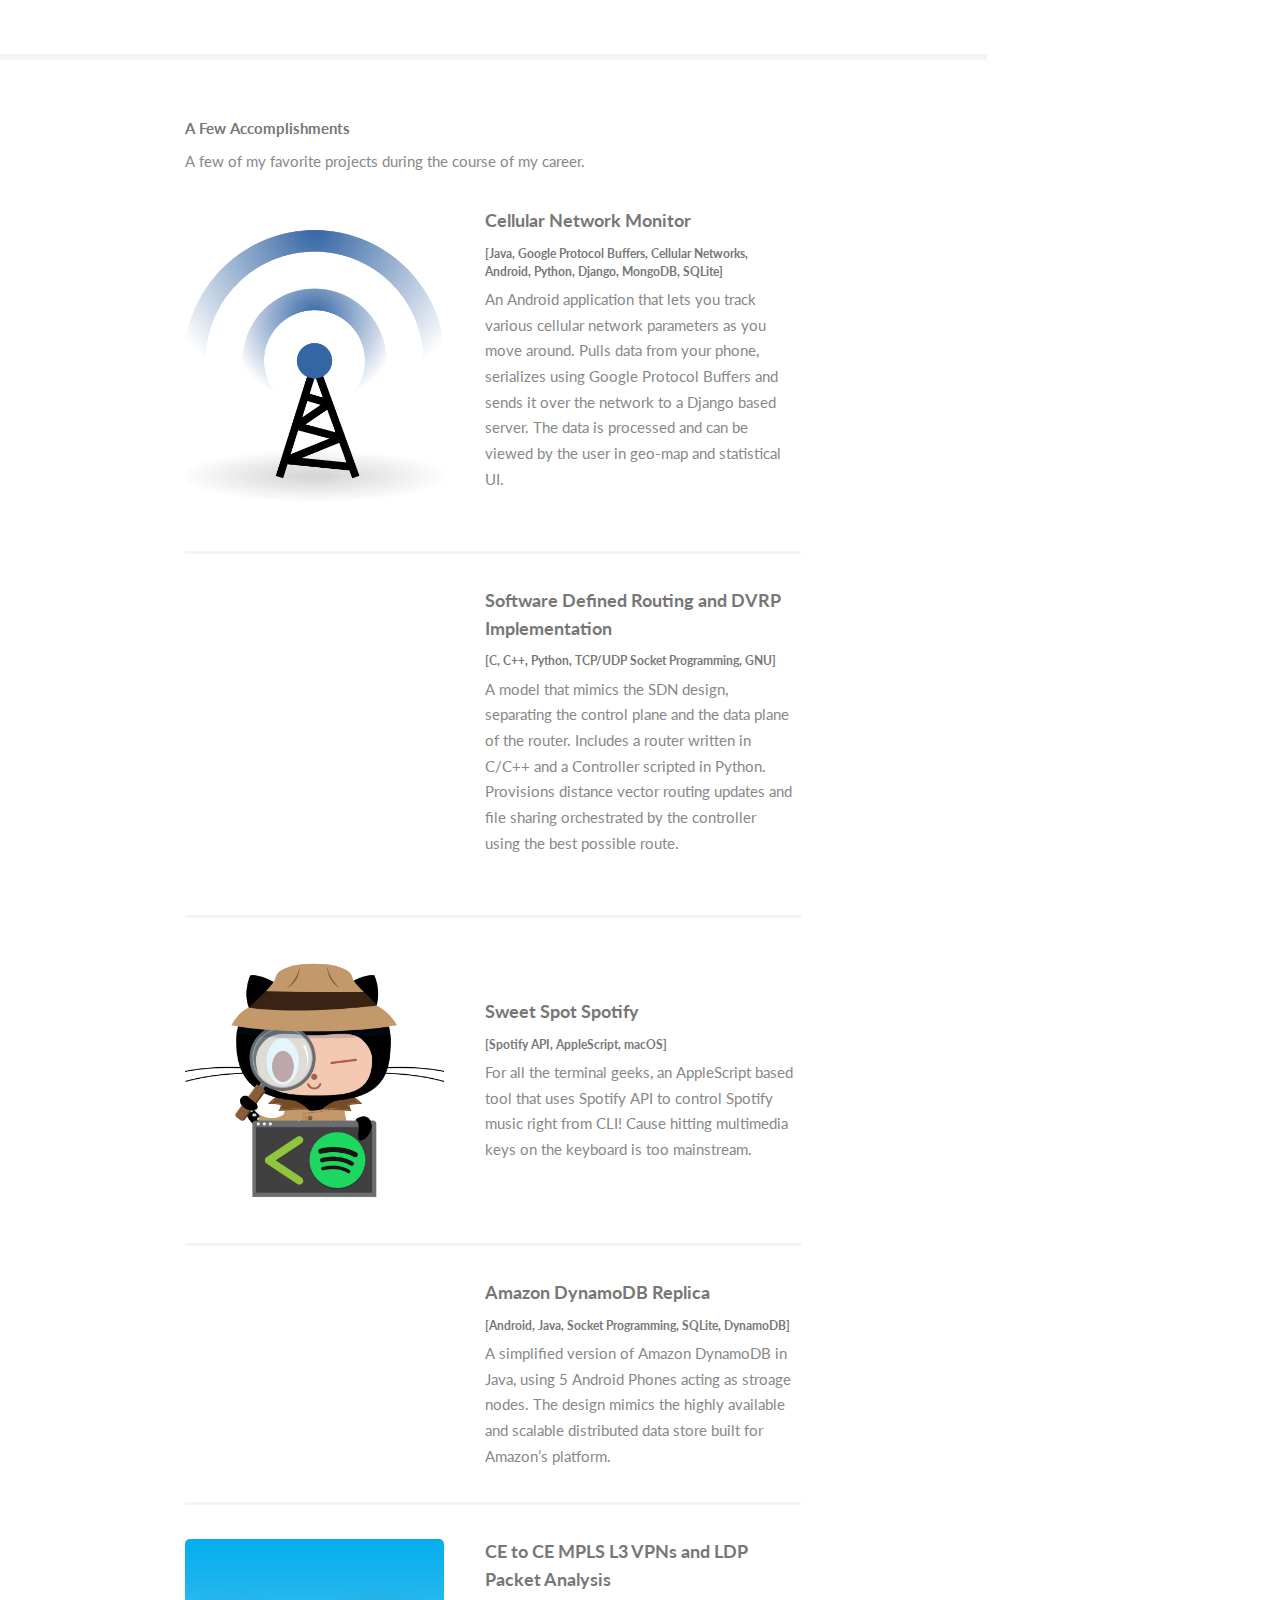
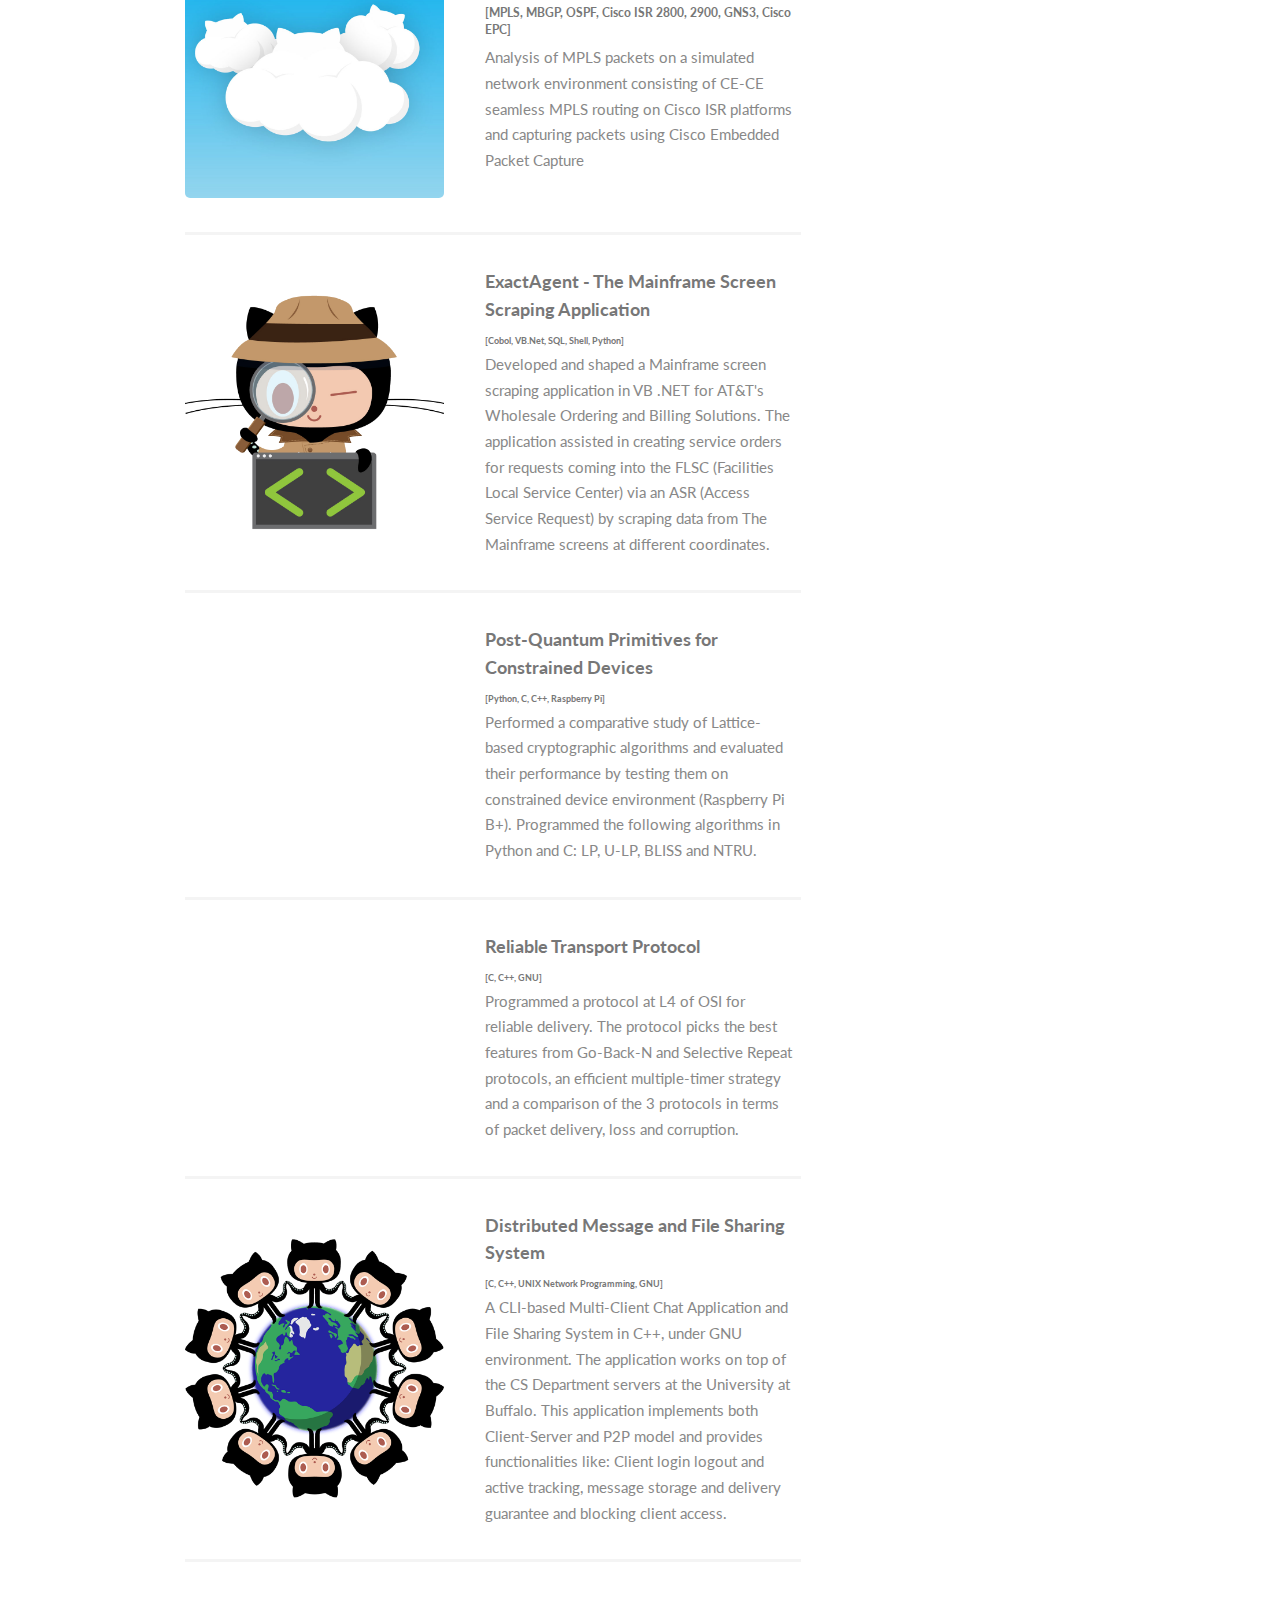
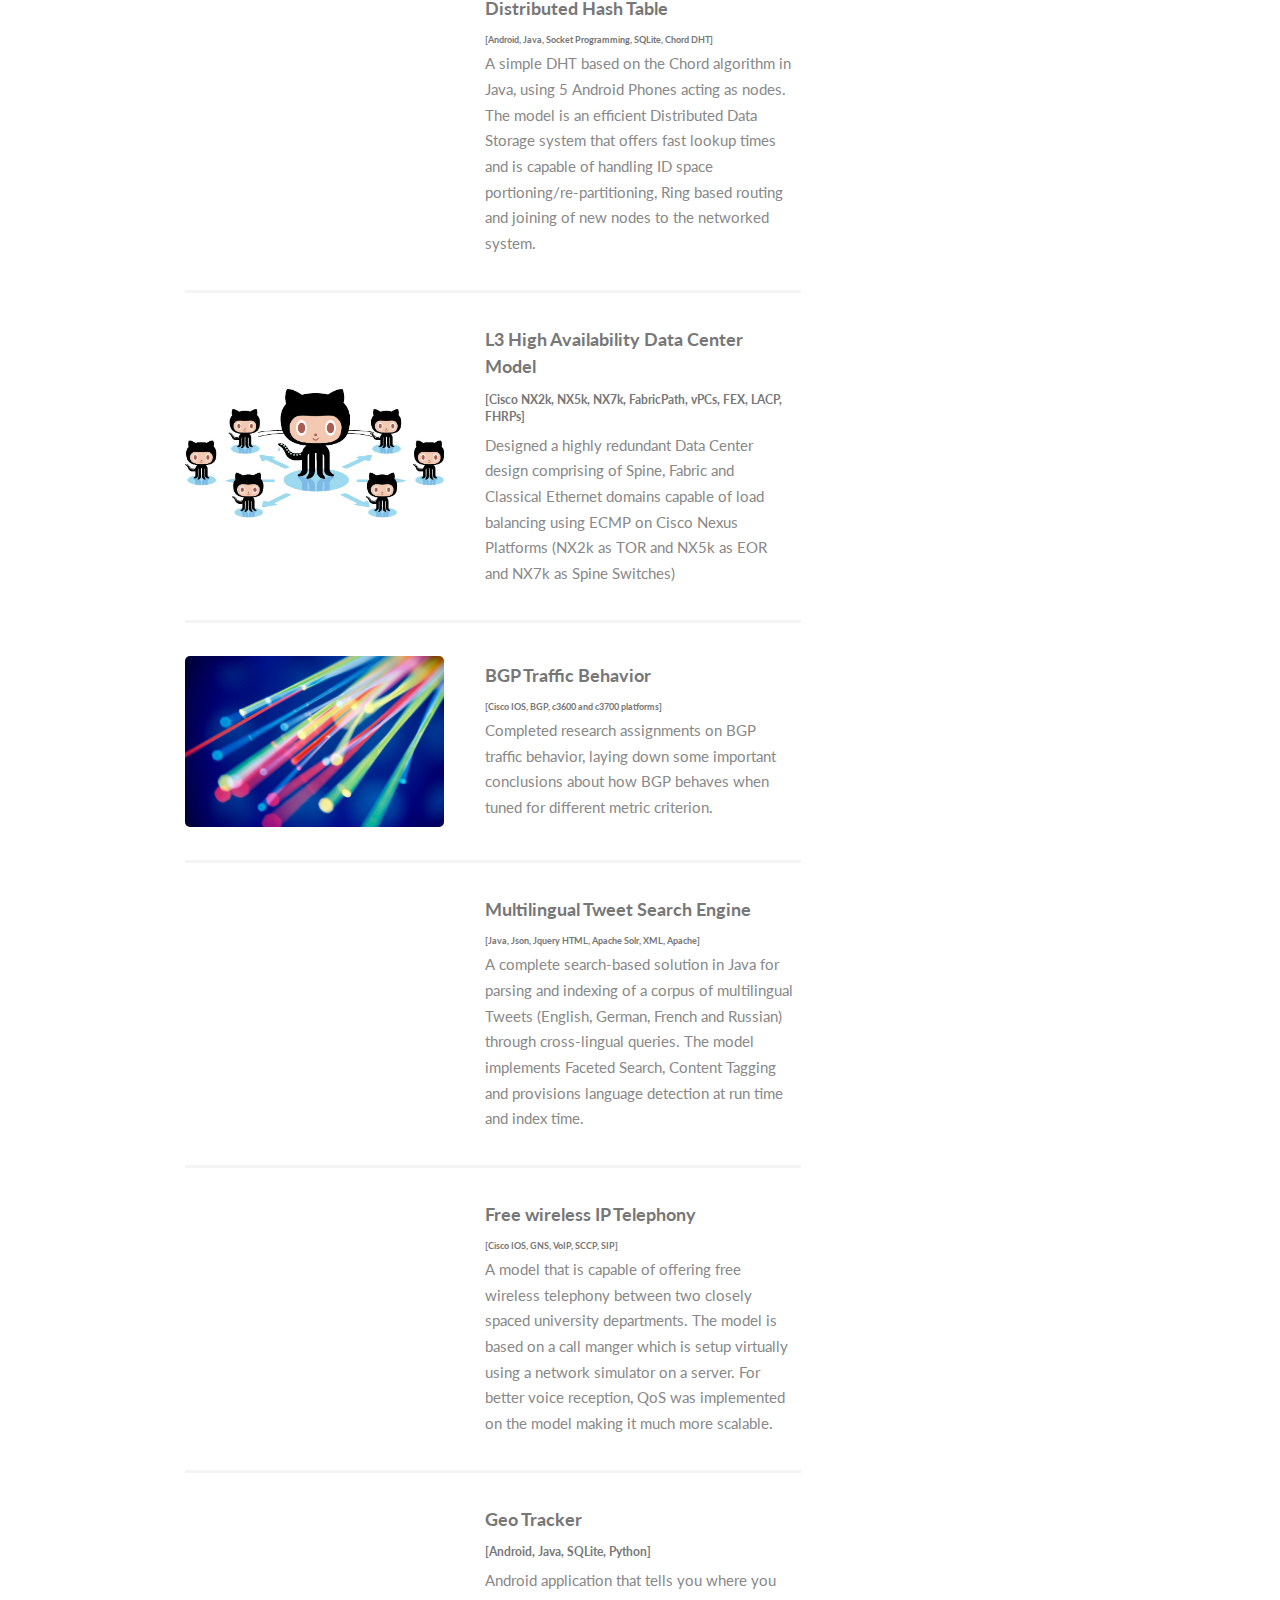
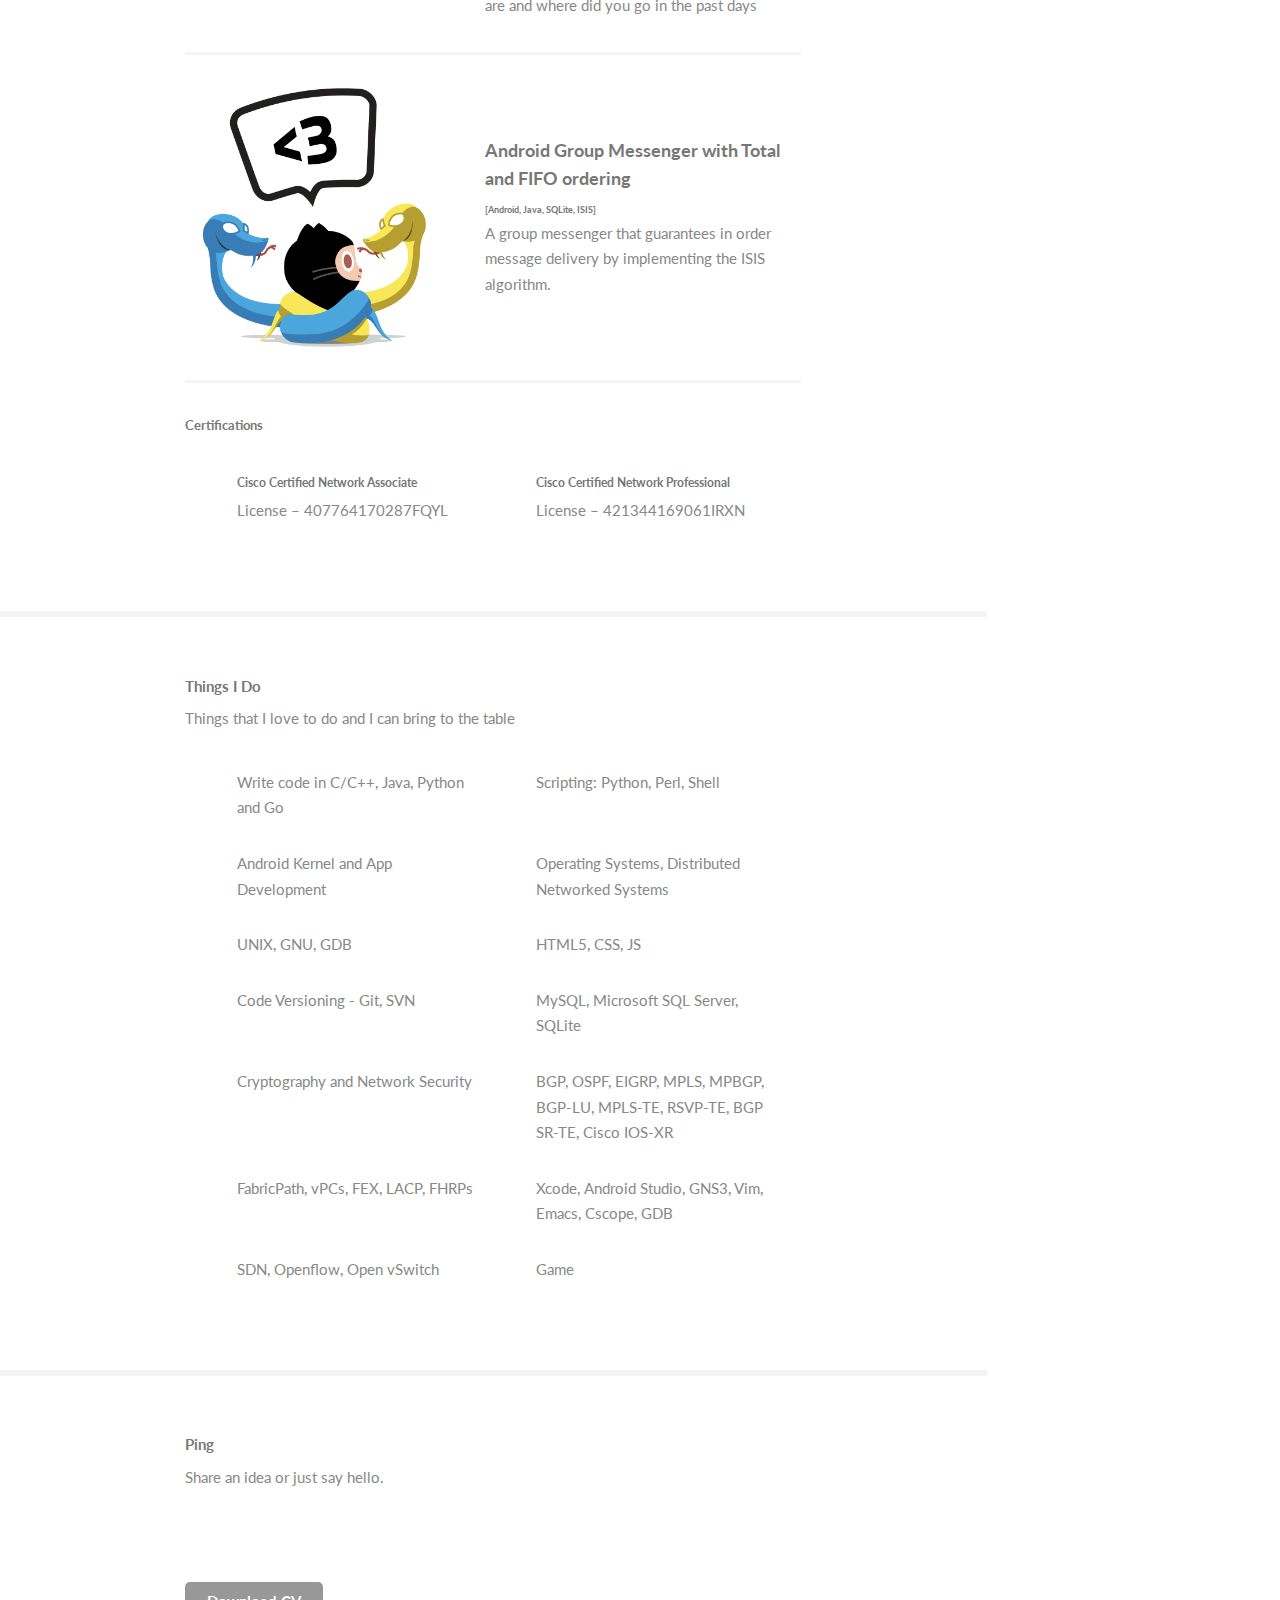
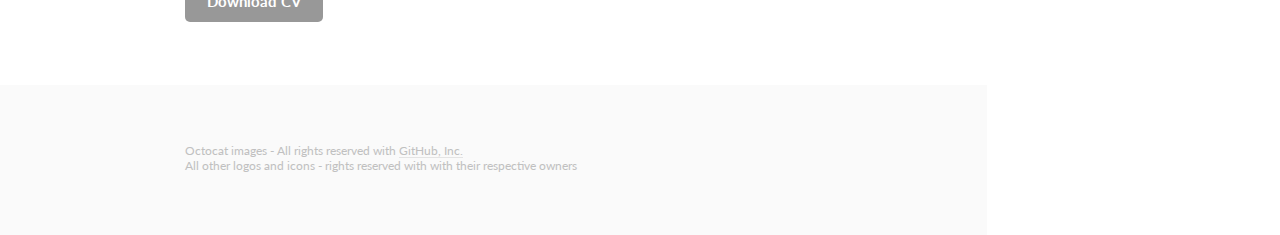
==== commit b5dced98: "garmin - garmin connect (label change)" ====
--- a/index.html
+++ b/index.html
@@ -36,7 +36,9 @@
 					<ul class="icons">
                         <li><a href="https://github.com/gautamgitspace" class="icon fa-github"><span class="label">Github</span></a></li>
                         <li><a href="https://www.linkedin.com/in/gautammm" class="icon fa-linkedin-square"><span class="label">LinkedIn</span></a></li>
-                        <li><a href="https://www.instagram.com/abhishekgautam/" class="icon fa-instagram"><span class="label">Instagram</span>
+                        <li><a href="https://www.instagram.com/abhishekgautam/" class="icon fa-instagram"><span class="label">Instagram</span></a>
+                        <li><a href="https://www.strava.com/athletes/30550656" class="icon fa-bicycle"><span class="label">Strava</span></a>
+                        <li><a href="https://connect.garmin.com/modern/profile/0342d30b-a368-48fc-bdd9-bf9894d44381" class="icon fa-map"><span class="label">Garmin Connect</span></a>    
                         <li><a href="https://www.flickr.com/photos/141665004@N02/" class="icon fa-flickr"><span class="label">Flickr</span></a></li>  </a></li>
 												<li><a href="mailto:agautam2@buffalo.edu" class="icon fa-envelope"><span class="label">Email</span></a></li>
                         <li><a href="https://github.com/gautamgitspace/gautamgitspace.github.io/blob/master/CV_gautam_SUNY_NW_CORE.pdf" class="icon fa-download"><span class="label">Download CV</span></a></li>
@@ -61,7 +63,7 @@
                                     I graduated from the State University of New York at Buffalo in December 2016 (I miss snow).
 									</br>
                                     <br>
-                                    A true wanderer from the land of the Himalayas, I like spending time with mountains and water bodies. I do decent photography, serving the needs of my shutter at least once in a day. I play (PG) and watch basketball in free time. I do not support the Warriors. I am not a Cavs fan either. I'm a Celtic for life ☘️
+                                    A true wanderer from the land of the Himalayas, I like spending time with mountains and water bodies. I serve the needs of my camera shutter at least once in a week. I play (PG) and watch basketball in free time. I do not support the Warriors. I am not a Cavs fan either. I'm a Celtic for life ☘️
                                     <br></br>
                                     If you really wanna ask me something, ask me how a router works.
 								</p>
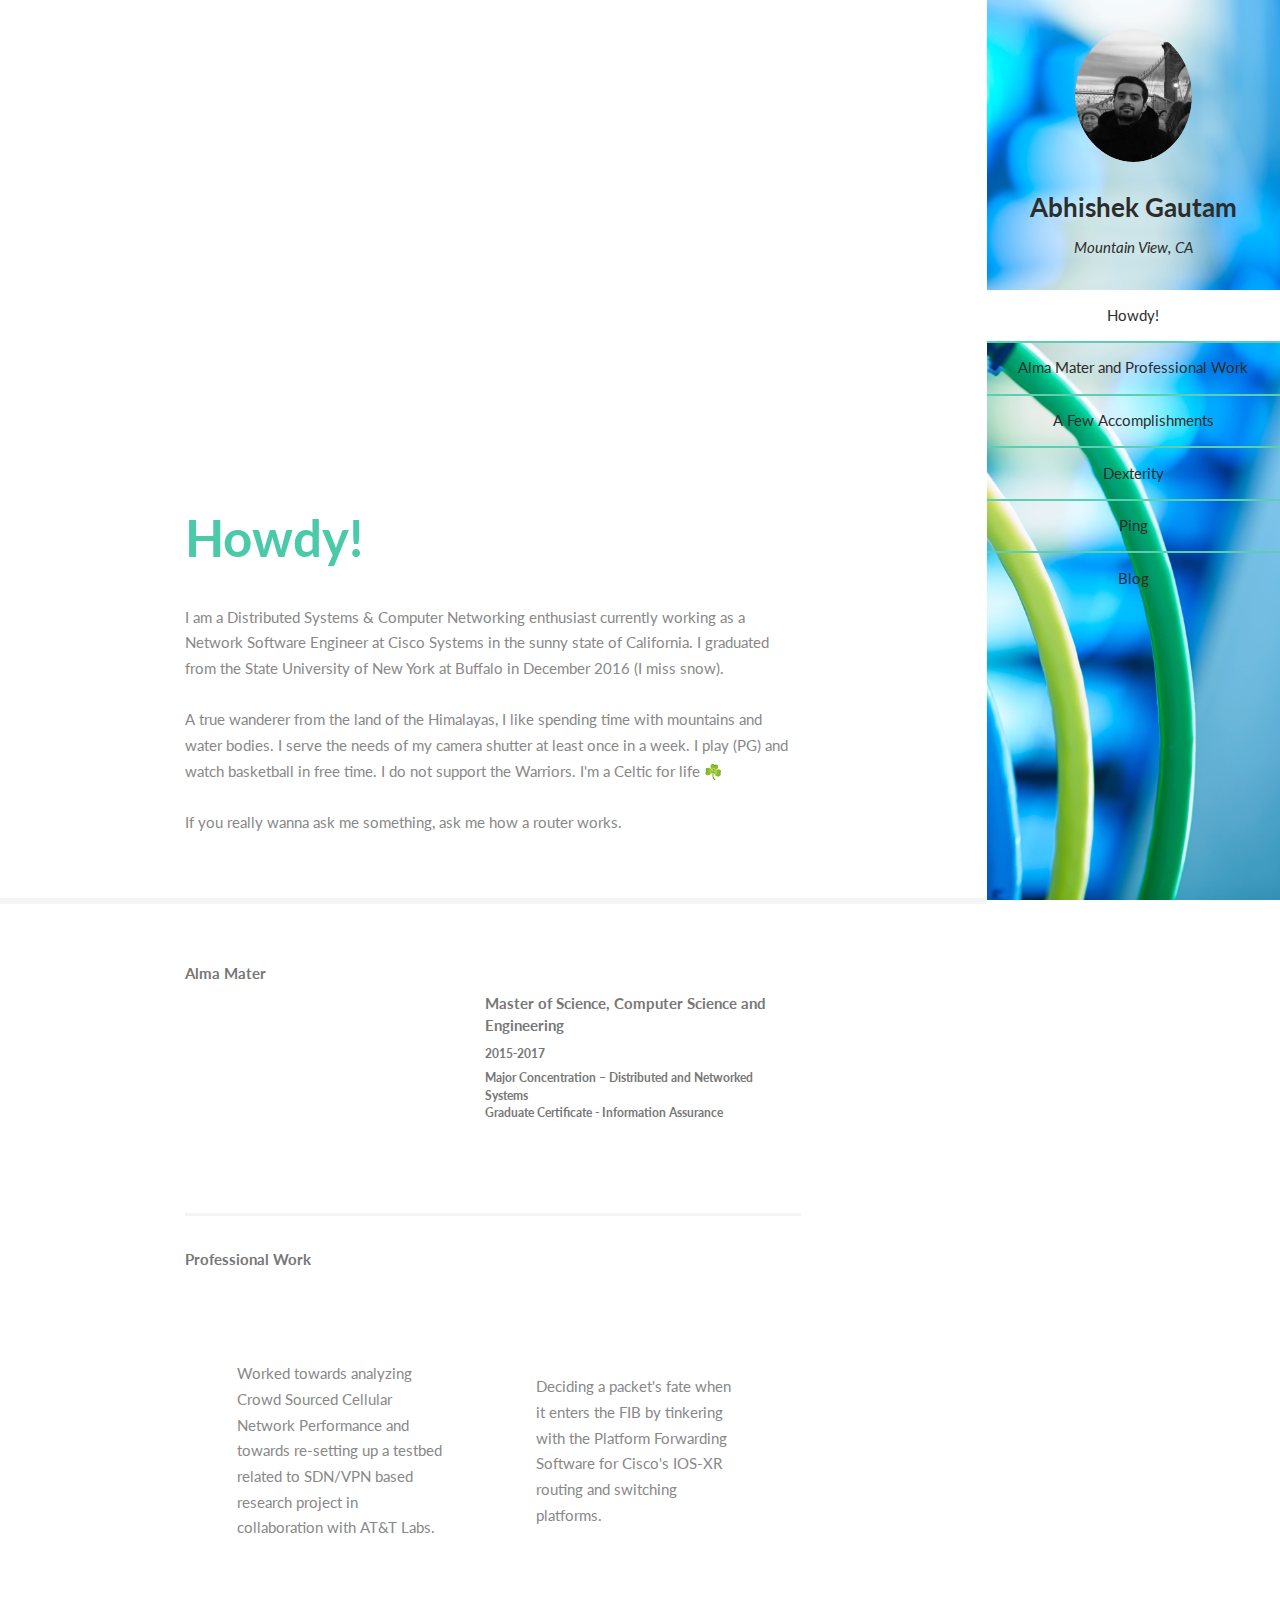
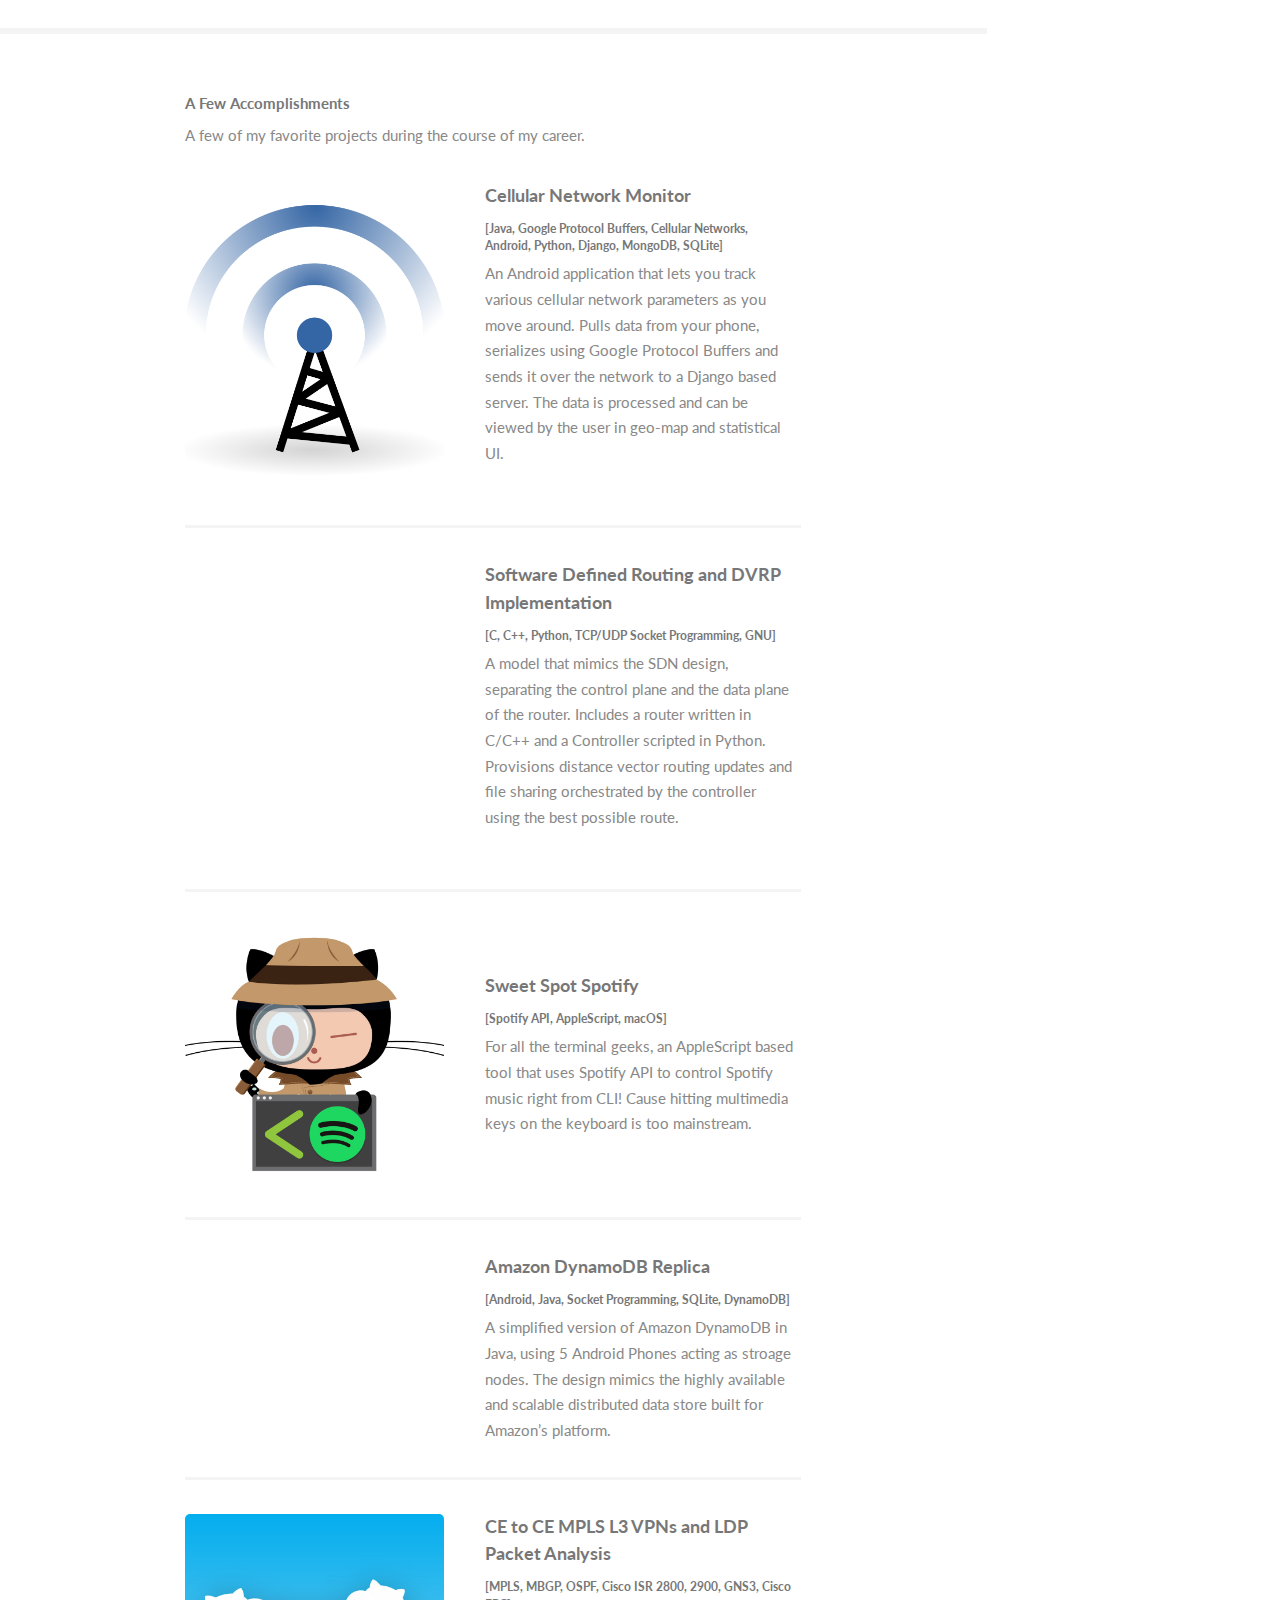
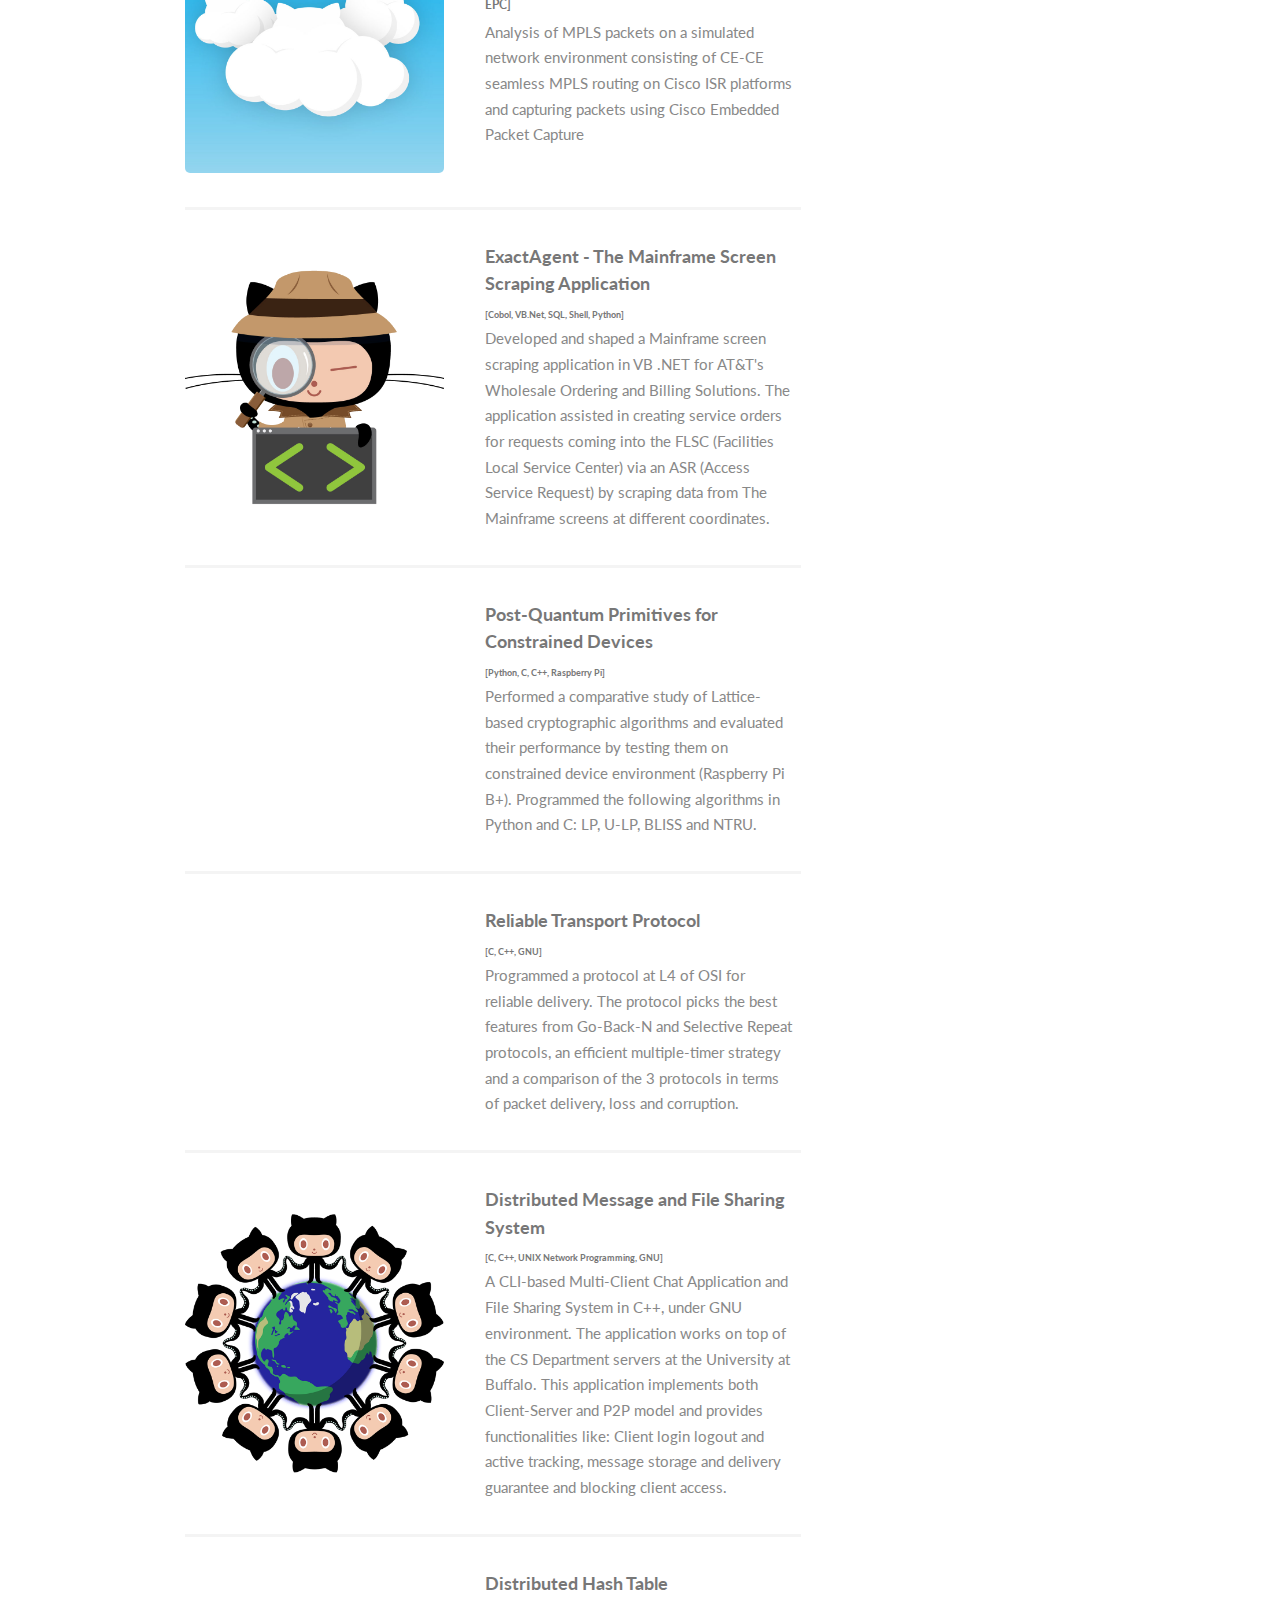
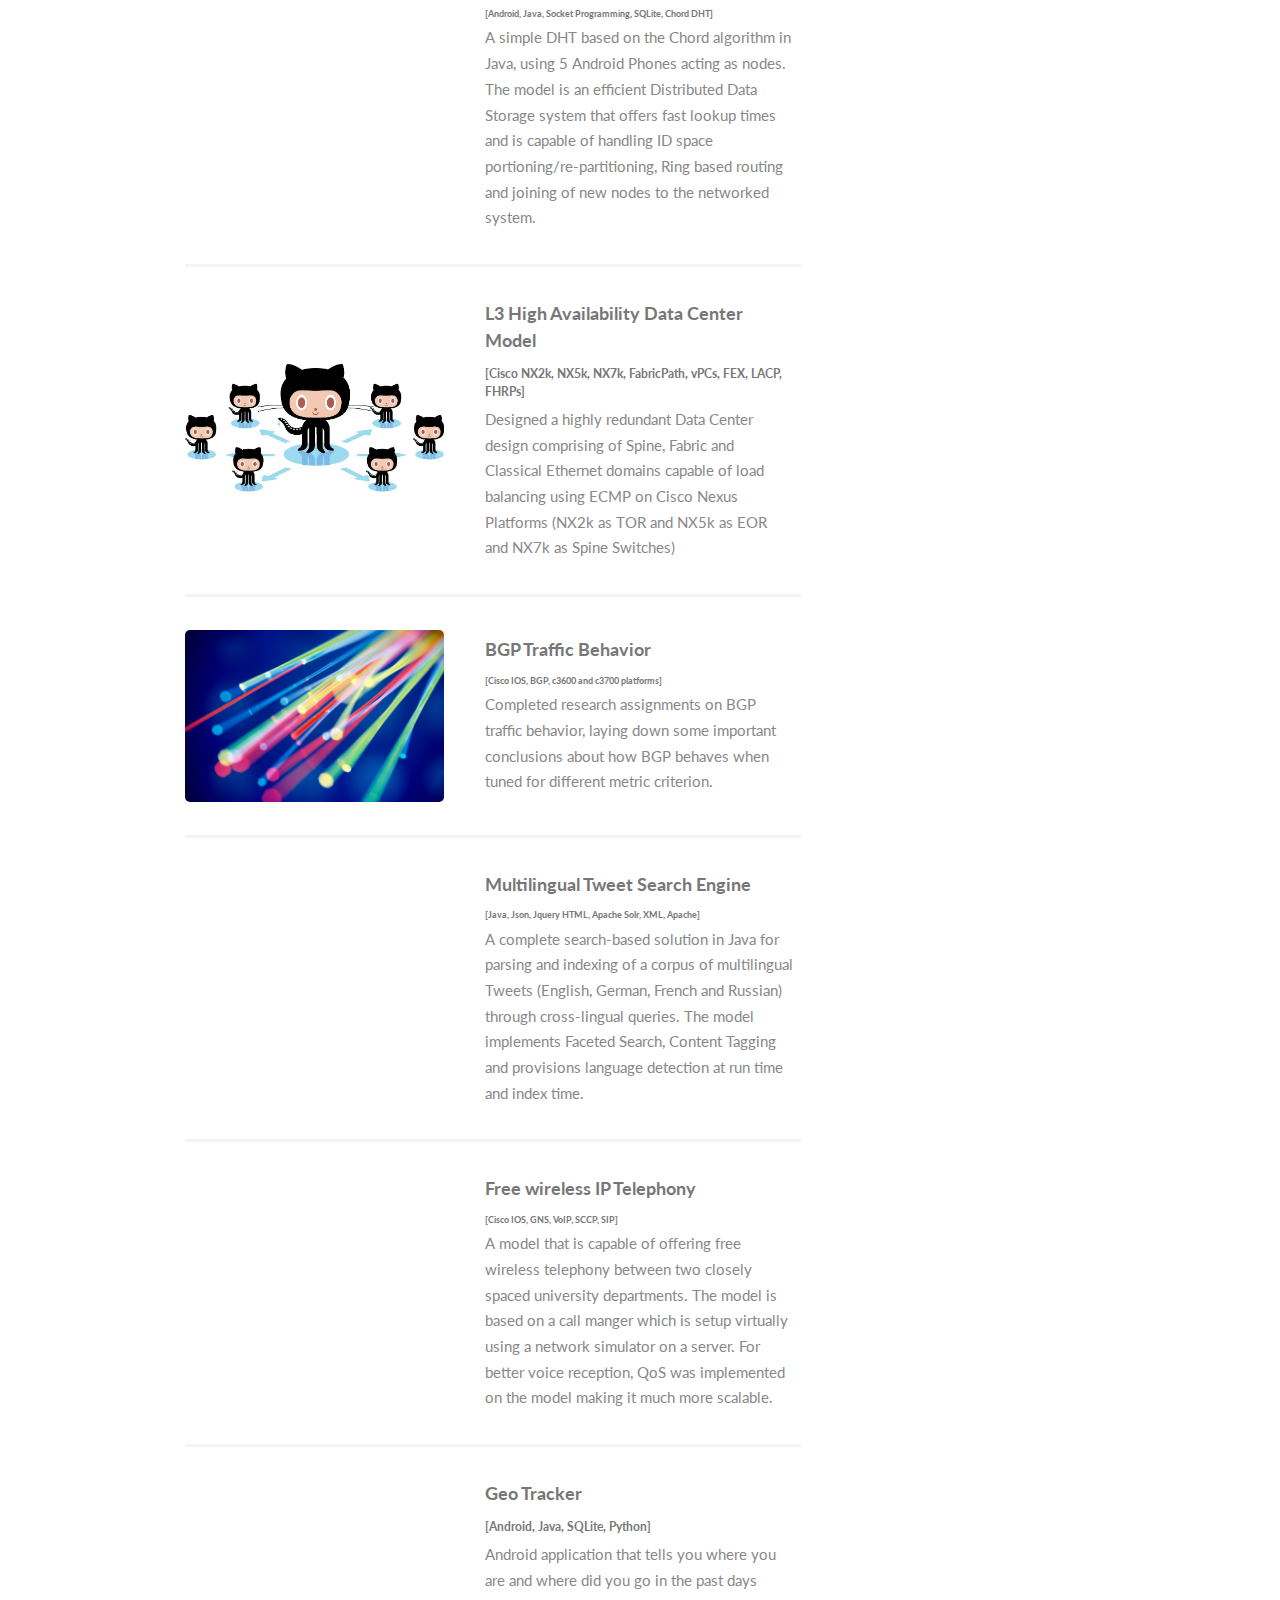
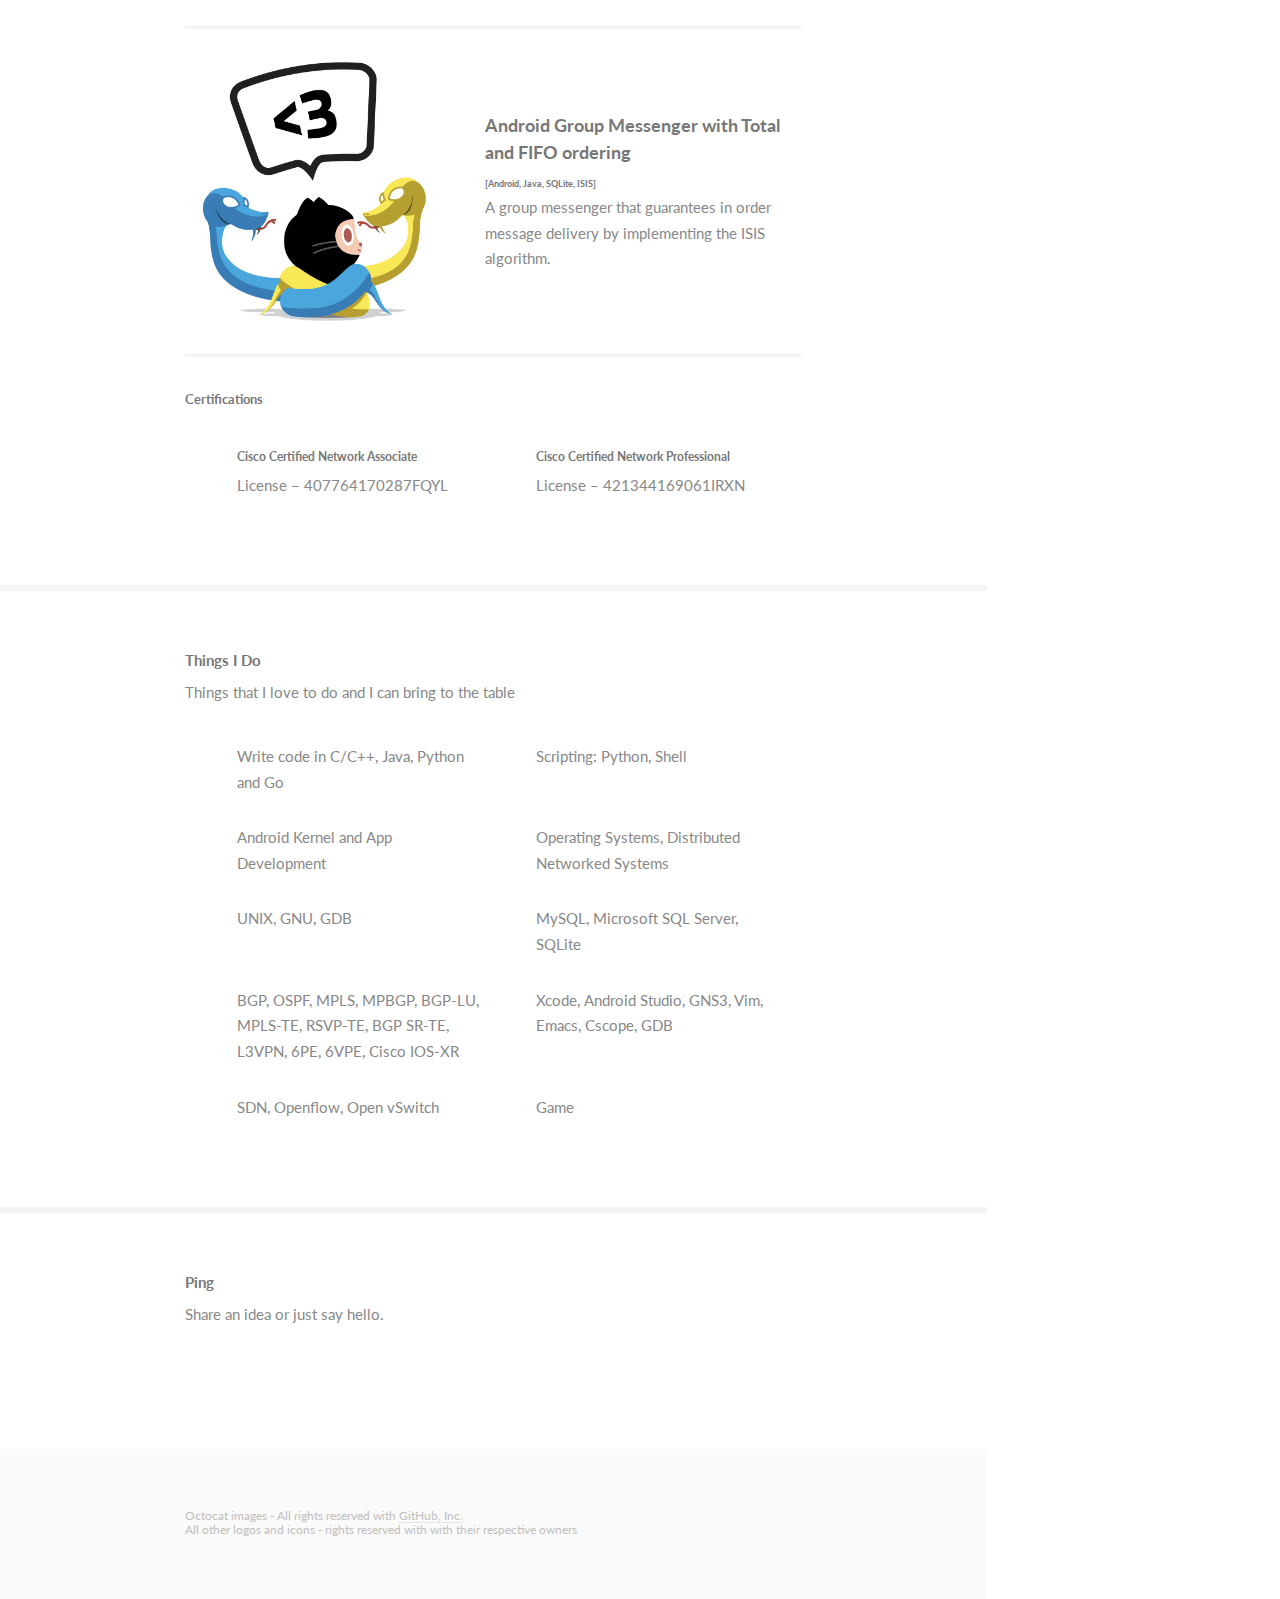
==== commit 24de125e: "pruning" ====
--- a/index.html
+++ b/index.html
@@ -18,9 +18,9 @@
 		<!-- Header -->
 			<section id="header">
 				<header>
-					<span class="image avatar"><img src="images/web_avatar.jpg" alt="" /></span>
+					<span class="image avatar"><img src="images/IMG_7168.jpg" alt="" /></span>
 					<h1 id="logo"><a href="#">Abhishek Gautam</a></h1>
-                    <p>San Jose, CA</p>
+                    <p>Mountain View, CA</p>
 				</header>
 				<nav id="nav">
 					<ul>
@@ -40,9 +40,7 @@
                         <li><a href="https://www.strava.com/athletes/30550656" class="icon fa-bicycle"><span class="label">Strava</span></a>
                         <li><a href="https://connect.garmin.com/modern/profile/0342d30b-a368-48fc-bdd9-bf9894d44381" class="icon fa-map"><span class="label">Garmin Connect</span></a>    
                         <li><a href="https://www.flickr.com/photos/141665004@N02/" class="icon fa-flickr"><span class="label">Flickr</span></a></li>  </a></li>
-												<li><a href="mailto:agautam2@buffalo.edu" class="icon fa-envelope"><span class="label">Email</span></a></li>
-                        <li><a href="https://github.com/gautamgitspace/gautamgitspace.github.io/blob/master/CV_gautam_SUNY_NW_CORE.pdf" class="icon fa-download"><span class="label">Download CV</span></a></li>
-
+				        <li><a href="mailto:agautam2@buffalo.edu" class="icon fa-envelope"><span class="label">Email</span></a></li>
 					</ul>
 				</footer>
 			</section>
@@ -63,7 +61,7 @@
                                     I graduated from the State University of New York at Buffalo in December 2016 (I miss snow).
 									</br>
                                     <br>
-                                    A true wanderer from the land of the Himalayas, I like spending time with mountains and water bodies. I serve the needs of my camera shutter at least once in a week. I play (PG) and watch basketball in free time. I do not support the Warriors. I am not a Cavs fan either. I'm a Celtic for life ☘️
+                                    A true wanderer from the land of the Himalayas, I like spending time with mountains and water bodies. I serve the needs of my camera shutter at least once in a week. I play (PG) and watch basketball in free time. I do not support the Warriors. I'm a Celtic for life ☘️
                                     <br></br>
                                     If you really wanna ask me something, ask me how a router works.
 								</p>
@@ -277,16 +275,12 @@
 									<p>Things that I love to do and I can bring to the table</p>
 									<ul class="feature-icons">
 								        <li class="fa-file-code-o">Write code in C/C++, Java, Python and Go</li>
-                                        <li class="fa-code">Scripting: Python, Perl, Shell</li>
+                                        <li class="fa-code">Scripting: Python, Shell</li>
 								        <li class="fa-android">Android Kernel and App Development</li>
                                         <li class="fa-cubes">Operating Systems, Distributed Networked Systems</li>
                                         <li class="fa-linux">UNIX, GNU, GDB</li>
-								        <li class="fa-html5">HTML5, CSS, JS</li>
-								        <li class="fa-code-fork">Code Versioning - Git, SVN</li>
 								        <li class="fa-database">MySQL, Microsoft SQL Server, SQLite</li>
-                                        <li class="fa-user-secret">Cryptography and Network Security</li>
-                                        <li class="fa-server">BGP, OSPF, EIGRP, MPLS, MPBGP, BGP-LU, MPLS-TE, RSVP-TE, BGP SR-TE, Cisco IOS-XR</li>
-                                        <li class="fa-server">FabricPath, vPCs, FEX, LACP, FHRPs</li>
+                                        <li class="fa-server">BGP, OSPF, MPLS, MPBGP, BGP-LU, MPLS-TE, RSVP-TE, BGP SR-TE, L3VPN, 6PE, 6VPE, Cisco IOS-XR</li>
                                         <li class="fa-gears">Xcode, Android Studio, GNS3, Vim, Emacs, Cscope, GDB</li>
                                         <li class="fa-sitemap">SDN, Openflow, Open vSwitch</li>
 								        <li class="fa-steam">Game</li>
@@ -304,10 +298,11 @@
                         <li><a href="https://github.com/gautamgitspace" class="icon fa-github"><span class="label">Github</span></a></li>
                         <li><a href="https://www.linkedin.com/in/gautammm" class="icon fa-linkedin-square"><span class="label">LinkedIn</span></a></li>
                         <li><a href="https://www.instagram.com/abhishekgautam/" class="icon fa-instagram"><span class="label">Instagram</span></a></li>
+                        <li><a href="https://www.strava.com/athletes/30550656" class="icon fa-bicycle"><span class="label">Strava</span></a></li>
+                        <li><a href="https://connect.garmin.com/modern/profile/0342d30b-a368-48fc-bdd9-bf9894d44381" class="icon fa-map"><span class="label">Garmin Connect</span></a></li>
                         <li><a href="https://www.flickr.com/photos/141665004@N02/" class="icon fa-flickr"><span class="label">Flickr</span></a></li>  <li><a href="mailto:agautam2@buffalo.edu" class="icon fa-envelope"><span class="label">Email</span></a></li>
 					</ul>
-                                    <ul class="actions">
-							<li><a href="https://github.com/gautamgitspace/gautamgitspace.github.io/blob/master/CV_gautam_SUNY_NW_CORE.pdf" target="_blank" class="button">Download CV</a></li>
+                                    <ul class="actions"
 						</ul>
 
 								</div>
--- a/assets/css/main.css
+++ b/assets/css/main.css
@@ -2574,7 +2574,7 @@
 /* One */
 
 	#one:before {
-		background-image: url("../../images/banner_trial2.jpg");
+		background-image: url("../../images/banner2.jpg");
 		background-position: top right;
 		background-repeat: no-repeat;
 		background-size: cover;
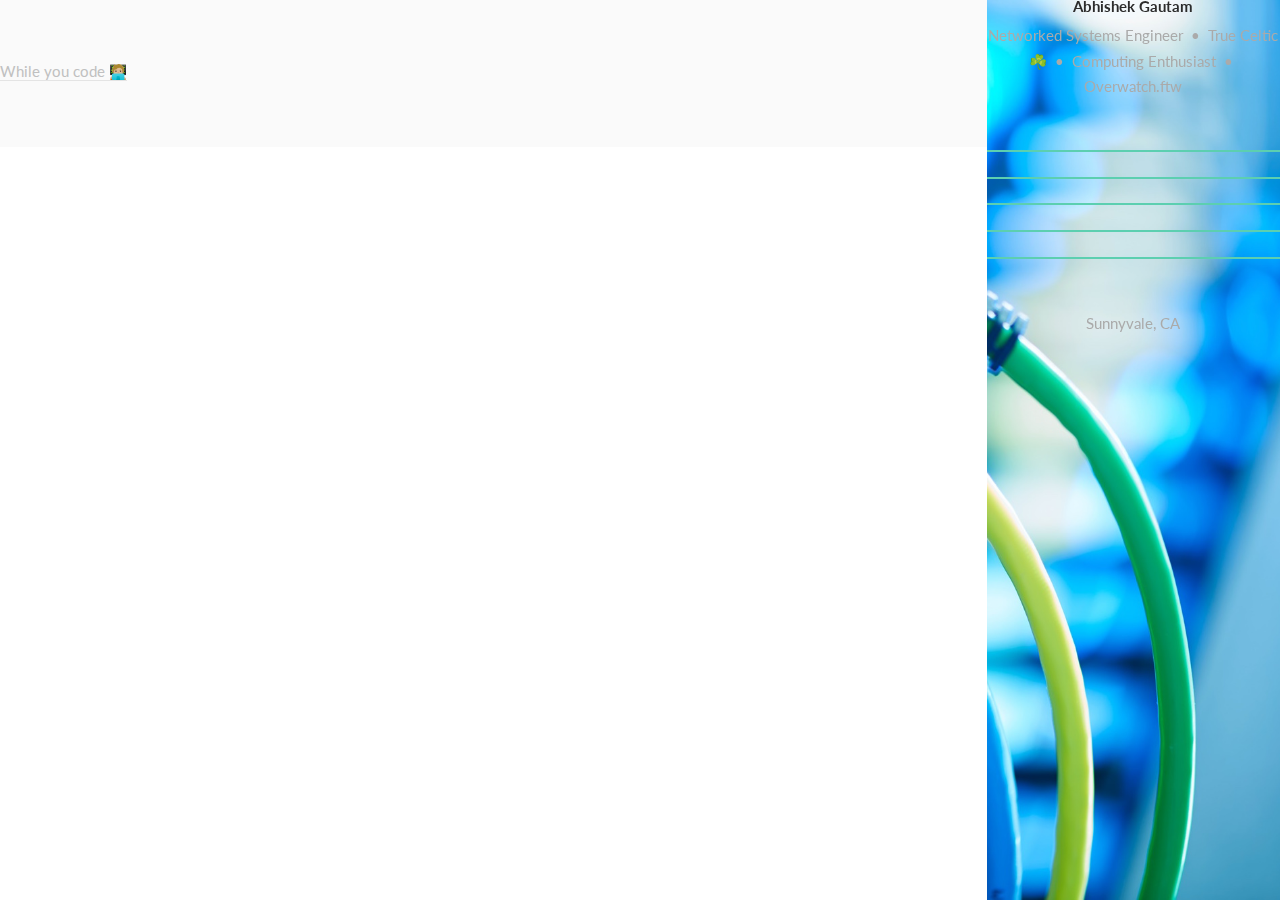
==== commit ad9c8ced: "more : icons, location, playlist" ====
--- a/index.html
+++ b/index.html
@@ -1,335 +1,59 @@
-<!DOCTYPE HTML>
-<!--
-	Read Only by HTML5 UP
-	html5up.net | @ajlkn
-	Free for personal and commercial use under the CCA 3.0 license (html5up.net/license)
--->
-<html>
-	<head>
-		<title>gautamwebspace</title>
-		<meta charset="utf-8" />
-		<meta name="viewport" content="width=device-width, initial-scale=1" />
-		<!--[if lte IE 8]><script src="assets/js/ie/html5shiv.js"></script><![endif]-->
-		<link rel="stylesheet" href="assets/css/main.css" />
-		<!--[if lte IE 8]><link rel="stylesheet" href="assets/css/ie8.css" /><![endif]-->
-	</head>
-	<body>
-
-		<!-- Header -->
-			<section id="header">
-				<header>
-					<span class="image avatar"><img src="images/IMG_7168.jpg" alt="" /></span>
-					<h1 id="logo"><a href="#">Abhishek Gautam</a></h1>
-                    <p>Mountain View, CA</p>
-				</header>
-				<nav id="nav">
-					<ul>
-				        <li><a href="#one" class="active">Howdy!</a></li>
-                        <li><a href="#two">Alma Mater and Professional Work</a></li>
-				        <li><a href="#three">A Few Accomplishments</a></li>
-                        <li><a href="#four">Dexterity</a></li>
-				        <li><a href="#five">Ping</a></li>
-				        <li><a href="gistblog/gautamblogspace.html">Blog</a></li>
-					</ul>
-				</nav>
-				<footer>
-					<ul class="icons">
-                        <li><a href="https://github.com/gautamgitspace" class="icon fa-github"><span class="label">Github</span></a></li>
-                        <li><a href="https://www.linkedin.com/in/gautammm" class="icon fa-linkedin-square"><span class="label">LinkedIn</span></a></li>
-                        <li><a href="https://www.instagram.com/abhishekgautam/" class="icon fa-instagram"><span class="label">Instagram</span></a>
-                        <li><a href="https://www.strava.com/athletes/30550656" class="icon fa-bicycle"><span class="label">Strava</span></a>
-                        <li><a href="https://connect.garmin.com/modern/profile/0342d30b-a368-48fc-bdd9-bf9894d44381" class="icon fa-map"><span class="label">Garmin Connect</span></a>    
-                        <li><a href="https://www.flickr.com/photos/141665004@N02/" class="icon fa-flickr"><span class="label">Flickr</span></a></li>  </a></li>
-				        <li><a href="mailto:agautam2@buffalo.edu" class="icon fa-envelope"><span class="label">Email</span></a></li>
-					</ul>
-				</footer>
-			</section>
-
-		<!-- Wrapper -->
-			<div id="wrapper">
-
-				<!-- Main -->
-					<div id="main">
-
-						<!-- One -->
-							<section id="one">
-								<div class="container">
-									<header class="major">
-                                        <h2>Howdy!</h2>
-									</header>
-									<p>I am a Distributed Systems & Computer Networking enthusiast currently working as a Network Software Engineer at Cisco Systems in the sunny state of California.    
-                                    I graduated from the State University of New York at Buffalo in December 2016 (I miss snow).
-									</br>
-                                    <br>
-                                    A true wanderer from the land of the Himalayas, I like spending time with mountains and water bodies. I serve the needs of my camera shutter at least once in a week. I play (PG) and watch basketball in free time. I do not support the Warriors. I'm a Celtic for life ☘️
-                                    <br></br>
-                                    If you really wanna ask me something, ask me how a router works.
-								</p>
-								</div>
-							</section>
-
-						<!-- Two -->
-                            <section id="two">
-                                <div class="container">
-                                    <header class="major">
-                                        <h3>Alma Mater</h3>
-                                    </header>
-                                    <div class="features">
-										<article>
-											<a href="http://www.cse.buffalo.edu" class="image"><img src="images/UB.jpg" alt="" /></a>
-											<div class="inner">
-												<h3>Master of Science, Computer Science and Engineering</h3>
-                                                <h5>2015-2017</h5>
-                                                <h5>Major Concentration – Distributed and Networked Systems</br>
-                                                Graduate Certificate - Information Assurance
-                              		            </h5>
-												</br></br>
-											</div>
-										</article>
-                                    <article>
-                                    <div class="container">
-                                        <header class="major">
-
-									<ul class="feature-icons">
-                                        <h3>Professional Work</h3>
-                                        <br></br>
-                                        <li class="image"><img src="images/UB2.jpg" alt="" /><br>
-                                        Worked towards analyzing Crowd Sourced Cellular Network Performance and
-								        towards re-setting up a testbed related to SDN/VPN based research project in collaboration with AT&T Labs.
-                                        </li>
-                                        <li class="image"><img src="images/cisco_logo.jpg" alt="" /> </br>
-                                        Deciding a packet's fate when it enters the FIB by tinkering with the Platform Forwarding Software for Cisco's IOS-XR routing and switching platforms.
-									</ul>
-								    </div>
-                                    </article>
-
-									</div>
-                                </div>
-                            </section>
-                        <!-- Three -->
-                            <section id="three">
-								<div class="container">
-									<h3>A Few Accomplishments</h3>
-									<p>A few of my favorite projects during the course of my career.</p>
-									<div class="features">
-                                        <article>
-											<a href="https://github.com/gautamgitspace/CellularNetworkMonitor" class="image"><img src="images/celnetmon.jpg" alt="" /></a>
-											<div class="inner">
-												<h2>Cellular Network Monitor</h2>
-                                                <h5>[Java, Google Protocol Buffers, Cellular Networks, Android, Python, Django, MongoDB, SQLite]</h5>
-												<p>An Android application that lets you track various cellular network parameters as you move around. Pulls data from your phone, serializes using Google Protocol Buffers and sends it over the network to a Django based server. The data is processed and can be viewed by the user in geo-map and statistical UI.<br><br>
-												</p>
-											</div>
-										</article>
-										<article>
-											<a href="https://github.com/gautamgitspace/Software-Defined-Routing" class="image"><img src="images/sdn.jpg" alt="" /></a>
-											<div class="inner">
-												<h2>Software Defined Routing and DVRP Implementation</h2>
-													<h5>[C, C++, Python, TCP/UDP Socket Programming, GNU]</h5>
-													<p>A model that mimics the SDN design, separating the control plane and the data plane of the router. Includes a router written in C/C++ and a Controller scripted in Python. Provisions distance vector routing updates and file sharing orchestrated by the controller using the best possible route.<br><br>
-												    </p>
-													</div>
-								        </article>
-                                        <article>
-											     <a href="https://github.com/gautamgitspace/Sweet-Spot-Spotify" class="image"><img src="images/inspectocat_spot.jpg" alt="" /></a>
-											     <div class="inner">
-												    <h2>Sweet Spot Spotify</h2>
-                                                    <h5>[Spotify API, AppleScript, macOS]</h5>
-												    <p>For all the terminal geeks, an AppleScript based tool that uses Spotify API to control Spotify music right from CLI! Cause hitting multimedia keys on the keyboard is too mainstream.</p>
-											     </div>
-								        </article>
-								        <article>
-												<a href="https://github.com/gautamgitspace/Amazon-Dynamo" class="image"><img src="images/amzdynamodb.jpg" alt="" /></a>
-												<div class="inner">
-												    <h2>Amazon DynamoDB Replica</h2>
-		                                              <h5>[Android, Java, Socket Programming, SQLite, DynamoDB]</h5>
-												        <p>A simplified version of Amazon DynamoDB in Java, using 5 Android Phones acting as stroage nodes. The design mimics the highly available and scalable distributed data store built for Amazon’s platform.</p>
-												</div>
-												</article>
-								        <article>
-												<a href="#" class="image"><img src="images/cloud.jpg" alt="" /></a>
-												<div class="inner">
-												    <h2>CE to CE MPLS L3 VPNs and LDP Packet Analysis</h2>
-												        <h5>[MPLS, MBGP, OSPF, Cisco ISR 2800, 2900, GNS3, Cisco EPC]</h5>
-												            <p>Analysis of MPLS packets on a simulated network environment consisting of CE-CE seamless MPLS routing on Cisco ISR platforms and capturing packets using Cisco Embedded Packet Capture<br><br>
-								                            </p>
-												</div>
-								        </article>
-                                        <article>
-												<a href="#" class="image"><img src="images/inspectocat.jpg" alt="" /></a>
-												<div class="inner">
-												    <h2>ExactAgent - The Mainframe Screen Scraping Application</h2>
-												        <h6>[Cobol, VB.Net, SQL, Shell, Python]</h6>
-                                                    <p>Developed and shaped a Mainframe screen scraping application in VB .NET for AT&T's Wholesale Ordering and Billing Solutions. The application assisted in creating service orders for requests coming into the FLSC (Facilities Local Service Center) via an ASR (Access Service Request) by scraping data from The Mainframe screens at different coordinates.
-                                                    </p>
-                                                </div>
-								        </article>
-                                        <article>
-                                                <a href="https://github.com/gautamgitspace/Post-Quantum-Security-Algorithms/blob/master/PostQuantumPrimitives.pdf" class="image"><img src="images/crypto.jpg" alt="" /></a>
-								                <div class="inner">
-												    <h2>Post-Quantum Primitives for Constrained Devices</h2>
-												        <h6>[Python, C, C++, Raspberry Pi]</h6>
-												            <p>Performed a comparative study of Lattice-based cryptographic algorithms and evaluated their performance by testing them on constrained device environment (Raspberry Pi B+). Programmed the following algorithms in Python and C: LP, U-LP, BLISS and NTRU.
-                                                            </p>
-                                                </div>
-								        </article>
-								        <article>
-												<a href="https://github.com/gautamgitspace/Reliable-Data-Transfer-Protocol-" class="image"><img src="images/tcp.jpg" alt="" /></a>
-												<div class="inner">
-												    <h2>Reliable Transport Protocol </h2>
-												        <h6>[C, C++, GNU]</h6>
-												            <p>Programmed a protocol at L4 of OSI for reliable delivery. The protocol picks the best features from Go-Back-N and Selective Repeat protocols, an efficient multiple-timer strategy and a comparison of the 3 protocols in terms of packet delivery, loss and corruption.
-                                                            </p>
-												</div>
-								        </article>
-								        <article>
-												<a href="https://github.com/gautamgitspace/Distributed-Message-and-File-Sharing-System" class="image"><img src="images/distributed.jpg" alt="" /></a>
-												<div class="inner">
-												    <h2>Distributed Message and File Sharing System</h2>
-												        <h6>[C, C++, UNIX Network Programming, GNU]</h6>
-																<p>A CLI-based Multi-Client Chat Application and File Sharing System in C++, under GNU environment. The application works on top of the CS Department servers at the University at Buffalo. This application implements both Client-Server and P2P model and provides functionalities like: Client login logout and active tracking, message storage and delivery guarantee and blocking client access.
-                                                                </p>
-												</div>
-								        </article>
-								        <article>
-												<a href="https://github.com/gautamgitspace/Distributed-Hash-Table" class="image"><img src="images/dht.jpg" alt="" /></a>
-												<div class="inner">
-												    <h2>Distributed Hash Table</h2>
-		                                                <h6>[Android, Java, Socket Programming, SQLite, Chord DHT]</h6>
-                                                            <p>A simple DHT based on the Chord algorithm in Java, using 5 Android Phones acting as nodes. The model is an efficient Distributed Data Storage system that offers fast lookup times and is capable of handling ID space portioning/re-partitioning, Ring based routing and joining of new nodes to the networked system.
-                                                            </p>
-								                </div>
-								        </article>
-								        <article>
-								                <a href="#" class="image"><img src="images/gitsharing.jpg" alt="" /></a>
-								                <div class="inner">
-								                    <h2>L3 High Availability Data Center Model</h2>
-												        <h5>[Cisco NX2k, NX5k, NX7k, FabricPath, vPCs, FEX, LACP, FHRPs]</h5>
-																<p>Designed a highly redundant Data Center design comprising of Spine, Fabric and Classical Ethernet domains capable of load balancing using ECMP on Cisco Nexus Platforms (NX2k as TOR and NX5k as EOR and NX7k as Spine Switches)
-                                                                </p>
-												</div>
-								        </article>
-								        <article>
-												<a href="#" class="image"><img src="images/bgptraffic.jpg" alt="" /></a>
-												<div class="inner">
-												    <h2>BGP Traffic Behavior</h2>
-												        <h6>[Cisco IOS, BGP, c3600 and c3700 platforms]</h6>
-																<p>Completed research assignments on BGP traffic behavior, laying down some important conclusions about how BGP behaves when tuned for different metric criterion.
-                                                                </p>
-												</div>
-								        </article>
-                                        <article>
-											<a href="https://github.com/gautamgitspace/Multilingual-Tweet-Search-Engine" class="image"><img src="images/twitter.jpg" alt="" /></a>
-											<div class="inner">
-												<h2>Multilingual Tweet Search Engine</h2>
-                                                <h6>[Java, Json, Jquery HTML, Apache Solr, XML, Apache]</h6>
-												<p>A complete search-based solution in Java for parsing and indexing of a corpus of multilingual Tweets (English, German, French and Russian) through cross-lingual queries. The model implements Faceted Search, Content Tagging and provisions language detection at run time and index time.</p>
-											</div>
-										</article>
-                                        <article>
-											<a href="#" class="image"><img src="images/free.jpg" alt="" /></a>
-											<div class="inner">
-												<h2>Free wireless IP Telephony</h2>
-                                                <h6>[Cisco IOS, GNS, VoIP, SCCP, SIP]</h6>
-												<p>A model that is capable of offering free wireless telephony between two closely spaced university departments. The model is based on a call manger which is setup virtually using a network simulator on a server. For better voice reception, QoS was implemented on the model making it much more scalable.</p>
-											</div>
-										</article>
-										<article>
-											<a href="https://github.com/gautamgitspace/Geo-Tracker" class="image"><img src="images/geotracker.jpg" alt="" /></a>
-											<div class="inner">
-												<h2>Geo Tracker</h2>
-												<h5>[Android, Java, SQLite, Python]</h5>
-												<p>Android application that tells you where you are and where did you go in the past days</p>
-											</div>
-										</article>
-                                        <article>
-											<a href="https://github.com/gautamgitspace/Group-Messenger" class="image"><img src="images/pythocat.jpg" alt="" /></a>
-											<div class="inner">
-												<h2>Android Group Messenger with Total and FIFO ordering</h2>
-                                                <h6>[Android, Java, SQLite, ISIS]</h6>
-												<p>A group messenger that guarantees in order message delivery by implementing the ISIS algorithm.</p>
-											</div>
-										</article>
-                                        <article>
-                                            <div class="container">
-
-									<ul class="feature-icons">
-								        <h4>Certifications</h4>
-                                        <li><a href="https://www.youracclaim.com/badges/87ad78d5-b0a4-49ce-a0d9-65f7d56be031" class="image"><img src="images/ccnar&s.jpg" alt="" /></a>
-								        <h5>Cisco Certified Network Associate</h5>
-                                        License – 407764170287FQYL
-                                        </li>
-                                        <li><a href="https://www.youracclaim.com/badges/2b0b55d9-6d4a-4e66-8901-06d92066620b" class="image"><img src="images/ccnpr&s.jpg" alt="" /></a>
-                                        <h5>Cisco Certified Network Professional</h5>
-                                        License – 421344169061IRXN
-                                        </li>
-									</div>
-								</div>
-							</section>
-
-                        <!-- Four -->
-
-							<section id="four">
-								<div class="container">
-									<h3>Things I Do</h3>
-									<p>Things that I love to do and I can bring to the table</p>
-									<ul class="feature-icons">
-								        <li class="fa-file-code-o">Write code in C/C++, Java, Python and Go</li>
-                                        <li class="fa-code">Scripting: Python, Shell</li>
-								        <li class="fa-android">Android Kernel and App Development</li>
-                                        <li class="fa-cubes">Operating Systems, Distributed Networked Systems</li>
-                                        <li class="fa-linux">UNIX, GNU, GDB</li>
-								        <li class="fa-database">MySQL, Microsoft SQL Server, SQLite</li>
-                                        <li class="fa-server">BGP, OSPF, MPLS, MPBGP, BGP-LU, MPLS-TE, RSVP-TE, BGP SR-TE, L3VPN, 6PE, 6VPE, Cisco IOS-XR</li>
-                                        <li class="fa-gears">Xcode, Android Studio, GNS3, Vim, Emacs, Cscope, GDB</li>
-                                        <li class="fa-sitemap">SDN, Openflow, Open vSwitch</li>
-								        <li class="fa-steam">Game</li>
-									</ul>
-								</div>
-							</section>
-
-
-						<!-- Five -->
-							<section id="five">
-								<div class="container">
-									<h3>Ping</h3>
-									<p>Share an idea or just say hello.</p>
-										<ul class="icons">
-                        <li><a href="https://github.com/gautamgitspace" class="icon fa-github"><span class="label">Github</span></a></li>
-                        <li><a href="https://www.linkedin.com/in/gautammm" class="icon fa-linkedin-square"><span class="label">LinkedIn</span></a></li>
-                        <li><a href="https://www.instagram.com/abhishekgautam/" class="icon fa-instagram"><span class="label">Instagram</span></a></li>
-                        <li><a href="https://www.strava.com/athletes/30550656" class="icon fa-bicycle"><span class="label">Strava</span></a></li>
-                        <li><a href="https://connect.garmin.com/modern/profile/0342d30b-a368-48fc-bdd9-bf9894d44381" class="icon fa-map"><span class="label">Garmin Connect</span></a></li>
-                        <li><a href="https://www.flickr.com/photos/141665004@N02/" class="icon fa-flickr"><span class="label">Flickr</span></a></li>  <li><a href="mailto:agautam2@buffalo.edu" class="icon fa-envelope"><span class="label">Email</span></a></li>
-					</ul>
-                                    <ul class="actions"
-						</ul>
-
-								</div>
-							</section>
-
-					</div>
-
-				<!-- Footer -->
-					<section id="footer">
-						<div class="container">
-							<ul class="copyright">
-								<li>Octocat images - All rights reserved with <a href="https://github.com/home">GitHub, Inc.</a><br>
-                                All other logos and icons - rights reserved with with their respective owners</li>
-							</ul>
-						</div>
-					</section>
-
-			</div>
-
-		<!-- Scripts -->
-			<script src="assets/js/jquery.min.js"></script>
-			<script src="assets/js/jquery.scrollzer.min.js"></script>
-			<script src="assets/js/jquery.scrolly.min.js"></script>
-			<script src="assets/js/skel.min.js"></script>
-			<script src="assets/js/util.js"></script>
-			<!--[if lte IE 8]><script src="assets/js/ie/respond.min.js"></script><![endif]-->
-			<script src="assets/js/main.js"></script>
-
-	</body>
-</html>
+<!DOCTYPE HTML>
+<!--
+	Aerial by HTML5 UP
+	html5up.net | @ajlkn
+	Free for personal and commercial use under the CCA 3.0 license (html5up.net/license)
+-->
+<html>
+	<head>
+		<title>Welcome!</title>
+		<meta charset="utf-8" />
+		<meta name="viewport" content="width=device-width, initial-scale=1, user-scalable=no" />
+		<link rel="stylesheet" href="assets/css/main.css" />
+		<noscript><link rel="stylesheet" href="assets/css/noscript.css" /></noscript>
+	</head>
+	<body class="is-preload">
+		<div id="wrapper">
+			<div id="bg"></div>
+			<div id="overlay"></div>
+			<div id="main">
+
+				<!-- Header -->
+					<header id="header">
+						<h1>Abhishek Gautam</h1>
+						<p>Networked Systems Engineer &nbsp;&bull;&nbsp; True Celtic ☘️ &nbsp;&bull;&nbsp;  Computing Enthusiast &nbsp;&bull;&nbsp; Overwatch.ftw </p>
+						<nav>
+							<ul>
+                                <li><a href="https://github.com/gautamgitspace" class="icon brands fa-github"><span class="label">Github</span></a></li>
+                                
+                                <li><a href="https://www.linkedin.com/in/gautammm" class="icon brands fa-linkedin"><span class="label">LinkedIn</span></a>
+                                
+								<li><a href="https://twitter.com/gautamabhishek_" class="icon brands fa-twitter"><span class="label">Twitter</span></a></li>
+                                                               
+                                <li><a href="https://www.twitch.tv/mcmxcfg" class="icon brands fa-twitch"><span class="label">Watch me play live!</span></a></li>
+                                
+                                <li><a href="https://www.strava.com/athletes/30550656" class="icon brands fa-strava"><span class="label">Do you Emonda?</span></a></li>
+                                
+                                <li><a href="mailto:agautam2@buffalo.edu" class="icon solid fa-envelope"><span class="label">Email</span></a></li>
+ 
+							</ul>
+						</nav>
+                        
+                        <p> <i class="fa fa-location-arrow s-pin"style="font-size:18px;color: saddlebrown"></i><br> Sunnyvale, CA </p>
+					</header>
+
+				<!-- Footer -->
+					<footer id="footer">
+                        <p><a href="https://open.spotify.com/playlist/4YbU5qt8RGUS4qOwAlJ2Di?si=oYmx70-YQQehLpmAP57cKw">While you code 🧑🏼‍💻</a></p>
+<!--						<span class="copyright">&copy; Untitled. Design: <a href="http://html5up.net">HTML5 UP</a>.</span>-->
+					</footer>
+
+			</div>
+		</div>
+		<script>
+			window.onload = function() { document.body.classList.remove('is-preload'); }
+			window.ontouchmove = function() { return false; }
+			window.onorientationchange = function() { document.body.scrollTop = 0; }
+		</script>
+	</body>
+</html>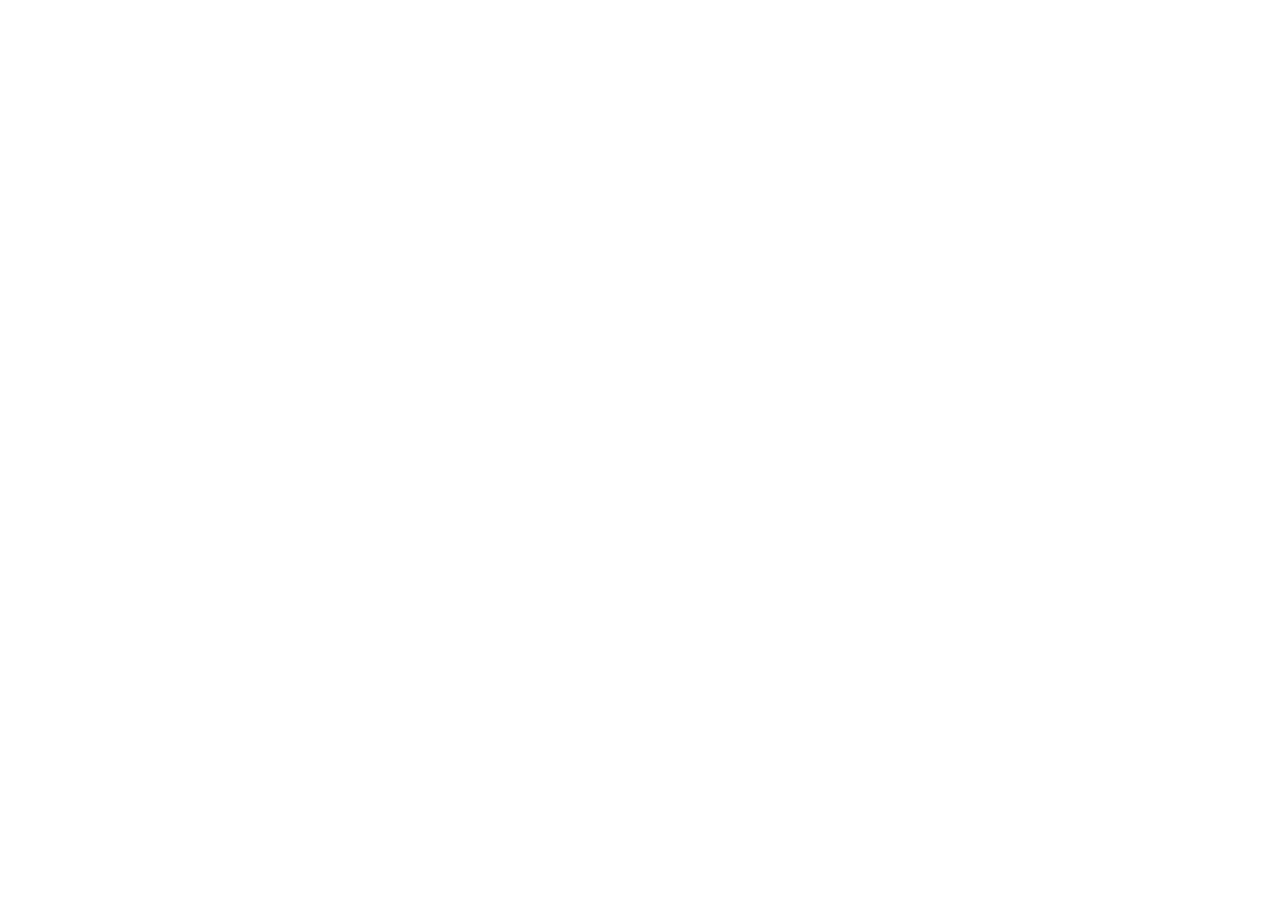
==== commit dff17781: "Update index.html" ====
--- a/index.html
+++ b/index.html
@@ -21,14 +21,14 @@
 				<!-- Header -->
 					<header id="header">
 						<h1>Abhishek Gautam</h1>
-						<p>Networked Systems Engineer &nbsp;&bull;&nbsp; True Celtic ☘️ &nbsp;&bull;&nbsp;  Computing Enthusiast &nbsp;&bull;&nbsp; Overwatch.ftw </p>
+						<p>Network Software Engineer &nbsp;&bull;&nbsp; Computing Enthusiast &nbsp;&bull;&nbsp; Overwatch.ftw &nbsp;&bull;&nbsp; True Celtic ☘️  </p>
 						<nav>
 							<ul>
                                 <li><a href="https://github.com/gautamgitspace" class="icon brands fa-github"><span class="label">Github</span></a></li>
                                 
                                 <li><a href="https://www.linkedin.com/in/gautammm" class="icon brands fa-linkedin"><span class="label">LinkedIn</span></a>
                                 
-								<li><a href="https://twitter.com/gautamabhishek_" class="icon brands fa-twitter"><span class="label">Twitter</span></a></li>
+								<li><a href="https://twitter.com/freeborn" class="icon brands fa-twitter"><span class="label">Twitter</span></a></li>
                                                                
                                 <li><a href="https://www.twitch.tv/mcmxcfg" class="icon brands fa-twitch"><span class="label">Watch me play live!</span></a></li>
                                 
@@ -39,7 +39,7 @@
 							</ul>
 						</nav>
                         
-                        <p> <i class="fa fa-location-arrow s-pin"style="font-size:18px;color: saddlebrown"></i><br> Sunnyvale, CA </p>
+                        <p> <i class="fa fa-map-marker"style="font-size:18px;color: saddlebrown"></i><br> Sunnyvale, CA </p>
 					</header>
 
 				<!-- Footer -->
@@ -56,4 +56,4 @@
 			window.onorientationchange = function() { document.body.scrollTop = 0; }
 		</script>
 	</body>
-</html>+</html>
--- a/assets/css/main.css
+++ b/assets/css/main.css
@@ -1,3065 +1,1081 @@
-@import url("font-awesome.min.css");
-@import url("http://fonts.googleapis.com/css?family=Lato:400,400italic,700,700italic|Source+Code+Pro:400");
+@import url("https://fonts.googleapis.com/css?family=Source+Sans+Pro:300,900");
+@import url("fontawesome-all.min.css");
 
 /*
-	Read Only by HTML5 UP
+	Aerial by HTML5 UP
 	html5up.net | @ajlkn
 	Free for personal and commercial use under the CCA 3.0 license (html5up.net/license)
 */
 
-/* Reset */
-
-	html, body, div, span, applet, object, iframe, h1, h2, h3, h4, h5, h6, p, blockquote, pre, a, abbr, acronym, address, big, cite, code, del, dfn, em, img, ins, kbd, q, s, samp, small, strike, strong, sub, sup, tt, var, b, u, i, center, dl, dt, dd, ol, ul, li, fieldset, form, label, legend, table, caption, tbody, tfoot, thead, tr, th, td, article, aside, canvas, details, embed, figure, figcaption, footer, header, hgroup, menu, nav, output, ruby, section, summary, time, mark, audio, video {
-		margin: 0;
-		padding: 0;
-		border: 0;
-		font-size: 50%;
-		font: inherit;
-		vertical-align: baseline;
-	}
-
-	article, aside, details, figcaption, figure, footer, header, hgroup, menu, nav, section {
-		display: block;
-	}
-
-	body {
-		line-height: 1;
-	}
-
-	ol, ul {
-		list-style: none;
-	}
-
-	blockquote, q {
-		quotes: none;
-	}
+html, body, div, span, applet, object,
+iframe, h1, h2, h3, h4, h5, h6, p, blockquote,
+pre, a, abbr, acronym, address, big, cite,
+code, del, dfn, em, img, ins, kbd, q, s, samp,
+small, strike, strong, sub, sup, tt, var, b,
+u, i, center, dl, dt, dd, ol, ul, li, fieldset,
+form, label, legend, table, caption, tbody,
+tfoot, thead, tr, th, td, article, aside,
+canvas, details, embed, figure, figcaption,
+footer, header, hgroup, menu, nav, output, ruby,
+section, summary, time, mark, audio, video {
+	margin: 0;
+	padding: 0;
+	border: 0;
+	font-size: 100%;
+	font: inherit;
+	vertical-align: baseline;}
+
+article, aside, details, figcaption, figure,
+footer, header, hgroup, menu, nav, section {
+	display: block;}
+
+body {
+	line-height: 1;
+}
+
+ol, ul {
+	list-style: none;
+}
+
+blockquote, q {
+	quotes: none;
+}
 
 	blockquote:before, blockquote:after, q:before, q:after {
 		content: '';
 		content: none;
 	}
 
-	table {
-		border-collapse: collapse;
-		border-spacing: 0;
-	}
-
-	body {
-		-webkit-text-size-adjust: none;
-	}
-
-/* Box Model */
+table {
+	border-collapse: collapse;
+	border-spacing: 0;
+}
+
+body {
+	-webkit-text-size-adjust: none;
+}
+
+mark {
+	background-color: transparent;
+	color: inherit;
+}
+
+input::-moz-focus-inner {
+	border: 0;
+	padding: 0;
+}
+
+input, select, textarea {
+	-moz-appearance: none;
+	-webkit-appearance: none;
+	-ms-appearance: none;
+	appearance: none;
+}
+
+/* Basic */
+
+	html {
+		box-sizing: border-box;
+	}
 
 	*, *:before, *:after {
-		-moz-box-sizing: border-box;
-		-webkit-box-sizing: border-box;
-		box-sizing: border-box;
-	}
-
-/* Containers */
-
-	.container {
-		margin-left: auto;
-		margin-right: auto;
-	}
-
-	.container.\31 25\25 {
-		width: 100%;
-		max-width: 56.25em;
-		min-width: 45em;
-	}
-
-	.container.\37 5\25 {
-		width: 33.75em;
-	}
-
-	.container.\35 0\25 {
-		width: 22.5em;
-	}
-
-	.container.\32 5\25 {
-		width: 11.25em;
-	}
-
-	.container {
-		width: 45em;
-	}
-
-	@media screen and (max-width: 1680px) {
-
-		.container.\31 25\25 {
-			width: 100%;
-			max-width: 56.25em;
-			min-width: 45em;
-		}
-
-		.container.\37 5\25 {
-			width: 33.75em;
-		}
-
-		.container.\35 0\25 {
-			width: 22.5em;
-		}
-
-		.container.\32 5\25 {
-			width: 11.25em;
-		}
-
-		.container {
-			width: 45em;
-		}
-
-	}
-
-	@media screen and (max-width: 1280px) {
-
-		.container.\31 25\25 {
-			width: 100%;
-			max-width: 52.5em;
-			min-width: 42em;
-		}
-
-		.container.\37 5\25 {
-			width: 31.5em;
-		}
-
-		.container.\35 0\25 {
-			width: 21em;
-		}
-
-		.container.\32 5\25 {
-			width: 10.5em;
-		}
-
-		.container {
-			width: 42em;
-		}
-
-	}
-
-	@media screen and (max-width: 1024px) {
-
-		.container.\31 25\25 {
-			width: 100%;
-			max-width: 106.25%;
-			min-width: 85%;
-		}
-
-		.container.\37 5\25 {
-			width: 63.75%;
-		}
-
-		.container.\35 0\25 {
-			width: 42.5%;
-		}
-
-		.container.\32 5\25 {
-			width: 21.25%;
-		}
-
-		.container {
-			width: 85% !important;
-		}
-
-	}
-
-	@media screen and (max-width: 736px) {
-
-		.container.\31 25\25 {
-			width: 100%;
-			max-width: 112.5%;
-			min-width: 90%;
-		}
-
-		.container.\37 5\25 {
-			width: 67.5%;
-		}
-
-		.container.\35 0\25 {
-			width: 45%;
-		}
-
-		.container.\32 5\25 {
-			width: 22.5%;
-		}
-
-		.container {
-			width: 90% !important;
-		}
-
-	}
-
-	@media screen and (max-width: 480px) {
-
-		.container.\31 25\25 {
-			width: 100%;
-			max-width: 112.5%;
-			min-width: 90%;
-		}
-
-		.container.\37 5\25 {
-			width: 67.5%;
-		}
-
-		.container.\35 0\25 {
-			width: 45%;
-		}
-
-		.container.\32 5\25 {
-			width: 22.5%;
-		}
-
-		.container {
-			width: 90% !important;
-		}
-
-	}
-
-/* Grid */
-
-	.row {
-		border-bottom: solid 1px transparent;
-		-moz-box-sizing: border-box;
-		-webkit-box-sizing: border-box;
-		box-sizing: border-box;
-	}
-
-	.row > * {
-		float: left;
-		-moz-box-sizing: border-box;
-		-webkit-box-sizing: border-box;
-		box-sizing: border-box;
-	}
-
-	.row:after, .row:before {
-		content: '';
-		display: block;
-		clear: both;
-		height: 0;
-	}
-
-	.row.uniform > * > :first-child {
-		margin-top: 0;
-	}
-
-	.row.uniform > * > :last-child {
-		margin-bottom: 0;
-	}
-
-	.row.\30 \25 > * {
-		padding: 0 0 0 0em;
-	}
-
-	.row.\30 \25 {
-		margin: 0 0 -1px 0em;
-	}
-
-	.row.uniform.\30 \25 > * {
-		padding: 0em 0 0 0em;
-	}
-
-	.row.uniform.\30 \25 {
-		margin: 0em 0 -1px 0em;
-	}
-
-	.row > * {
-		padding: 0 0 0 2em;
-	}
-
-	.row {
-		margin: 0 0 -1px -2em;
-	}
-
-	.row.uniform > * {
-		padding: 2em 0 0 2em;
-	}
-
-	.row.uniform {
-		margin: -2em 0 -1px -2em;
-	}
-
-	.row.\32 00\25 > * {
-		padding: 0 0 0 4em;
-	}
-
-	.row.\32 00\25 {
-		margin: 0 0 -1px -4em;
-	}
-
-	.row.uniform.\32 00\25 > * {
-		padding: 4em 0 0 4em;
-	}
-
-	.row.uniform.\32 00\25 {
-		margin: -4em 0 -1px -4em;
-	}
-
-	.row.\31 50\25 > * {
-		padding: 0 0 0 3em;
-	}
-
-	.row.\31 50\25 {
-		margin: 0 0 -1px -3em;
-	}
-
-	.row.uniform.\31 50\25 > * {
-		padding: 3em 0 0 3em;
-	}
-
-	.row.uniform.\31 50\25 {
-		margin: -3em 0 -1px -3em;
-	}
-
-	.row.\35 0\25 > * {
-		padding: 0 0 0 1em;
-	}
-
-	.row.\35 0\25 {
-		margin: 0 0 -1px -1em;
-	}
-
-	.row.uniform.\35 0\25 > * {
-		padding: 1em 0 0 1em;
-	}
-
-	.row.uniform.\35 0\25 {
-		margin: -1em 0 -1px -1em;
-	}
-
-	.row.\32 5\25 > * {
-		padding: 0 0 0 0.5em;
-	}
-
-	.row.\32 5\25 {
-		margin: 0 0 -1px -0.5em;
-	}
-
-	.row.uniform.\32 5\25 > * {
-		padding: 0.5em 0 0 0.5em;
-	}
-
-	.row.uniform.\32 5\25 {
-		margin: -0.5em 0 -1px -0.5em;
-	}
-
-	.\31 2u, .\31 2u\24 {
-		width: 100%;
-		clear: none;
-		margin-left: 0;
-	}
-
-	.\31 1u, .\31 1u\24 {
-		width: 91.6666666667%;
-		clear: none;
-		margin-left: 0;
-	}
-
-	.\31 0u, .\31 0u\24 {
-		width: 83.3333333333%;
-		clear: none;
-		margin-left: 0;
-	}
-
-	.\39 u, .\39 u\24 {
-		width: 75%;
-		clear: none;
-		margin-left: 0;
-	}
-
-	.\38 u, .\38 u\24 {
-		width: 66.6666666667%;
-		clear: none;
-		margin-left: 0;
-	}
-
-	.\37 u, .\37 u\24 {
-		width: 58.3333333333%;
-		clear: none;
-		margin-left: 0;
-	}
-
-	.\36 u, .\36 u\24 {
-		width: 50%;
-		clear: none;
-		margin-left: 0;
-	}
-
-	.\35 u, .\35 u\24 {
-		width: 41.6666666667%;
-		clear: none;
-		margin-left: 0;
-	}
-
-	.\34 u, .\34 u\24 {
-		width: 33.3333333333%;
-		clear: none;
-		margin-left: 0;
-	}
-
-	.\33 u, .\33 u\24 {
-		width: 25%;
-		clear: none;
-		margin-left: 0;
-	}
-
-	.\32 u, .\32 u\24 {
-		width: 16.6666666667%;
-		clear: none;
-		margin-left: 0;
-	}
-
-	.\31 u, .\31 u\24 {
-		width: 8.3333333333%;
-		clear: none;
-		margin-left: 0;
-	}
-
-	.\31 2u\24 + *,
-	.\31 1u\24 + *,
-	.\31 0u\24 + *,
-	.\39 u\24 + *,
-	.\38 u\24 + *,
-	.\37 u\24 + *,
-	.\36 u\24 + *,
-	.\35 u\24 + *,
-	.\34 u\24 + *,
-	.\33 u\24 + *,
-	.\32 u\24 + *,
-	.\31 u\24 + * {
-		clear: left;
-	}
-
-	.\-11u {
-		margin-left: 91.66667%;
-	}
-
-	.\-10u {
-		margin-left: 83.33333%;
-	}
-
-	.\-9u {
-		margin-left: 75%;
-	}
-
-	.\-8u {
-		margin-left: 66.66667%;
-	}
-
-	.\-7u {
-		margin-left: 58.33333%;
-	}
-
-	.\-6u {
-		margin-left: 50%;
-	}
-
-	.\-5u {
-		margin-left: 41.66667%;
-	}
-
-	.\-4u {
-		margin-left: 33.33333%;
-	}
-
-	.\-3u {
-		margin-left: 25%;
-	}
-
-	.\-2u {
-		margin-left: 16.66667%;
-	}
-
-	.\-1u {
-		margin-left: 8.33333%;
-	}
-
-	@media screen and (max-width: 1680px) {
-
-		.row > * {
-			padding: 0 0 0 2em;
-		}
-
-		.row {
-			margin: 0 0 -1px -2em;
-		}
-
-		.row.uniform > * {
-			padding: 2em 0 0 2em;
-		}
-
-		.row.uniform {
-			margin: -2em 0 -1px -2em;
-		}
-
-		.row.\32 00\25 > * {
-			padding: 0 0 0 4em;
-		}
-
-		.row.\32 00\25 {
-			margin: 0 0 -1px -4em;
-		}
-
-		.row.uniform.\32 00\25 > * {
-			padding: 4em 0 0 4em;
-		}
-
-		.row.uniform.\32 00\25 {
-			margin: -4em 0 -1px -4em;
-		}
-
-		.row.\31 50\25 > * {
-			padding: 0 0 0 3em;
-		}
-
-		.row.\31 50\25 {
-			margin: 0 0 -1px -3em;
-		}
-
-		.row.uniform.\31 50\25 > * {
-			padding: 3em 0 0 3em;
-		}
-
-		.row.uniform.\31 50\25 {
-			margin: -3em 0 -1px -3em;
-		}
-
-		.row.\35 0\25 > * {
-			padding: 0 0 0 1em;
-		}
-
-		.row.\35 0\25 {
-			margin: 0 0 -1px -1em;
-		}
-
-		.row.uniform.\35 0\25 > * {
-			padding: 1em 0 0 1em;
-		}
-
-		.row.uniform.\35 0\25 {
-			margin: -1em 0 -1px -1em;
-		}
-
-		.row.\32 5\25 > * {
-			padding: 0 0 0 0.5em;
-		}
-
-		.row.\32 5\25 {
-			margin: 0 0 -1px -0.5em;
-		}
-
-		.row.uniform.\32 5\25 > * {
-			padding: 0.5em 0 0 0.5em;
-		}
-
-		.row.uniform.\32 5\25 {
-			margin: -0.5em 0 -1px -0.5em;
-		}
-
-		.\31 2u\28xlarge\29, .\31 2u\24\28xlarge\29 {
-			width: 100%;
-			clear: none;
-			margin-left: 0;
-		}
-
-		.\31 1u\28xlarge\29, .\31 1u\24\28xlarge\29 {
-			width: 91.6666666667%;
-			clear: none;
-			margin-left: 0;
-		}
-
-		.\31 0u\28xlarge\29, .\31 0u\24\28xlarge\29 {
-			width: 83.3333333333%;
-			clear: none;
-			margin-left: 0;
-		}
-
-		.\39 u\28xlarge\29, .\39 u\24\28xlarge\29 {
-			width: 75%;
-			clear: none;
-			margin-left: 0;
-		}
-
-		.\38 u\28xlarge\29, .\38 u\24\28xlarge\29 {
-			width: 66.6666666667%;
-			clear: none;
-			margin-left: 0;
-		}
-
-		.\37 u\28xlarge\29, .\37 u\24\28xlarge\29 {
-			width: 58.3333333333%;
-			clear: none;
-			margin-left: 0;
-		}
-
-		.\36 u\28xlarge\29, .\36 u\24\28xlarge\29 {
-			width: 50%;
-			clear: none;
-			margin-left: 0;
-		}
-
-		.\35 u\28xlarge\29, .\35 u\24\28xlarge\29 {
-			width: 41.6666666667%;
-			clear: none;
-			margin-left: 0;
-		}
-
-		.\34 u\28xlarge\29, .\34 u\24\28xlarge\29 {
-			width: 33.3333333333%;
-			clear: none;
-			margin-left: 0;
-		}
-
-		.\33 u\28xlarge\29, .\33 u\24\28xlarge\29 {
-			width: 25%;
-			clear: none;
-			margin-left: 0;
-		}
-
-		.\32 u\28xlarge\29, .\32 u\24\28xlarge\29 {
-			width: 16.6666666667%;
-			clear: none;
-			margin-left: 0;
-		}
-
-		.\31 u\28xlarge\29, .\31 u\24\28xlarge\29 {
-			width: 8.3333333333%;
-			clear: none;
-			margin-left: 0;
-		}
-
-		.\31 2u\24\28xlarge\29 + *,
-		.\31 1u\24\28xlarge\29 + *,
-		.\31 0u\24\28xlarge\29 + *,
-		.\39 u\24\28xlarge\29 + *,
-		.\38 u\24\28xlarge\29 + *,
-		.\37 u\24\28xlarge\29 + *,
-		.\36 u\24\28xlarge\29 + *,
-		.\35 u\24\28xlarge\29 + *,
-		.\34 u\24\28xlarge\29 + *,
-		.\33 u\24\28xlarge\29 + *,
-		.\32 u\24\28xlarge\29 + *,
-		.\31 u\24\28xlarge\29 + * {
-			clear: left;
-		}
-
-		.\-11u\28xlarge\29 {
-			margin-left: 91.66667%;
-		}
-
-		.\-10u\28xlarge\29 {
-			margin-left: 83.33333%;
-		}
-
-		.\-9u\28xlarge\29 {
-			margin-left: 75%;
-		}
-
-		.\-8u\28xlarge\29 {
-			margin-left: 66.66667%;
-		}
-
-		.\-7u\28xlarge\29 {
-			margin-left: 58.33333%;
-		}
-
-		.\-6u\28xlarge\29 {
-			margin-left: 50%;
-		}
-
-		.\-5u\28xlarge\29 {
-			margin-left: 41.66667%;
-		}
-
-		.\-4u\28xlarge\29 {
-			margin-left: 33.33333%;
-		}
-
-		.\-3u\28xlarge\29 {
-			margin-left: 25%;
-		}
-
-		.\-2u\28xlarge\29 {
-			margin-left: 16.66667%;
-		}
-
-		.\-1u\28xlarge\29 {
-			margin-left: 8.33333%;
-		}
-
-	}
-
-	@media screen and (max-width: 1280px) {
-
-		.row > * {
-			padding: 0 0 0 1.5em;
-		}
-
-		.row {
-			margin: 0 0 -1px -1.5em;
-		}
-
-		.row.uniform > * {
-			padding: 1.5em 0 0 1.5em;
-		}
-
-		.row.uniform {
-			margin: -1.5em 0 -1px -1.5em;
-		}
-
-		.row.\32 00\25 > * {
-			padding: 0 0 0 3em;
-		}
-
-		.row.\32 00\25 {
-			margin: 0 0 -1px -3em;
-		}
-
-		.row.uniform.\32 00\25 > * {
-			padding: 3em 0 0 3em;
-		}
-
-		.row.uniform.\32 00\25 {
-			margin: -3em 0 -1px -3em;
-		}
-
-		.row.\31 50\25 > * {
-			padding: 0 0 0 2.25em;
-		}
-
-		.row.\31 50\25 {
-			margin: 0 0 -1px -2.25em;
-		}
-
-		.row.uniform.\31 50\25 > * {
-			padding: 2.25em 0 0 2.25em;
-		}
-
-		.row.uniform.\31 50\25 {
-			margin: -2.25em 0 -1px -2.25em;
-		}
-
-		.row.\35 0\25 > * {
-			padding: 0 0 0 0.75em;
-		}
-
-		.row.\35 0\25 {
-			margin: 0 0 -1px -0.75em;
-		}
-
-		.row.uniform.\35 0\25 > * {
-			padding: 0.75em 0 0 0.75em;
-		}
-
-		.row.uniform.\35 0\25 {
-			margin: -0.75em 0 -1px -0.75em;
-		}
-
-		.row.\32 5\25 > * {
-			padding: 0 0 0 0.375em;
-		}
-
-		.row.\32 5\25 {
-			margin: 0 0 -1px -0.375em;
-		}
-
-		.row.uniform.\32 5\25 > * {
-			padding: 0.375em 0 0 0.375em;
-		}
-
-		.row.uniform.\32 5\25 {
-			margin: -0.375em 0 -1px -0.375em;
-		}
-
-		.\31 2u\28large\29, .\31 2u\24\28large\29 {
-			width: 100%;
-			clear: none;
-			margin-left: 0;
-		}
-
-		.\31 1u\28large\29, .\31 1u\24\28large\29 {
-			width: 91.6666666667%;
-			clear: none;
-			margin-left: 0;
-		}
-
-		.\31 0u\28large\29, .\31 0u\24\28large\29 {
-			width: 83.3333333333%;
-			clear: none;
-			margin-left: 0;
-		}
-
-		.\39 u\28large\29, .\39 u\24\28large\29 {
-			width: 75%;
-			clear: none;
-			margin-left: 0;
-		}
-
-		.\38 u\28large\29, .\38 u\24\28large\29 {
-			width: 66.6666666667%;
-			clear: none;
-			margin-left: 0;
-		}
-
-		.\37 u\28large\29, .\37 u\24\28large\29 {
-			width: 58.3333333333%;
-			clear: none;
-			margin-left: 0;
-		}
-
-		.\36 u\28large\29, .\36 u\24\28large\29 {
-			width: 50%;
-			clear: none;
-			margin-left: 0;
-		}
-
-		.\35 u\28large\29, .\35 u\24\28large\29 {
-			width: 41.6666666667%;
-			clear: none;
-			margin-left: 0;
-		}
-
-		.\34 u\28large\29, .\34 u\24\28large\29 {
-			width: 33.3333333333%;
-			clear: none;
-			margin-left: 0;
-		}
-
-		.\33 u\28large\29, .\33 u\24\28large\29 {
-			width: 25%;
-			clear: none;
-			margin-left: 0;
-		}
-
-		.\32 u\28large\29, .\32 u\24\28large\29 {
-			width: 16.6666666667%;
-			clear: none;
-			margin-left: 0;
-		}
-
-		.\31 u\28large\29, .\31 u\24\28large\29 {
-			width: 8.3333333333%;
-			clear: none;
-			margin-left: 0;
-		}
-
-		.\31 2u\24\28large\29 + *,
-		.\31 1u\24\28large\29 + *,
-		.\31 0u\24\28large\29 + *,
-		.\39 u\24\28large\29 + *,
-		.\38 u\24\28large\29 + *,
-		.\37 u\24\28large\29 + *,
-		.\36 u\24\28large\29 + *,
-		.\35 u\24\28large\29 + *,
-		.\34 u\24\28large\29 + *,
-		.\33 u\24\28large\29 + *,
-		.\32 u\24\28large\29 + *,
-		.\31 u\24\28large\29 + * {
-			clear: left;
-		}
-
-		.\-11u\28large\29 {
-			margin-left: 91.66667%;
-		}
-
-		.\-10u\28large\29 {
-			margin-left: 83.33333%;
-		}
-
-		.\-9u\28large\29 {
-			margin-left: 75%;
-		}
-
-		.\-8u\28large\29 {
-			margin-left: 66.66667%;
-		}
-
-		.\-7u\28large\29 {
-			margin-left: 58.33333%;
-		}
-
-		.\-6u\28large\29 {
-			margin-left: 50%;
-		}
-
-		.\-5u\28large\29 {
-			margin-left: 41.66667%;
-		}
-
-		.\-4u\28large\29 {
-			margin-left: 33.33333%;
-		}
-
-		.\-3u\28large\29 {
-			margin-left: 25%;
-		}
-
-		.\-2u\28large\29 {
-			margin-left: 16.66667%;
-		}
-
-		.\-1u\28large\29 {
-			margin-left: 8.33333%;
-		}
-
-	}
-
-	@media screen and (max-width: 1024px) {
-
-		.row > * {
-			padding: 0 0 0 1.5em;
-		}
-
-		.row {
-			margin: 0 0 -1px -1.5em;
-		}
-
-		.row.uniform > * {
-			padding: 1.5em 0 0 1.5em;
-		}
-
-		.row.uniform {
-			margin: -1.5em 0 -1px -1.5em;
-		}
-
-		.row.\32 00\25 > * {
-			padding: 0 0 0 3em;
-		}
-
-		.row.\32 00\25 {
-			margin: 0 0 -1px -3em;
-		}
-
-		.row.uniform.\32 00\25 > * {
-			padding: 3em 0 0 3em;
-		}
-
-		.row.uniform.\32 00\25 {
-			margin: -3em 0 -1px -3em;
-		}
-
-		.row.\31 50\25 > * {
-			padding: 0 0 0 2.25em;
-		}
-
-		.row.\31 50\25 {
-			margin: 0 0 -1px -2.25em;
-		}
-
-		.row.uniform.\31 50\25 > * {
-			padding: 2.25em 0 0 2.25em;
-		}
-
-		.row.uniform.\31 50\25 {
-			margin: -2.25em 0 -1px -2.25em;
-		}
-
-		.row.\35 0\25 > * {
-			padding: 0 0 0 0.75em;
-		}
-
-		.row.\35 0\25 {
-			margin: 0 0 -1px -0.75em;
-		}
-
-		.row.uniform.\35 0\25 > * {
-			padding: 0.75em 0 0 0.75em;
-		}
-
-		.row.uniform.\35 0\25 {
-			margin: -0.75em 0 -1px -0.75em;
-		}
-
-		.row.\32 5\25 > * {
-			padding: 0 0 0 0.375em;
-		}
-
-		.row.\32 5\25 {
-			margin: 0 0 -1px -0.375em;
-		}
-
-		.row.uniform.\32 5\25 > * {
-			padding: 0.375em 0 0 0.375em;
-		}
-
-		.row.uniform.\32 5\25 {
-			margin: -0.375em 0 -1px -0.375em;
-		}
-
-		.\31 2u\28medium\29, .\31 2u\24\28medium\29 {
-			width: 100%;
-			clear: none;
-			margin-left: 0;
-		}
-
-		.\31 1u\28medium\29, .\31 1u\24\28medium\29 {
-			width: 91.6666666667%;
-			clear: none;
-			margin-left: 0;
-		}
-
-		.\31 0u\28medium\29, .\31 0u\24\28medium\29 {
-			width: 83.3333333333%;
-			clear: none;
-			margin-left: 0;
-		}
-
-		.\39 u\28medium\29, .\39 u\24\28medium\29 {
-			width: 75%;
-			clear: none;
-			margin-left: 0;
-		}
-
-		.\38 u\28medium\29, .\38 u\24\28medium\29 {
-			width: 66.6666666667%;
-			clear: none;
-			margin-left: 0;
-		}
-
-		.\37 u\28medium\29, .\37 u\24\28medium\29 {
-			width: 58.3333333333%;
-			clear: none;
-			margin-left: 0;
-		}
-
-		.\36 u\28medium\29, .\36 u\24\28medium\29 {
-			width: 50%;
-			clear: none;
-			margin-left: 0;
-		}
-
-		.\35 u\28medium\29, .\35 u\24\28medium\29 {
-			width: 41.6666666667%;
-			clear: none;
-			margin-left: 0;
-		}
-
-		.\34 u\28medium\29, .\34 u\24\28medium\29 {
-			width: 33.3333333333%;
-			clear: none;
-			margin-left: 0;
-		}
-
-		.\33 u\28medium\29, .\33 u\24\28medium\29 {
-			width: 25%;
-			clear: none;
-			margin-left: 0;
-		}
-
-		.\32 u\28medium\29, .\32 u\24\28medium\29 {
-			width: 16.6666666667%;
-			clear: none;
-			margin-left: 0;
-		}
-
-		.\31 u\28medium\29, .\31 u\24\28medium\29 {
-			width: 8.3333333333%;
-			clear: none;
-			margin-left: 0;
-		}
-
-		.\31 2u\24\28medium\29 + *,
-		.\31 1u\24\28medium\29 + *,
-		.\31 0u\24\28medium\29 + *,
-		.\39 u\24\28medium\29 + *,
-		.\38 u\24\28medium\29 + *,
-		.\37 u\24\28medium\29 + *,
-		.\36 u\24\28medium\29 + *,
-		.\35 u\24\28medium\29 + *,
-		.\34 u\24\28medium\29 + *,
-		.\33 u\24\28medium\29 + *,
-		.\32 u\24\28medium\29 + *,
-		.\31 u\24\28medium\29 + * {
-			clear: left;
-		}
-
-		.\-11u\28medium\29 {
-			margin-left: 91.66667%;
-		}
-
-		.\-10u\28medium\29 {
-			margin-left: 83.33333%;
-		}
-
-		.\-9u\28medium\29 {
-			margin-left: 75%;
-		}
-
-		.\-8u\28medium\29 {
-			margin-left: 66.66667%;
-		}
-
-		.\-7u\28medium\29 {
-			margin-left: 58.33333%;
-		}
-
-		.\-6u\28medium\29 {
-			margin-left: 50%;
-		}
-
-		.\-5u\28medium\29 {
-			margin-left: 41.66667%;
-		}
-
-		.\-4u\28medium\29 {
-			margin-left: 33.33333%;
-		}
-
-		.\-3u\28medium\29 {
-			margin-left: 25%;
-		}
-
-		.\-2u\28medium\29 {
-			margin-left: 16.66667%;
-		}
-
-		.\-1u\28medium\29 {
-			margin-left: 8.33333%;
-		}
-
-	}
-
-	@media screen and (max-width: 736px) {
-
-		.row > * {
-			padding: 0 0 0 1.25em;
-		}
-
-		.row {
-			margin: 0 0 -1px -1.25em;
-		}
-
-		.row.uniform > * {
-			padding: 1.25em 0 0 1.25em;
-		}
-
-		.row.uniform {
-			margin: -1.25em 0 -1px -1.25em;
-		}
-
-		.row.\32 00\25 > * {
-			padding: 0 0 0 2.5em;
-		}
-
-		.row.\32 00\25 {
-			margin: 0 0 -1px -2.5em;
-		}
-
-		.row.uniform.\32 00\25 > * {
-			padding: 2.5em 0 0 2.5em;
-		}
-
-		.row.uniform.\32 00\25 {
-			margin: -2.5em 0 -1px -2.5em;
-		}
-
-		.row.\31 50\25 > * {
-			padding: 0 0 0 1.875em;
-		}
-
-		.row.\31 50\25 {
-			margin: 0 0 -1px -1.875em;
-		}
-
-		.row.uniform.\31 50\25 > * {
-			padding: 1.875em 0 0 1.875em;
-		}
-
-		.row.uniform.\31 50\25 {
-			margin: -1.875em 0 -1px -1.875em;
-		}
-
-		.row.\35 0\25 > * {
-			padding: 0 0 0 0.625em;
-		}
-
-		.row.\35 0\25 {
-			margin: 0 0 -1px -0.625em;
-		}
-
-		.row.uniform.\35 0\25 > * {
-			padding: 0.625em 0 0 0.625em;
-		}
-
-		.row.uniform.\35 0\25 {
-			margin: -0.625em 0 -1px -0.625em;
-		}
-
-		.row.\32 5\25 > * {
-			padding: 0 0 0 0.3125em;
-		}
-
-		.row.\32 5\25 {
-			margin: 0 0 -1px -0.3125em;
-		}
-
-		.row.uniform.\32 5\25 > * {
-			padding: 0.3125em 0 0 0.3125em;
-		}
-
-		.row.uniform.\32 5\25 {
-			margin: -0.3125em 0 -1px -0.3125em;
-		}
-
-		.\31 2u\28small\29, .\31 2u\24\28small\29 {
-			width: 100%;
-			clear: none;
-			margin-left: 0;
-		}
-
-		.\31 1u\28small\29, .\31 1u\24\28small\29 {
-			width: 91.6666666667%;
-			clear: none;
-			margin-left: 0;
-		}
-
-		.\31 0u\28small\29, .\31 0u\24\28small\29 {
-			width: 83.3333333333%;
-			clear: none;
-			margin-left: 0;
-		}
-
-		.\39 u\28small\29, .\39 u\24\28small\29 {
-			width: 75%;
-			clear: none;
-			margin-left: 0;
-		}
-
-		.\38 u\28small\29, .\38 u\24\28small\29 {
-			width: 66.6666666667%;
-			clear: none;
-			margin-left: 0;
-		}
-
-		.\37 u\28small\29, .\37 u\24\28small\29 {
-			width: 58.3333333333%;
-			clear: none;
-			margin-left: 0;
-		}
-
-		.\36 u\28small\29, .\36 u\24\28small\29 {
-			width: 50%;
-			clear: none;
-			margin-left: 0;
-		}
-
-		.\35 u\28small\29, .\35 u\24\28small\29 {
-			width: 41.6666666667%;
-			clear: none;
-			margin-left: 0;
-		}
-
-		.\34 u\28small\29, .\34 u\24\28small\29 {
-			width: 33.3333333333%;
-			clear: none;
-			margin-left: 0;
-		}
-
-		.\33 u\28small\29, .\33 u\24\28small\29 {
-			width: 25%;
-			clear: none;
-			margin-left: 0;
-		}
-
-		.\32 u\28small\29, .\32 u\24\28small\29 {
-			width: 16.6666666667%;
-			clear: none;
-			margin-left: 0;
-		}
-
-		.\31 u\28small\29, .\31 u\24\28small\29 {
-			width: 8.3333333333%;
-			clear: none;
-			margin-left: 0;
-		}
-
-		.\31 2u\24\28small\29 + *,
-		.\31 1u\24\28small\29 + *,
-		.\31 0u\24\28small\29 + *,
-		.\39 u\24\28small\29 + *,
-		.\38 u\24\28small\29 + *,
-		.\37 u\24\28small\29 + *,
-		.\36 u\24\28small\29 + *,
-		.\35 u\24\28small\29 + *,
-		.\34 u\24\28small\29 + *,
-		.\33 u\24\28small\29 + *,
-		.\32 u\24\28small\29 + *,
-		.\31 u\24\28small\29 + * {
-			clear: left;
-		}
-
-		.\-11u\28small\29 {
-			margin-left: 91.66667%;
-		}
-
-		.\-10u\28small\29 {
-			margin-left: 83.33333%;
-		}
-
-		.\-9u\28small\29 {
-			margin-left: 75%;
-		}
-
-		.\-8u\28small\29 {
-			margin-left: 66.66667%;
-		}
-
-		.\-7u\28small\29 {
-			margin-left: 58.33333%;
-		}
-
-		.\-6u\28small\29 {
-			margin-left: 50%;
-		}
-
-		.\-5u\28small\29 {
-			margin-left: 41.66667%;
-		}
-
-		.\-4u\28small\29 {
-			margin-left: 33.33333%;
-		}
-
-		.\-3u\28small\29 {
-			margin-left: 25%;
-		}
-
-		.\-2u\28small\29 {
-			margin-left: 16.66667%;
-		}
-
-		.\-1u\28small\29 {
-			margin-left: 8.33333%;
-		}
-
-	}
-
-	@media screen and (max-width: 480px) {
-
-		.row > * {
-			padding: 0 0 0 1.25em;
-		}
-
-		.row {
-			margin: 0 0 -1px -1.25em;
-		}
-
-		.row.uniform > * {
-			padding: 1.25em 0 0 1.25em;
-		}
-
-		.row.uniform {
-			margin: -1.25em 0 -1px -1.25em;
-		}
-
-		.row.\32 00\25 > * {
-			padding: 0 0 0 2.5em;
-		}
-
-		.row.\32 00\25 {
-			margin: 0 0 -1px -2.5em;
-		}
-
-		.row.uniform.\32 00\25 > * {
-			padding: 2.5em 0 0 2.5em;
-		}
-
-		.row.uniform.\32 00\25 {
-			margin: -2.5em 0 -1px -2.5em;
-		}
-
-		.row.\31 50\25 > * {
-			padding: 0 0 0 1.875em;
-		}
-
-		.row.\31 50\25 {
-			margin: 0 0 -1px -1.875em;
-		}
-
-		.row.uniform.\31 50\25 > * {
-			padding: 1.875em 0 0 1.875em;
-		}
-
-		.row.uniform.\31 50\25 {
-			margin: -1.875em 0 -1px -1.875em;
-		}
-
-		.row.\35 0\25 > * {
-			padding: 0 0 0 0.625em;
-		}
-
-		.row.\35 0\25 {
-			margin: 0 0 -1px -0.625em;
-		}
-
-		.row.uniform.\35 0\25 > * {
-			padding: 0.625em 0 0 0.625em;
-		}
-
-		.row.uniform.\35 0\25 {
-			margin: -0.625em 0 -1px -0.625em;
-		}
-
-		.row.\32 5\25 > * {
-			padding: 0 0 0 0.3125em;
-		}
-
-		.row.\32 5\25 {
-			margin: 0 0 -1px -0.3125em;
-		}
-
-		.row.uniform.\32 5\25 > * {
-			padding: 0.3125em 0 0 0.3125em;
-		}
-
-		.row.uniform.\32 5\25 {
-			margin: -0.3125em 0 -1px -0.3125em;
-		}
-
-		.\31 2u\28xsmall\29, .\31 2u\24\28xsmall\29 {
-			width: 100%;
-			clear: none;
-			margin-left: 0;
-		}
-
-		.\31 1u\28xsmall\29, .\31 1u\24\28xsmall\29 {
-			width: 91.6666666667%;
-			clear: none;
-			margin-left: 0;
-		}
-
-		.\31 0u\28xsmall\29, .\31 0u\24\28xsmall\29 {
-			width: 83.3333333333%;
-			clear: none;
-			margin-left: 0;
-		}
-
-		.\39 u\28xsmall\29, .\39 u\24\28xsmall\29 {
-			width: 75%;
-			clear: none;
-			margin-left: 0;
-		}
-
-		.\38 u\28xsmall\29, .\38 u\24\28xsmall\29 {
-			width: 66.6666666667%;
-			clear: none;
-			margin-left: 0;
-		}
-
-		.\37 u\28xsmall\29, .\37 u\24\28xsmall\29 {
-			width: 58.3333333333%;
-			clear: none;
-			margin-left: 0;
-		}
-
-		.\36 u\28xsmall\29, .\36 u\24\28xsmall\29 {
-			width: 50%;
-			clear: none;
-			margin-left: 0;
-		}
-
-		.\35 u\28xsmall\29, .\35 u\24\28xsmall\29 {
-			width: 41.6666666667%;
-			clear: none;
-			margin-left: 0;
-		}
-
-		.\34 u\28xsmall\29, .\34 u\24\28xsmall\29 {
-			width: 33.3333333333%;
-			clear: none;
-			margin-left: 0;
-		}
-
-		.\33 u\28xsmall\29, .\33 u\24\28xsmall\29 {
-			width: 25%;
-			clear: none;
-			margin-left: 0;
-		}
-
-		.\32 u\28xsmall\29, .\32 u\24\28xsmall\29 {
-			width: 16.6666666667%;
-			clear: none;
-			margin-left: 0;
-		}
-
-		.\31 u\28xsmall\29, .\31 u\24\28xsmall\29 {
-			width: 8.3333333333%;
-			clear: none;
-			margin-left: 0;
-		}
-
-		.\31 2u\24\28xsmall\29 + *,
-		.\31 1u\24\28xsmall\29 + *,
-		.\31 0u\24\28xsmall\29 + *,
-		.\39 u\24\28xsmall\29 + *,
-		.\38 u\24\28xsmall\29 + *,
-		.\37 u\24\28xsmall\29 + *,
-		.\36 u\24\28xsmall\29 + *,
-		.\35 u\24\28xsmall\29 + *,
-		.\34 u\24\28xsmall\29 + *,
-		.\33 u\24\28xsmall\29 + *,
-		.\32 u\24\28xsmall\29 + *,
-		.\31 u\24\28xsmall\29 + * {
-			clear: left;
-		}
-
-		.\-11u\28xsmall\29 {
-			margin-left: 91.66667%;
-		}
-
-		.\-10u\28xsmall\29 {
-			margin-left: 83.33333%;
-		}
-
-		.\-9u\28xsmall\29 {
-			margin-left: 75%;
-		}
-
-		.\-8u\28xsmall\29 {
-			margin-left: 66.66667%;
-		}
-
-		.\-7u\28xsmall\29 {
-			margin-left: 58.33333%;
-		}
-
-		.\-6u\28xsmall\29 {
-			margin-left: 50%;
-		}
-
-		.\-5u\28xsmall\29 {
-			margin-left: 41.66667%;
-		}
-
-		.\-4u\28xsmall\29 {
-			margin-left: 33.33333%;
-		}
-
-		.\-3u\28xsmall\29 {
-			margin-left: 25%;
-		}
-
-		.\-2u\28xsmall\29 {
-			margin-left: 16.66667%;
-		}
-
-		.\-1u\28xsmall\29 {
-			margin-left: 8.33333%;
-		}
-
-	}
-
-/* Basic */
+		box-sizing: inherit;
+	}
 
 	body {
 		background: #fff;
-	}
+		overflow: hidden;
+	}
+
+		body.is-preload *, body.is-preload *:before, body.is-preload *:after {
+			-moz-animation: none !important;
+			-webkit-animation: none !important;
+			-ms-animation: none !important;
+			animation: none !important;
+			-moz-transition: none !important;
+			-webkit-transition: none !important;
+			-ms-transition: none !important;
+			transition: none !important;
+		}
 
 	body, input, select, textarea {
-		color: #888;
-		font-family: "Lato", sans-serif;
-		font-size: 12pt;
-		font-weight: 400;
+		color: #fff;
+		font-family: 'Source Sans Pro', sans-serif;
+		font-size: 15pt;
+		font-weight: 300 !important;
+		letter-spacing: -0.025em;
 		line-height: 1.75em;
 	}
 
 	a {
-		-moz-transition: color 0.2s ease-in-out, border-color 0.2s ease-in-out;
-		-webkit-transition: color 0.2s ease-in-out, border-color 0.2s ease-in-out;
-		-ms-transition: color 0.2s ease-in-out, border-color 0.2s ease-in-out;
-		transition: color 0.2s ease-in-out, border-color 0.2s ease-in-out;
-		border-bottom: solid 1px #e4e4e4;
+		-moz-transition: border-color 0.2s ease-in-out;
+		-webkit-transition: border-color 0.2s ease-in-out;
+		-ms-transition: border-color 0.2s ease-in-out;
+		transition: border-color 0.2s ease-in-out;
+		border-bottom: dotted 1px;
 		color: inherit;
+		outline: 0;
 		text-decoration: none;
 	}
 
 		a:hover {
-			border-bottom-color: transparent;
-			color: #4acaa8 !important;
-		}
-
-	strong, b {
-		color: #777;
-		font-weight: 700;
-	}
-
-	em, i {
-		font-style: italic;
-	}
-
-	p {
-		margin: 0 0 2.25em 0;
-	}
-
-	h1, h2, h3, h4, h5, h6 {
-		color: #777;
-		font-weight: 700;
-		line-height: 1em;
-		margin: 0 0 0.5625em 0;
-	}
-
-		h1 a, h2 a, h3 a, h4 a, h5 a, h6 a {
-			border: 0;
-			color: inherit;
-			text-decoration: none;
-		}
-
-	h2 {
-		font-size: 1.25em;
-		line-height: 1.5em;
-	}
-
-	h3 {
-		font-size: 1.00em;
-		line-height: 1.5em;
-	}
-
-	h4 {
-		font-size: 0.9em;
-		line-height: 1.5em;
-	}
-
-	h5 {
-		font-size: 0.8em;
-		line-height: 1.5em;
-	}
-
-	h6 {
-		font-size: 0.6em;
-		line-height: 1.5em;
-	}
-
-	sub {
-		font-size: 0.6em;
-		position: relative;
-		top: 0.5em;
-	}
-
-	sup {
-		font-size: 0.8em;
-		position: relative;
-		top: -0.5em;
-	}
-
-	hr {
-		border: 0;
-		border-bottom: solid 2px #f4f4f4;
-		margin: 2.25em 0;
-	}
-
-		hr.major {
-			margin: 3.375em 0;
-		}
-
-	blockquote {
-		border-left: solid 8px #e4e4e4;
-		font-style: italic;
-		margin: 0 0 2.25em 0;
-		padding: 0.5em 0 0.5em 2em;
-	}
-
-	code {
-		background: #555;
-		border-radius: 5px;
-		color: #fff;
-		font-family: "Source Code Pro", monospace;
-		font-size: 0.9em;
-		margin: 0 0.25em;
-		padding: 0.25em 0.65em;
-	}
-
-	pre {
-		font-family: "Source Code Pro", monospace;
-		font-size: 0.9em;
-		margin: 0 0 2.25em 0;
-	}
-
-		pre code {
-			-webkit-overflow-scrolling: touch;
-			display: block;
-			line-height: 1.5em;
-			overflow-x: auto;
-			padding: 1em 1.5em;
-		}
-
-	.align-left {
-		text-align: left;
-	}
-
-	.align-center {
-		text-align: center;
-	}
-
-	.align-right {
-		text-align: right;
-	}
-
-/* Section/Article */
-
-	section.special, article.special {
-		text-align: center;
-	}
-
-	header p {
-		color: #aaa;
-		position: relative;
-		margin: 0 0 1.6875em 0;
-	}
-
-	header h2 + p {
-		font-size: 1.25em;
-		margin-top: -0.5em;
-		line-height: 1.5em;
-	}
-
-	header h3 + p {
-		font-size: 1.1em;
-		margin-top: -0.35em;
-		line-height: 1.5em;
-	}
-
-	header h4 + p,
-	header h5 + p,
-	header h6 + p {
-		font-size: 0.9em;
-		margin-top: -0.25em;
-		line-height: 1.5em;
-	}
-
-	header.major h2 {
-		color: #4acaa8;
-		font-size: 3.5em;
-	}
-
-		header.major h2 + p {
-			color: #777;
-			font-size: 1.75em;
-			font-weight: 700;
-			margin-top: -0.75em;
-		}
-
-/* Form */
-
-	form {
-		margin: 0 0 2.25em 0;
-	}
-
-	label {
-		color: #777;
-		display: block;
-		font-size: 0.9em;
-		font-weight: 700;
-		margin: 0 0 1.125em 0;
-	}
-
-	input::-moz-focus-inner {
-		border: 0;
-		padding: 0;
-	}
-
-	input[type="text"],
-	input[type="password"],
-	input[type="email"],
-	select,
-	textarea {
-		-moz-appearance: none;
-		-webkit-appearance: none;
-		-ms-appearance: none;
-		appearance: none;
-		border-radius: 5px;
-		border: none;
-		border: solid 2px #e4e4e4;
-		color: inherit;
-		display: block;
-		outline: 0;
-		padding: 0 1em;
-		text-decoration: none;
-		width: 100%;
-	}
-
-		input[type="text"]:invalid,
-		input[type="password"]:invalid,
-		input[type="email"]:invalid,
-		select:invalid,
-		textarea:invalid {
-			box-shadow: none;
-		}
-
-		input[type="text"]:focus,
-		input[type="password"]:focus,
-		input[type="email"]:focus,
-		select:focus,
-		textarea:focus {
-			border-color: #4acaa8;
-		}
-
-	.select-wrapper {
-		text-decoration: none;
-		display: block;
-		position: relative;
-	}
-
-		.select-wrapper:before {
-			-moz-osx-font-smoothing: grayscale;
-			-webkit-font-smoothing: antialiased;
-			font-family: FontAwesome;
-			font-style: normal;
-			font-weight: normal;
-			text-transform: none !important;
-		}
-
-		.select-wrapper:before {
-			color: #e4e4e4;
-			content: '\f078';
-			display: block;
-			height: 2.75em;
-			line-height: 2.75em;
-			pointer-events: none;
-			position: absolute;
-			right: 0;
-			text-align: center;
-			top: 0;
-			width: 2.75em;
-		}
-
-		.select-wrapper select::-ms-expand {
-			display: none;
-		}
-
-	input[type="text"],
-	input[type="password"],
-	input[type="email"],
-	select {
-		height: 2.75em;
-	}
-
-	textarea {
-		padding: 0.75em 1em;
-	}
-
-	input[type="checkbox"],
-	input[type="radio"] {
-		-moz-appearance: none;
-		-webkit-appearance: none;
-		-ms-appearance: none;
-		appearance: none;
-		display: block;
-		float: left;
-		margin-right: -2em;
-		opacity: 0;
-		width: 1em;
-		z-index: -1;
-	}
-
-		input[type="checkbox"] + label,
-		input[type="radio"] + label {
-			text-decoration: none;
-			color: #888;
-			cursor: pointer;
-			display: inline-block;
-			font-size: 1em;
-			font-weight: 400;
-			padding-left: 2.4em;
-			padding-right: 0.75em;
-			position: relative;
-		}
-
-			input[type="checkbox"] + label:before,
-			input[type="radio"] + label:before {
-				-moz-osx-font-smoothing: grayscale;
-				-webkit-font-smoothing: antialiased;
-				font-family: FontAwesome;
-				font-style: normal;
-				font-weight: normal;
-				text-transform: none !important;
-			}
-
-			input[type="checkbox"] + label:before,
-			input[type="radio"] + label:before {
-				background: #fafafa;
-				border-radius: 5px;
-				border: solid 2px #e4e4e4;
-				content: '';
-				display: inline-block;
-				height: 1.65em;
-				left: 0;
-				line-height: 1.58125em;
-				position: absolute;
-				text-align: center;
-				top: 0;
-				width: 1.65em;
-			}
-
-		input[type="checkbox"]:checked + label:before,
-		input[type="radio"]:checked + label:before {
-			background: #989898;
-			border-color: #989898;
-			color: #ffffff;
-			content: '\f00c';
-		}
-
-		input[type="checkbox"]:focus + label:before,
-		input[type="radio"]:focus + label:before {
-			border-color: #4acaa8;
-		}
-
-	input[type="checkbox"] + label:before {
-		border-radius: 5px;
-	}
-
-	input[type="radio"] + label:before {
-		border-radius: 100%;
-	}
-
-	::-webkit-input-placeholder {
-		color: #aaa !important;
-		font-style: italic;
-		opacity: 1.0;
-	}
-
-	:-moz-placeholder {
-		color: #aaa !important;
-		font-style: italic;
-		opacity: 1.0;
-	}
-
-	::-moz-placeholder {
-		color: #aaa !important;
-		font-style: italic;
-		opacity: 1.0;
-	}
-
-	:-ms-input-placeholder {
-		color: #aaa !important;
-		font-style: italic;
-		opacity: 1.0;
-	}
-
-	.formerize-placeholder {
-		color: #aaa !important;
-		font-style: italic;
-		opacity: 1.0;
-	}
-
-/* Box */
-
-	.box {
-		border-radius: 5px;
-		border: solid 2px #e4e4e4;
-		margin-bottom: 2.25em;
-		padding: 1.5em;
-	}
-
-		.box > :last-child,
-		.box > :last-child > :last-child,
-		.box > :last-child > :last-child > :last-child {
-			margin-bottom: 0;
-		}
-
-		.box.alt {
-			border: 0;
-			border-radius: 0;
-			padding: 0;
+			border-color: transparent;
 		}
 
 /* Icon */
 
 	.icon {
 		text-decoration: none;
-		border-bottom: none;
 		position: relative;
 	}
 
 		.icon:before {
 			-moz-osx-font-smoothing: grayscale;
 			-webkit-font-smoothing: antialiased;
-			font-family: FontAwesome;
+			display: inline-block;
 			font-style: normal;
-			font-weight: normal;
+			font-variant: normal;
+			text-rendering: auto;
+			line-height: 1;
 			text-transform: none !important;
+			font-family: 'Font Awesome 5 Free';
+			font-weight: 400;
 		}
 
 		.icon > .label {
 			display: none;
 		}
 
-/* Image */
-
-	.image {
-		border-radius: 5px;
-		border: 0;
-		display: inline-block;
-		position: relative;
-	}
-
-		.image img {
-			border-radius: 5px;
-			display: block;
-		}
-
-		.image.left {
-			float: left;
-			margin: 0 2.5em 2em 0;
-			top: 0.25em;
-		}
-
-		.image.right {
-			float: right;
-			margin: 0 0 2em 2.5em;
-			top: 0.25em;
-		}
-
-		.image.fit {
-			display: block;
-			margin: 0 0 2.25em 0;
-			width: 100%;
-		}
-
-			.image.fit img {
-				display: block;
-				width: 100%;
-			}
-
-		.image.avatar {
-			border-radius: 100%;
-			overflow: hidden;
-		}
-
-			.image.avatar img {
-				border-radius: 100%;
-				display: block;
-				width: 100%;
-			}
-
-/* List */
-
-	ol {
-		list-style: decimal;
-		margin: 0 0 2.25em 0;
-		padding-left: 1.25em;
-	}
-
-		ol li {
-			padding-left: 0.25em;
-		}
-
-	ul {
-		list-style: disc;
-		margin: 0 0 2.25em 0;
-		padding-left: 1em;
-	}
-
-		ul li {
-			padding-left: 0.5em;
-		}
-
-		ul.alt {
-			list-style: none;
-			padding-left: 0;
-		}
-
-			ul.alt li {
-				border-top: solid 2px #f4f4f4;
-				padding: 0.5em 0;
-			}
-
-				ul.alt li:first-child {
-					border-top: 0;
-					padding-top: 0;
-				}
-
-		ul.feature-icons {
-			list-style: none;
-			padding-left: 0;
-		}
-
-			ul.feature-icons li {
-				text-decoration: none;
-				display: inline-block;
-				margin: 0 0 1.6875em 0;
-				padding: 0.35em 0 0 3.5em;
-				position: relative;
-				vertical-align: top;
-				width: 48%;
-			}
-
-				ul.feature-icons li:before {
-					-moz-osx-font-smoothing: grayscale;
-					-webkit-font-smoothing: antialiased;
-					font-family: FontAwesome;
-					font-style: normal;
-					font-weight: normal;
-					text-transform: none !important;
-				}
-
-				ul.feature-icons li:before {
-					background: #4acaa8;
-					border-radius: 100%;
-					color: #ffffff;
-					display: block;
-					height: 2.5em;
-					left: 0;
-					line-height: 2.5em;
-					position: absolute;
-					text-align: center;
-					top: 0;
-					width: 2.5em;
-				}
-
-		ul.icons {
-			cursor: default;
-			list-style: none;
-			padding-left: 0;
-		}
-
-			ul.icons li {
-				display: inline-block;
-				padding: 0 1em 0 0;
-			}
-
-				ul.icons li:last-child {
-					padding-right: 0 !important;
-				}
-
-				ul.icons li .icon:before {
-					font-size: 1.25em;
-				}
-
-		ul.actions {
-			cursor: default;
-			list-style: none;
-			padding-left: 0;
-		}
-
-			ul.actions li {
-				display: inline-block;
-				padding: 0 1.125em 0 0;
-				vertical-align: middle;
-			}
-
-				ul.actions li:last-child {
-					padding-right: 0;
-				}
-
-			ul.actions.small li {
-				padding: 0 0.5625em 0 0;
-			}
-
-			ul.actions.vertical li {
-				display: block;
-				padding: 1.125em 0 0 0;
-			}
-
-				ul.actions.vertical li:first-child {
-					padding-top: 0;
-				}
-
-				ul.actions.vertical li > * {
-					margin-bottom: 0;
-				}
-
-			ul.actions.vertical.small li {
-				padding: 0.5625em 0 0 0;
-			}
-
-				ul.actions.vertical.small li:first-child {
-					padding-top: 0;
-				}
-
-			ul.actions.fit {
-				display: table;
-				margin-left: -1.125em;
-				padding: 0;
-				table-layout: fixed;
-				width: calc(100% + 1.125em);
-			}
-
-				ul.actions.fit li {
-					display: table-cell;
-					padding: 0 0 0 1.125em;
-				}
-
-					ul.actions.fit li > * {
-						margin-bottom: 0;
-					}
-
-				ul.actions.fit.small {
-					margin-left: -0.5625em;
-					width: calc(100% + 0.5625em);
-				}
-
-					ul.actions.fit.small li {
-						padding: 0 0 0 0.5625em;
-					}
-
-	dl {
-		margin: 0 0 2.25em 0;
-	}
-
-/* Table */
-
-	.table-wrapper {
-		-webkit-overflow-scrolling: touch;
-		overflow-x: auto;
-	}
-
-	table {
-		margin: 0 0 2.25em 0;
+		.icon.solid:before {
+			font-weight: 900;
+		}
+
+		.icon.brands:before {
+			font-family: 'Font Awesome 5 Brands';
+		}
+
+/* Wrapper */
+
+	@-moz-keyframes wrapper {
+		0% {
+			opacity: 0;
+		}
+
+		100% {
+			opacity: 1;
+		}
+	}
+
+	@-webkit-keyframes wrapper {
+		0% {
+			opacity: 0;
+		}
+
+		100% {
+			opacity: 1;
+		}
+	}
+
+	@-ms-keyframes wrapper {
+		0% {
+			opacity: 0;
+		}
+
+		100% {
+			opacity: 1;
+		}
+	}
+
+	@keyframes wrapper {
+		0% {
+			opacity: 0;
+		}
+
+		100% {
+			opacity: 1;
+		}
+	}
+
+	#wrapper {
+		-moz-animation: wrapper 3s forwards;
+		-webkit-animation: wrapper 3s forwards;
+		-ms-animation: wrapper 3s forwards;
+		animation: wrapper 3s forwards;
+		height: 100%;
+		left: 0;
+		opacity: 0;
+		position: fixed;
+		top: 0;
 		width: 100%;
 	}
 
-		table tbody tr {
-			border: solid 2px #f4f4f4;
-			border-left: 0;
-			border-right: 0;
-		}
-
-			table tbody tr:nth-child(2n + 1) {
-				background-color: #fafafa;
-			}
-
-		table td {
-			padding: 0.75em 0.75em;
-		}
-
-		table th {
-			color: #777;
-			font-size: 0.9em;
-			font-weight: 700;
-			padding: 0 0.75em 0.75em 0.75em;
-			text-align: left;
-		}
-
-		table thead {
-			border-bottom: solid 4px #e4e4e4;
-		}
-
-		table tfoot {
-			border-top: solid 4px #e4e4e4;
-		}
-
-		table.alt {
-			border-collapse: separate;
-		}
-
-			table.alt tbody tr td {
-				border: solid 2px #e4e4e4;
-				border-left-width: 0;
-				border-top-width: 0;
-			}
-
-				table.alt tbody tr td:first-child {
-					border-left-width: 2px;
-				}
-
-			table.alt tbody tr:first-child td {
-				border-top-width: 2px;
-			}
-
-			table.alt thead {
-				border-bottom: 0;
-			}
-
-			table.alt tfoot {
-				border-top: 0;
-			}
-
-/* Button */
-
-	input[type="submit"],
-	input[type="reset"],
-	input[type="button"],
-	.button {
-		-moz-appearance: none;
-		-webkit-appearance: none;
-		-ms-appearance: none;
-		appearance: none;
-		-moz-transition: background-color 0.2s ease-in-out, color 0.2s ease-in-out;
-		-webkit-transition: background-color 0.2s ease-in-out, color 0.2s ease-in-out;
-		-ms-transition: background-color 0.2s ease-in-out, color 0.2s ease-in-out;
-		transition: background-color 0.2s ease-in-out, color 0.2s ease-in-out;
-		background-color: #989898;
-		border-radius: 5px;
-		border: 0;
-		color: #ffffff !important;
-		cursor: pointer;
-		display: inline-block;
-		font-weight: 700;
-		height: 2.75em;
-		line-height: 2.75em;
-		padding: 0 1.5em;
-		text-align: center;
-		text-decoration: none;
-		white-space: nowrap;
-	}
-
-		input[type="submit"]:hover,
-		input[type="reset"]:hover,
-		input[type="button"]:hover,
-		.button:hover {
-			background-color: #a5a5a5;
-			color: #ffffff !important;
-		}
-
-		input[type="submit"]:active,
-		input[type="reset"]:active,
-		input[type="button"]:active,
-		.button:active {
-			background-color: #8b8b8b;
-		}
-
-		input[type="submit"].icon,
-		input[type="reset"].icon,
-		input[type="button"].icon,
-		.button.icon {
-			padding-left: 1.35em;
-		}
-
-			input[type="submit"].icon:before,
-			input[type="reset"].icon:before,
-			input[type="button"].icon:before,
-			.button.icon:before {
-				margin-right: 0.5em;
-			}
-
-		input[type="submit"].fit,
-		input[type="reset"].fit,
-		input[type="button"].fit,
-		.button.fit {
-			display: block;
-			margin: 0 0 1.125em 0;
-			width: 100%;
-		}
-
-		input[type="submit"].small,
-		input[type="reset"].small,
-		input[type="button"].small,
-		.button.small {
-			font-size: 0.8em;
-		}
-
-		input[type="submit"].big,
-		input[type="reset"].big,
-		input[type="button"].big,
-		.button.big {
-			font-size: 1.35em;
-		}
-
-		input[type="submit"].alt,
-		input[type="reset"].alt,
-		input[type="button"].alt,
-		.button.alt {
-			background-color: transparent;
-			box-shadow: inset 0 0 0 2px #e4e4e4;
-			color: #777 !important;
-		}
-
-			input[type="submit"].alt:hover,
-			input[type="reset"].alt:hover,
-			input[type="button"].alt:hover,
-			.button.alt:hover {
-				background-color: #f4f4f4;
-				color: #777 !important;
-			}
-
-			input[type="submit"].alt:active,
-			input[type="reset"].alt:active,
-			input[type="button"].alt:active,
-			.button.alt:active {
-				background-color: #eaeaea;
-			}
-
-			input[type="submit"].alt.icon:before,
-			input[type="reset"].alt.icon:before,
-			input[type="button"].alt.icon:before,
-			.button.alt.icon:before {
-				color: #aaa;
-			}
-
-		input[type="submit"].special,
-		input[type="reset"].special,
-		input[type="button"].special,
-		.button.special {
-			background-color: #4acaa8;
-			color: #ffffff !important;
-		}
-
-			input[type="submit"].special:hover,
-			input[type="reset"].special:hover,
-			input[type="button"].special:hover,
-			.button.special:hover {
-				background-color: #5ed0b1;
-			}
-
-			input[type="submit"].special:active,
-			input[type="reset"].special:active,
-			input[type="button"].special:active,
-			.button.special:active {
-				background-color: #39c29d;
-			}
-
-		input[type="submit"].disabled, input[type="submit"]:disabled,
-		input[type="reset"].disabled,
-		input[type="reset"]:disabled,
-		input[type="button"].disabled,
-		input[type="button"]:disabled,
-		.button.disabled,
-		.button:disabled {
-			background-color: #888 !important;
-			box-shadow: inset 0 -0.15em 0 0 rgba(0, 0, 0, 0.15);
-			color: #fff !important;
-			cursor: default;
-			opacity: 0.25;
-		}
-
-/* Features */
-
-	.features article {
-		border-top: solid 3px #f4f4f4;
-		margin-bottom: 2.25em;
-		padding-top: 2.25em;
-	}
-
-		.features article:first-child {
-			border-top: 0;
-			padding-top: 0;
-		}
-
-		.features article .image {
-			display: inline-grid;
-			padding-right: 2.5em;
-			vertical-align: middle;
-			width: 48%;
-		}
-
-			.features article .image img {
-				display: block;
-				width: 100%;
-			}
-
-		.features article .inner {
-			display: inline-block;
-			vertical-align: middle;
-			width: 50%;
-		}
-
-			.features article .inner > :last-child {
-				margin-bottom: 0;
-			}
-
-/* Header */
-
-	#header {
-        background-image: url("../../images/banner3.jpg");
-        background-size: cover;
-		color: #2c2c2c;
+/* BG */
+
+	#bg {
+		-moz-animation: bg 60s linear infinite;
+		-webkit-animation: bg 60s linear infinite;
+		-ms-animation: bg 60s linear infinite;
+		animation: bg 60s linear infinite;
+		-moz-backface-visibility: hidden;
+		-webkit-backface-visibility: hidden;
+		-ms-backface-visibility: hidden;
+		backface-visibility: hidden;
+		-moz-transform: translate3d(0,0,0);
+		-webkit-transform: translate3d(0,0,0);
+		-ms-transform: translate3d(0,0,0);
+		transform: translate3d(0,0,0);
+	/* Set your background with this */
+
+		background: #348cb2 url("images/bg.jpg") bottom left;
+		background-repeat: repeat-x;
 		height: 100%;
+		left: 0;
+		opacity: 1;
+		position: fixed;
+		top: 0;
+	}
+
+	@-moz-keyframes bg {
+		0% {
+			-moz-transform: translate3d(0,0,0);
+			-webkit-transform: translate3d(0,0,0);
+			-ms-transform: translate3d(0,0,0);
+			transform: translate3d(0,0,0);
+		}
+
+		100% {
+			-moz-transform: translate3d(-2250px,0,0);
+			-webkit-transform: translate3d(-2250px,0,0);
+			-ms-transform: translate3d(-2250px,0,0);
+			transform: translate3d(-2250px,0,0);
+		}
+	}
+
+	@-webkit-keyframes bg {
+		0% {
+			-moz-transform: translate3d(0,0,0);
+			-webkit-transform: translate3d(0,0,0);
+			-ms-transform: translate3d(0,0,0);
+			transform: translate3d(0,0,0);
+		}
+
+		100% {
+			-moz-transform: translate3d(-2250px,0,0);
+			-webkit-transform: translate3d(-2250px,0,0);
+			-ms-transform: translate3d(-2250px,0,0);
+			transform: translate3d(-2250px,0,0);
+		}
+	}
+
+	@-ms-keyframes bg {
+		0% {
+			-moz-transform: translate3d(0,0,0);
+			-webkit-transform: translate3d(0,0,0);
+			-ms-transform: translate3d(0,0,0);
+			transform: translate3d(0,0,0);
+		}
+
+		100% {
+			-moz-transform: translate3d(-2250px,0,0);
+			-webkit-transform: translate3d(-2250px,0,0);
+			-ms-transform: translate3d(-2250px,0,0);
+			transform: translate3d(-2250px,0,0);
+		}
+	}
+
+	@keyframes bg {
+		0% {
+			-moz-transform: translate3d(0,0,0);
+			-webkit-transform: translate3d(0,0,0);
+			-ms-transform: translate3d(0,0,0);
+			transform: translate3d(0,0,0);
+		}
+
+		100% {
+			-moz-transform: translate3d(-2250px,0,0);
+			-webkit-transform: translate3d(-2250px,0,0);
+			-ms-transform: translate3d(-2250px,0,0);
+			transform: translate3d(-2250px,0,0);
+		}
+	}
+
+	#bg {
+		background-size: 2250px auto;
+		width: 6750px;
+	}
+
+/* Overlay */
+
+	@-moz-keyframes overlay {
+		0% {
+			opacity: 0;
+		}
+
+		100% {
+			opacity: 1;
+		}
+	}
+
+	@-webkit-keyframes overlay {
+		0% {
+			opacity: 0;
+		}
+
+		100% {
+			opacity: 1;
+		}
+	}
+
+	@-ms-keyframes overlay {
+		0% {
+			opacity: 0;
+		}
+
+		100% {
+			opacity: 1;
+		}
+	}
+
+	@keyframes overlay {
+		0% {
+			opacity: 0;
+		}
+
+		100% {
+			opacity: 1;
+		}
+	}
+
+	#overlay {
+		-moz-animation: overlay 1.5s 1.5s forwards;
+		-webkit-animation: overlay 1.5s 1.5s forwards;
+		-ms-animation: overlay 1.5s 1.5s forwards;
+		animation: overlay 1.5s 1.5s forwards;
+		background-attachment: fixed, fixed;
+		background-image: url("images/overlay-pattern.png"), url("images/overlay.svg");
+		background-position: top left, center center;
+		background-repeat: repeat, no-repeat;
+		background-size: auto, cover;
+		height: 100%;
+		left: 0;
+		opacity: 0;
+		position: fixed;
+		top: 0;
+		width: 100%;
+	}
+
+/* Main */
+
+	#main {
+		height: 100%;
+		left: 0;
 		position: fixed;
 		text-align: center;
 		top: 0;
-		width: 35em;
-		right: 0;
-	}
-
-		#header h1, #header h2, #header h3, #header h4, #header h5, #header h6 {
-			color: #2c2c2c;
-		}
-
-			#header h1 a, #header h2 a, #header h3 a, #header h4 a, #header h5 a, #header h6 a {
-				color: #2c2c2c;
-			}
-
-		#header header p {
-			color: #2c2c2c;
-		}
-
-		#header a {
-			color: #2c2c2c;
-		}
-
-			#header a:hover {
-				color: #2c2c2c !important;
-			}
-
-		#header > header {
-			padding: 3em;
-		}
-
-			#header > header .avatar {
-				display: block;
-				margin: 0 auto 2.25em auto;
-				width: 8em;
-			}
-
-			#header > header h1 {
-				font-size: 1.75em;
-				margin: 0;
-			}
-
-			#header > header p {
-				color: #2c2c2c;
-				font-style: italic;
-				margin: 1em 0 0 0;
-			}
-
-		#header > footer {
-			bottom: 0;
-			left: 0;
-			padding: 2em;
-			position: absolute;
-			width: 100%;
-		}
-
-			#header > footer .icons {
-				margin: 0;
-			}
-
-				#header > footer .icons li a {
-					color: #2c2c2c;
-				}
-
-		#header > nav ul {
-			list-style: none;
-			margin: 0;
-			padding: 0;
-		}
-
-			#header > nav ul li {
-				border-top: solid 2px #5ccfb0;
-				display: block;
-				padding: 0;
-			}
-
-				#header > nav ul li a {
-					-moz-transition: none;
-					-webkit-transition: none;
-					-ms-transition: none;
-					transition: none;
-					border: 0;
-					color: #2c2c2c !important;
-					display: block;
-					padding: 0.85em 0;
-					text-decoration: none;
-				}
-
-					#header > nav ul li a.active {
-						background: #fff;
-						color: #2c2c2c !important;
-					}
-
-				#header > nav ul li:first-child {
-					border-top: 0;
-				}
-
-/* Wrapper */
-
-	#wrapper {
-		background: #fff;
-		padding-right: 23em;
-	}
-
-/* Main */
-
-	#main > section {
-		border-top: solid 6px #f4f4f4;
-	}
-
-		#main > section > .container {
-			padding: 6em 0 4em 0;
-		}
-
-		#main > section:first-child {
-			border-top: 0;
-		}
-
-/* One */
-
-	#one:before {
-		background-image: url("../../images/banner2.jpg");
-		background-position: top right;
-		background-repeat: no-repeat;
-		background-size: cover;
-		content: '';
-		display: block;
-		height: 30em;
 		width: 100%;
 	}
 
-/* Footer */
-
-	#footer {
-		background: #fafafa;
-        background-size: cover;
-		border-top: 0;
-		color: #c0c0c0;
-		overflow: hidden;
-		padding: 4em 0 2em 0;
-	}
-
-		#footer .copyright {
+		#main:before {
+			content: '';
+			display: inline-block;
+			height: 100%;
+			margin-right: 0;
+			vertical-align: middle;
+			width: 1px;
+		}
+
+/* Header */
+
+	@-moz-keyframes header {
+		0% {
+			-moz-transform: translate3d(0,1em,0);
+			-webkit-transform: translate3d(0,1em,0);
+			-ms-transform: translate3d(0,1em,0);
+			transform: translate3d(0,1em,0);
+			opacity: 0;
+		}
+
+		100% {
+			-moz-transform: translate3d(0,0,0);
+			-webkit-transform: translate3d(0,0,0);
+			-ms-transform: translate3d(0,0,0);
+			transform: translate3d(0,0,0);
+			opacity: 1;
+		}
+	}
+
+	@-webkit-keyframes header {
+		0% {
+			-moz-transform: translate3d(0,1em,0);
+			-webkit-transform: translate3d(0,1em,0);
+			-ms-transform: translate3d(0,1em,0);
+			transform: translate3d(0,1em,0);
+			opacity: 0;
+		}
+
+		100% {
+			-moz-transform: translate3d(0,0,0);
+			-webkit-transform: translate3d(0,0,0);
+			-ms-transform: translate3d(0,0,0);
+			transform: translate3d(0,0,0);
+			opacity: 1;
+		}
+	}
+
+	@-ms-keyframes header {
+		0% {
+			-moz-transform: translate3d(0,1em,0);
+			-webkit-transform: translate3d(0,1em,0);
+			-ms-transform: translate3d(0,1em,0);
+			transform: translate3d(0,1em,0);
+			opacity: 0;
+		}
+
+		100% {
+			-moz-transform: translate3d(0,0,0);
+			-webkit-transform: translate3d(0,0,0);
+			-ms-transform: translate3d(0,0,0);
+			transform: translate3d(0,0,0);
+			opacity: 1;
+		}
+	}
+
+	@keyframes header {
+		0% {
+			-moz-transform: translate3d(0,1em,0);
+			-webkit-transform: translate3d(0,1em,0);
+			-ms-transform: translate3d(0,1em,0);
+			transform: translate3d(0,1em,0);
+			opacity: 0;
+		}
+
+		100% {
+			-moz-transform: translate3d(0,0,0);
+			-webkit-transform: translate3d(0,0,0);
+			-ms-transform: translate3d(0,0,0);
+			transform: translate3d(0,0,0);
+			opacity: 1;
+		}
+	}
+
+	@-moz-keyframes nav-icons {
+		0% {
+			-moz-transform: translate3d(0,1em,0);
+			-webkit-transform: translate3d(0,1em,0);
+			-ms-transform: translate3d(0,1em,0);
+			transform: translate3d(0,1em,0);
+			opacity: 0;
+		}
+
+		100% {
+			-moz-transform: translate3d(0,0,0);
+			-webkit-transform: translate3d(0,0,0);
+			-ms-transform: translate3d(0,0,0);
+			transform: translate3d(0,0,0);
+			opacity: 1;
+		}
+	}
+
+	@-webkit-keyframes nav-icons {
+		0% {
+			-moz-transform: translate3d(0,1em,0);
+			-webkit-transform: translate3d(0,1em,0);
+			-ms-transform: translate3d(0,1em,0);
+			transform: translate3d(0,1em,0);
+			opacity: 0;
+		}
+
+		100% {
+			-moz-transform: translate3d(0,0,0);
+			-webkit-transform: translate3d(0,0,0);
+			-ms-transform: translate3d(0,0,0);
+			transform: translate3d(0,0,0);
+			opacity: 1;
+		}
+	}
+
+	@-ms-keyframes nav-icons {
+		0% {
+			-moz-transform: translate3d(0,1em,0);
+			-webkit-transform: translate3d(0,1em,0);
+			-ms-transform: translate3d(0,1em,0);
+			transform: translate3d(0,1em,0);
+			opacity: 0;
+		}
+
+		100% {
+			-moz-transform: translate3d(0,0,0);
+			-webkit-transform: translate3d(0,0,0);
+			-ms-transform: translate3d(0,0,0);
+			transform: translate3d(0,0,0);
+			opacity: 1;
+		}
+	}
+
+	@keyframes nav-icons {
+		0% {
+			-moz-transform: translate3d(0,1em,0);
+			-webkit-transform: translate3d(0,1em,0);
+			-ms-transform: translate3d(0,1em,0);
+			transform: translate3d(0,1em,0);
+			opacity: 0;
+		}
+
+		100% {
+			-moz-transform: translate3d(0,0,0);
+			-webkit-transform: translate3d(0,0,0);
+			-ms-transform: translate3d(0,0,0);
+			transform: translate3d(0,0,0);
+			opacity: 1;
+		}
+	}
+
+	#header {
+		-moz-animation: header 1s 2.25s forwards;
+		-webkit-animation: header 1s 2.25s forwards;
+		-ms-animation: header 1s 2.25s forwards;
+		animation: header 1s 2.25s forwards;
+		-moz-backface-visibility: hidden;
+		-webkit-backface-visibility: hidden;
+		-ms-backface-visibility: hidden;
+		backface-visibility: hidden;
+		-moz-transform: translate3d(0,0,0);
+		-webkit-transform: translate3d(0,0,0);
+		-ms-transform: translate3d(0,0,0);
+		transform: translate3d(0,0,0);
+		cursor: default;
+		display: inline-block;
+		opacity: 0;
+		position: relative;
+		text-align: center;
+		top: -1em;
+		vertical-align: middle;
+		width: 90%;
+	}
+
+		#header h1 {
+			font-size: 3.00em;
+			font-weight: 600;
+			letter-spacing: -0.035em;
 			line-height: 1em;
-			list-style: none;
-			padding: 0;
-		}
-
-			#footer .copyright li {
-				border-left: solid 1px #d4d4d4;
-				display: inline-block;
-				font-size: 0.8em;
-				margin-left: 1em;
-				padding-left: 1em;
-			}
-
-				#footer .copyright li:first-child {
-					border-left: 0;
-					margin-left: 0;
-					padding-left: 0;
-				}
-
-				#footer .copyright li a {
-					color: inherit;
-				}
-
-/* XLarge */
-
-	@media screen and (max-width: 1680px) {
-
-		/* Basic */
-
-			body, input, select, textarea {
-				font-size: 9pt;
-			}
-
-		/* Header */
-
-			#header {
-				width: 21em;
-			}
-
-				#header > header {
-					padding: 2em;
-				}
-
-				#header > footer {
-					padding: 1.5em;
-				}
-
-		/* Wrapper */
-
-			#wrapper {
-				padding-right: 21em;
-			}
-
-		/* Main */
-
-			#main > section > .container {
-				padding: 4em 0 2em 0;
-			}
-
-	}
-
-/* Large */
-
-	@media screen and (max-width: 1280px) {
-
-		/* Basic */
-
-			body, input, select, textarea {
-				font-size: 11pt;
-			}
-
-		/* Header */
-
-			#header {
-				width: 20em;
-			}
-
-		/* Wrapper */
-
-			#wrapper {
-				padding-right: 20em;
-			}
-
-	}
-
-/* Medium */
-
-	#titleBar {
-		display: none;
-	}
-
-	@media screen and (max-width: 1024px) {
-
-		/* Basic */
-
-			html, body {
-				overflow-x: hidden;
-			}
-
-			body, input, select, textarea {
-				font-size: 9pt;
-			}
-
-		/* Image */
-
-			.image.left, .image.right {
-				max-width: 40%;
-			}
-
-				.image.left img, .image.right img {
-					width: 100%;
-				}
-
-		/* Header */
-
-			#header {
+		}
+
+		#header p {
+			font-size: 1.25em;
+			margin: 0.75em 0 0.25em 0;
+			opacity: 0.75;
+		}
+
+		#header nav {
+			margin: 1.5em 0 0 0;
+		}
+
+			#header nav li {
+				-moz-animation: nav-icons 0.5s ease-in-out forwards;
+				-webkit-animation: nav-icons 0.5s ease-in-out forwards;
+				-ms-animation: nav-icons 0.5s ease-in-out forwards;
+				animation: nav-icons 0.5s ease-in-out forwards;
 				-moz-backface-visibility: hidden;
 				-webkit-backface-visibility: hidden;
 				-ms-backface-visibility: hidden;
 				backface-visibility: hidden;
-				-moz-transition: -moz-transform 0.5s ease;
-				-webkit-transition: -webkit-transform 0.5s ease;
-				-ms-transition: -ms-transform 0.5s ease;
-				transition: transform 0.5s ease;
-				display: block;
-				height: 100%;
-				overflow-y: auto;
-				position: fixed;
+				-moz-transform: translate3d(0,0,0);
+				-webkit-transform: translate3d(0,0,0);
+				-ms-transform: translate3d(0,0,0);
+				transform: translate3d(0,0,0);
+				display: inline-block;
+				height: 5.35em;
+				line-height: 5.885em;
+				opacity: 0;
+				position: relative;
 				top: 0;
-				width: 23em;
-				z-index: 10002;
-				-moz-transform: translateX(23em);
-				-webkit-transform: translateX(23em);
-				-ms-transform: translateX(23em);
-				transform: translateX(23em);
-				right: 0;
-			}
-
-				#header > footer {
-					bottom: auto;
-					left: auto;
-					margin: 1em 0 0 0;
+				width: 5.35em;
+			}
+
+				#header nav li:nth-child(1) {
+					-moz-animation-delay: 2.5s;
+					-webkit-animation-delay: 2.5s;
+					-ms-animation-delay: 2.5s;
+					animation-delay: 2.5s;
+				}
+
+				#header nav li:nth-child(2) {
+					-moz-animation-delay: 2.75s;
+					-webkit-animation-delay: 2.75s;
+					-ms-animation-delay: 2.75s;
+					animation-delay: 2.75s;
+				}
+
+				#header nav li:nth-child(3) {
+					-moz-animation-delay: 3s;
+					-webkit-animation-delay: 3s;
+					-ms-animation-delay: 3s;
+					animation-delay: 3s;
+				}
+
+				#header nav li:nth-child(4) {
+					-moz-animation-delay: 3.25s;
+					-webkit-animation-delay: 3.25s;
+					-ms-animation-delay: 3.25s;
+					animation-delay: 3.25s;
+				}
+
+				#header nav li:nth-child(5) {
+					-moz-animation-delay: 3.5s;
+					-webkit-animation-delay: 3.5s;
+					-ms-animation-delay: 3.5s;
+					animation-delay: 3.5s;
+				}
+
+				#header nav li:nth-child(6) {
+					-moz-animation-delay: 3.75s;
+					-webkit-animation-delay: 3.75s;
+					-ms-animation-delay: 3.75s;
+					animation-delay: 3.75s;
+				}
+
+				#header nav li:nth-child(7) {
+					-moz-animation-delay: 4s;
+					-webkit-animation-delay: 4s;
+					-ms-animation-delay: 4s;
+					animation-delay: 4s;
+				}
+
+				#header nav li:nth-child(8) {
+					-moz-animation-delay: 4.25s;
+					-webkit-animation-delay: 4.25s;
+					-ms-animation-delay: 4.25s;
+					animation-delay: 4.25s;
+				}
+
+				#header nav li:nth-child(9) {
+					-moz-animation-delay: 4.5s;
+					-webkit-animation-delay: 4.5s;
+					-ms-animation-delay: 4.5s;
+					animation-delay: 4.5s;
+				}
+
+				#header nav li:nth-child(10) {
+					-moz-animation-delay: 4.75s;
+					-webkit-animation-delay: 4.75s;
+					-ms-animation-delay: 4.75s;
+					animation-delay: 4.75s;
+				}
+
+			#header nav a {
+				-webkit-tap-highlight-color: rgba(0, 0, 0, 0);
+				-webkit-touch-callout: none;
+				border: 0;
+				display: inline-block;
+			}
+
+				#header nav a:before {
+					-moz-transition: all 0.2s ease-in-out;
+					-webkit-transition: all 0.2s ease-in-out;
+					-ms-transition: all 0.2s ease-in-out;
+					transition: all 0.2s ease-in-out;
+					border-radius: 100%;
+					border: solid 1px #fff;
+					display: block;
+					font-size: 1.75em;
+					height: 2.5em;
+					line-height: 2.5em;
 					position: relative;
-					right: auto;
-					top: auto;
-				}
-
-		/* Wrapper */
-
-			#wrapper {
-				-moz-backface-visibility: hidden;
-				-webkit-backface-visibility: hidden;
-				-ms-backface-visibility: hidden;
-				backface-visibility: hidden;
-				-moz-transition: -moz-transform 0.5s ease;
-				-webkit-transition: -webkit-transform 0.5s ease;
-				-ms-transition: -ms-transform 0.5s ease;
-				transition: transform 0.5s ease;
-				padding: 44px 0 1px 0;
-			}
-
-		/* One */
-
-			#one:before {
-				height: 10em;
-			}
-
-		/* Off-Canvas Navigation */
-
-			#titleBar {
-				-moz-backface-visibility: hidden;
-				-webkit-backface-visibility: hidden;
-				-ms-backface-visibility: hidden;
-				backface-visibility: hidden;
-				-moz-transition: -moz-transform 0.5s ease;
-				-webkit-transition: -webkit-transform 0.5s ease;
-				-ms-transition: -ms-transform 0.5s ease;
-				transition: transform 0.5s ease;
-				display: block;
-				height: 44px;
-				left: 0;
-				position: fixed;
-				top: 0;
-				width: 100%;
-				z-index: 10001;
-				background: #222;
-				color: #fff;
-				min-width: 320px;
-			}
-
-				#titleBar .title {
-					color: #fff;
-					display: block;
-					font-weight: 700;
-					height: 44px;
-					line-height: 44px;
-					padding: 0 1em;
-					width: 100%;
-					text-align: left;
-				}
-
-					#titleBar .title a {
-						border: 0;
-						text-decoration: none;
+					text-align: center;
+					top: 0;
+					width: 2.5em;
+				}
+
+				#header nav a:hover {
+					font-size: 1.1em;
+				}
+
+					#header nav a:hover:before {
+						background-color: rgba(255, 255, 255, 0.175);
+						color: #fff;
 					}
 
-				#titleBar .toggle {
-					text-decoration: none;
-					height: 4em;
-					position: absolute;
-					top: 0;
-					width: 6em;
-					border: 0;
-					outline: 0;
-					right: 0;
-				}
-
-					#titleBar .toggle:before {
-						-moz-osx-font-smoothing: grayscale;
-						-webkit-font-smoothing: antialiased;
-						font-family: FontAwesome;
-						font-style: normal;
-						font-weight: normal;
-						text-transform: none !important;
+				#header nav a:active {
+					font-size: 0.95em;
+					background: none;
+				}
+
+					#header nav a:active:before {
+						background-color: rgba(255, 255, 255, 0.35);
+						color: #fff;
 					}
 
-					#titleBar .toggle:before {
-						background: #4acaa8;
-						color: #ffffff;
-						content: '\f0c9';
-						display: block;
-						font-size: 18px;
-						height: 44px;
-						line-height: 44px;
-						position: absolute;
-						text-align: center;
-						top: 0;
-						width: 64px;
-						right: 0;
-					}
-
-			body.header-visible #wrapper, body.header-visible #titleBar {
-				-moz-transform: translateX(-23em);
-				-webkit-transform: translateX(-23em);
-				-ms-transform: translateX(-23em);
-				transform: translateX(-23em);
-			}
-
-			body.header-visible #header {
-				-moz-transform: translateX(0);
-				-webkit-transform: translateX(0);
-				-ms-transform: translateX(0);
-				transform: translateX(0);
-			}
-
-	}
-
-/* Small */
-
-	@media screen and (max-width: 736px) {
+				#header nav a span {
+					display: none;
+				}
+
+/* Footer */
+
+	#footer {
+		background-image: -moz-linear-gradient(top, rgba(0,0,0,0), rgba(0,0,0,0.5) 75%);
+		background-image: -webkit-linear-gradient(top, rgba(0,0,0,0), rgba(0,0,0,0.5) 75%);
+		background-image: -ms-linear-gradient(top, rgba(0,0,0,0), rgba(0,0,0,0.5) 75%);
+		background-image: linear-gradient(top, rgba(0,0,0,0), rgba(0,0,0,0.5) 75%);
+		bottom: 0;
+		cursor: default;
+		height: 6em;
+		left: 0;
+		line-height: 8em;
+		position: absolute;
+		text-align: center;
+		width: 100%;
+	}
+
+/* Wide */
+
+	@media screen and (max-width: 1680px) {
 
 		/* Basic */
 
 			body, input, select, textarea {
-				font-size: 9pt;
-			}
-
-			h1 br, h2 br, h3 br, h4 br, h5 br, h6 br {
-				display: none;
-			}
-
-			h2 {
-				font-size: 1.75em;
-			}
-
-			h3 {
-				font-size: 1.5em;
-			}
-
-			h4 {
-				font-size: 1em;
-			}
-
-		/* Image */
-
-			.image.left {
-				margin: 0 1.5em 1em 0;
-			}
-
-			.image.right {
-				margin: 0 0 1em 1.5em;
-			}
-
-		/* Section/Article */
-
-			header br {
-				display: none;
-			}
-
-			header.major h2 {
-				font-size: 2.5em;
-			}
-
-				header.major h2 + p {
-					font-size: 1.5em;
-				}
-
-		/* Features */
-
-			.features article .image {
-				display: block;
-				margin: 0 0 2.25em 0;
-				padding-right: 0;
-				width: 100%;
-			}
-
-			.features article .inner {
-				display: block;
-				width: 100%;
-			}
-
-		/* Header */
-
-			#header {
-				width: 17em;
-				-moz-transform: translateX(17em);
-				-webkit-transform: translateX(17em);
-				-ms-transform: translateX(17em);
-				transform: translateX(17em);
-				right: 0;
-			}
-
-				#header > header {
-					padding: 2em;
-				}
-
-					#header > header .avatar {
-						margin: 0 auto 1.6875em auto;
-						width: 6em;
-					}
-
-					#header > header h1 {
-						font-size: 1.5em;
-					}
-
-					#header > header p {
-						margin: 1em 0 0 0;
-					}
-
-				#header > footer {
-					padding: 1.5em;
-				}
-
-		/* Main */
-
-			#main > section > .container {
-				padding: 2em 0 0 0;
-			}
-
-		/* One */
-
-			#one:before {
-				height: 7em;
-			}
-
-		/* Footer */
-
-			#footer {
-				text-align: center;
-			}
-
-				#footer .copyright li {
-					border-left: 0;
-					display: block;
-					line-height: 1.75em;
-					margin: 0.75em 0 0 0;
-					padding-left: 0;
-				}
-
-					#footer .copyright li:first-child {
-						margin-top: 0;
-					}
-
-		/* Off-Canvas Navigation */
-
-			#titleBar .toggle {
-				height: 4em;
-				width: 6em;
-			}
-
-				#titleBar .toggle:before {
-					font-size: 14px;
-					width: 44px;
-				}
-
-			body.header-visible #wrapper, body.header-visible #titleBar {
-				-moz-transform: translateX(-17em);
-				-webkit-transform: translateX(-17em);
-				-ms-transform: translateX(-17em);
-				transform: translateX(-17em);
-			}
-
-	}
-
-/* XSmall */
-
-	@media screen and (max-width: 480px) {
+				font-size: 13pt;
+			}
+
+		/* BG */
+
+			@-moz-keyframes bg {
+				0% {
+					-moz-transform: translate3d(0,0,0);
+					-webkit-transform: translate3d(0,0,0);
+					-ms-transform: translate3d(0,0,0);
+					transform: translate3d(0,0,0);
+				}
+
+				100% {
+					-moz-transform: translate3d(-1500px,0,0);
+					-webkit-transform: translate3d(-1500px,0,0);
+					-ms-transform: translate3d(-1500px,0,0);
+					transform: translate3d(-1500px,0,0);
+				}
+
+	}
+
+		@-webkit-keyframes bg {
+			0% {
+				-moz-transform: translate3d(0,0,0);
+				-webkit-transform: translate3d(0,0,0);
+				-ms-transform: translate3d(0,0,0);
+				transform: translate3d(0,0,0);
+			}
+
+			100% {
+				-moz-transform: translate3d(-1500px,0,0);
+				-webkit-transform: translate3d(-1500px,0,0);
+				-ms-transform: translate3d(-1500px,0,0);
+				transform: translate3d(-1500px,0,0);
+			}
+			}
+
+		@-ms-keyframes bg {
+			0% {
+				-moz-transform: translate3d(0,0,0);
+				-webkit-transform: translate3d(0,0,0);
+				-ms-transform: translate3d(0,0,0);
+				transform: translate3d(0,0,0);
+			}
+
+			100% {
+				-moz-transform: translate3d(-1500px,0,0);
+				-webkit-transform: translate3d(-1500px,0,0);
+				-ms-transform: translate3d(-1500px,0,0);
+				transform: translate3d(-1500px,0,0);
+			}
+		}
+
+		@keyframes bg {
+			0% {
+				-moz-transform: translate3d(0,0,0);
+				-webkit-transform: translate3d(0,0,0);
+				-ms-transform: translate3d(0,0,0);
+				transform: translate3d(0,0,0);
+			}
+
+			100% {
+				-moz-transform: translate3d(-1500px,0,0);
+				-webkit-transform: translate3d(-1500px,0,0);
+				-ms-transform: translate3d(-1500px,0,0);
+				transform: translate3d(-1500px,0,0);
+			}
+		}
+
+		#bg {
+			background-size: 1500px auto;
+			width: 4500px;
+		} }
+
+/* Normal */
+
+	@media screen and (max-width: 1280px) {
 
 		/* Basic */
-
-			html, body {
-				min-width: 320px;
-			}
 
 			body, input, select, textarea {
 				font-size: 12pt;
 			}
 
-		/* List */
-
-			ul.actions {
-				margin: 0 0 2.25em 0;
-			}
-
-				ul.actions li {
-					display: block;
-					padding: 1.125em 0 0 0;
-					text-align: center;
-					width: 100%;
-				}
-
-					ul.actions li:first-child {
-						padding-top: 0;
-					}
-
-					ul.actions li > * {
-						width: 100%;
-						margin: 0 !important;
-					}
-
-						ul.actions li > *.icon:before {
-							margin-left: -2em;
-						}
-
-				ul.actions.small li {
-					padding: 0.5625em 0 0 0;
-				}
-
-					ul.actions.small li:first-child {
-						padding-top: 0;
-					}
-
-			ul.feature-icons li {
-				display: block;
-				width: 100%;
-			}
-
-		/* Button */
-
-			input[type="submit"],
-			input[type="reset"],
-			input[type="button"],
-			.button {
-				padding: 0;
-			}
-
-	}
+		/* BG */
+
+			@-moz-keyframes bg {
+				0% {
+					-moz-transform: translate3d(0,0,0);
+					-webkit-transform: translate3d(0,0,0);
+					-ms-transform: translate3d(0,0,0);
+					transform: translate3d(0,0,0);
+				}
+
+				100% {
+					-moz-transform: translate3d(-750px,0,0);
+					-webkit-transform: translate3d(-750px,0,0);
+					-ms-transform: translate3d(-750px,0,0);
+					transform: translate3d(-750px,0,0);
+				}
+
+	}
+
+		@-webkit-keyframes bg {
+			0% {
+				-moz-transform: translate3d(0,0,0);
+				-webkit-transform: translate3d(0,0,0);
+				-ms-transform: translate3d(0,0,0);
+				transform: translate3d(0,0,0);
+			}
+
+			100% {
+				-moz-transform: translate3d(-750px,0,0);
+				-webkit-transform: translate3d(-750px,0,0);
+				-ms-transform: translate3d(-750px,0,0);
+				transform: translate3d(-750px,0,0);
+			}
+			}
+
+		@-ms-keyframes bg {
+			0% {
+				-moz-transform: translate3d(0,0,0);
+				-webkit-transform: translate3d(0,0,0);
+				-ms-transform: translate3d(0,0,0);
+				transform: translate3d(0,0,0);
+			}
+
+			100% {
+				-moz-transform: translate3d(-750px,0,0);
+				-webkit-transform: translate3d(-750px,0,0);
+				-ms-transform: translate3d(-750px,0,0);
+				transform: translate3d(-750px,0,0);
+			}
+		}
+
+		@keyframes bg {
+			0% {
+				-moz-transform: translate3d(0,0,0);
+				-webkit-transform: translate3d(0,0,0);
+				-ms-transform: translate3d(0,0,0);
+				transform: translate3d(0,0,0);
+			}
+
+			100% {
+				-moz-transform: translate3d(-750px,0,0);
+				-webkit-transform: translate3d(-750px,0,0);
+				-ms-transform: translate3d(-750px,0,0);
+				transform: translate3d(-750px,0,0);
+			}
+		}
+
+		#bg {
+			background-size: 750px auto;
+			width: 2250px;
+		} }
+
+/* Mobile */
+
+	@media screen and (max-width: 736px) {
+
+		/* Basic */
+
+			body {
+				min-width: 320px;
+			}
+
+			body, input, select, textarea {
+				font-size: 11pt;
+			}
+
+		/* BG */
+
+			@-moz-keyframes bg {
+				0% {
+					-moz-transform: translate3d(0,0,0);
+					-webkit-transform: translate3d(0,0,0);
+					-ms-transform: translate3d(0,0,0);
+					transform: translate3d(0,0,0);
+				}
+
+				100% {
+					-moz-transform: translate3d(-300px,0,0);
+					-webkit-transform: translate3d(-300px,0,0);
+					-ms-transform: translate3d(-300px,0,0);
+					transform: translate3d(-300px,0,0);
+				}
+
+	}
+
+		@-webkit-keyframes bg {
+			0% {
+				-moz-transform: translate3d(0,0,0);
+				-webkit-transform: translate3d(0,0,0);
+				-ms-transform: translate3d(0,0,0);
+				transform: translate3d(0,0,0);
+			}
+
+			100% {
+				-moz-transform: translate3d(-300px,0,0);
+				-webkit-transform: translate3d(-300px,0,0);
+				-ms-transform: translate3d(-300px,0,0);
+				transform: translate3d(-300px,0,0);
+			}
+			}
+
+		@-ms-keyframes bg {
+			0% {
+				-moz-transform: translate3d(0,0,0);
+				-webkit-transform: translate3d(0,0,0);
+				-ms-transform: translate3d(0,0,0);
+				transform: translate3d(0,0,0);
+			}
+
+			100% {
+				-moz-transform: translate3d(-300px,0,0);
+				-webkit-transform: translate3d(-300px,0,0);
+				-ms-transform: translate3d(-300px,0,0);
+				transform: translate3d(-300px,0,0);
+			}
+		}
+
+		@keyframes bg {
+			0% {
+				-moz-transform: translate3d(0,0,0);
+				-webkit-transform: translate3d(0,0,0);
+				-ms-transform: translate3d(0,0,0);
+				transform: translate3d(0,0,0);
+			}
+
+			100% {
+				-moz-transform: translate3d(-300px,0,0);
+				-webkit-transform: translate3d(-300px,0,0);
+				-ms-transform: translate3d(-300px,0,0);
+				transform: translate3d(-300px,0,0);
+			}
+		}
+
+		#bg {
+			background-size: 300px auto;
+			width: 900px;
+		}
+
+	/* Header */
+
+		#header h1 {
+			font-size: 2.5em;
+		}
+
+		#header p {
+			font-size: 1em;
+		}
+
+		#header nav {
+			font-size: 1em;
+		}
+
+			#header nav a:hover {
+				font-size: 1em;
+			}
+
+			#header nav a:active {
+				font-size: 1em;
+			} }
+
+/* Mobile (Portrait) */
+
+	@media screen and (max-width: 480px) {
+
+		/* BG */
+
+			@-moz-keyframes bg {
+				0% {
+					-moz-transform: translate3d(0,0,0);
+					-webkit-transform: translate3d(0,0,0);
+					-ms-transform: translate3d(0,0,0);
+					transform: translate3d(0,0,0);
+				}
+
+				100% {
+					-moz-transform: translate3d(-412.5px,0,0);
+					-webkit-transform: translate3d(-412.5px,0,0);
+					-ms-transform: translate3d(-412.5px,0,0);
+					transform: translate3d(-412.5px,0,0);
+				}
+
+	}
+
+		@-webkit-keyframes bg {
+			0% {
+				-moz-transform: translate3d(0,0,0);
+				-webkit-transform: translate3d(0,0,0);
+				-ms-transform: translate3d(0,0,0);
+				transform: translate3d(0,0,0);
+			}
+
+			100% {
+				-moz-transform: translate3d(-412.5px,0,0);
+				-webkit-transform: translate3d(-412.5px,0,0);
+				-ms-transform: translate3d(-412.5px,0,0);
+				transform: translate3d(-412.5px,0,0);
+			}
+			}
+
+		@-ms-keyframes bg {
+			0% {
+				-moz-transform: translate3d(0,0,0);
+				-webkit-transform: translate3d(0,0,0);
+				-ms-transform: translate3d(0,0,0);
+				transform: translate3d(0,0,0);
+			}
+
+			100% {
+				-moz-transform: translate3d(-412.5px,0,0);
+				-webkit-transform: translate3d(-412.5px,0,0);
+				-ms-transform: translate3d(-412.5px,0,0);
+				transform: translate3d(-412.5px,0,0);
+			}
+		}
+
+		@keyframes bg {
+			0% {
+				-moz-transform: translate3d(0,0,0);
+				-webkit-transform: translate3d(0,0,0);
+				-ms-transform: translate3d(0,0,0);
+				transform: translate3d(0,0,0);
+			}
+
+			100% {
+				-moz-transform: translate3d(-412.5px,0,0);
+				-webkit-transform: translate3d(-412.5px,0,0);
+				-ms-transform: translate3d(-412.5px,0,0);
+				transform: translate3d(-412.5px,0,0);
+			}
+		}
+
+		#bg {
+			background-size: 412.5px auto;
+			width: 1237.5px;
+		}
+
+	/* Header */
+
+		#header nav {
+			padding: 0 1em;
+		} }